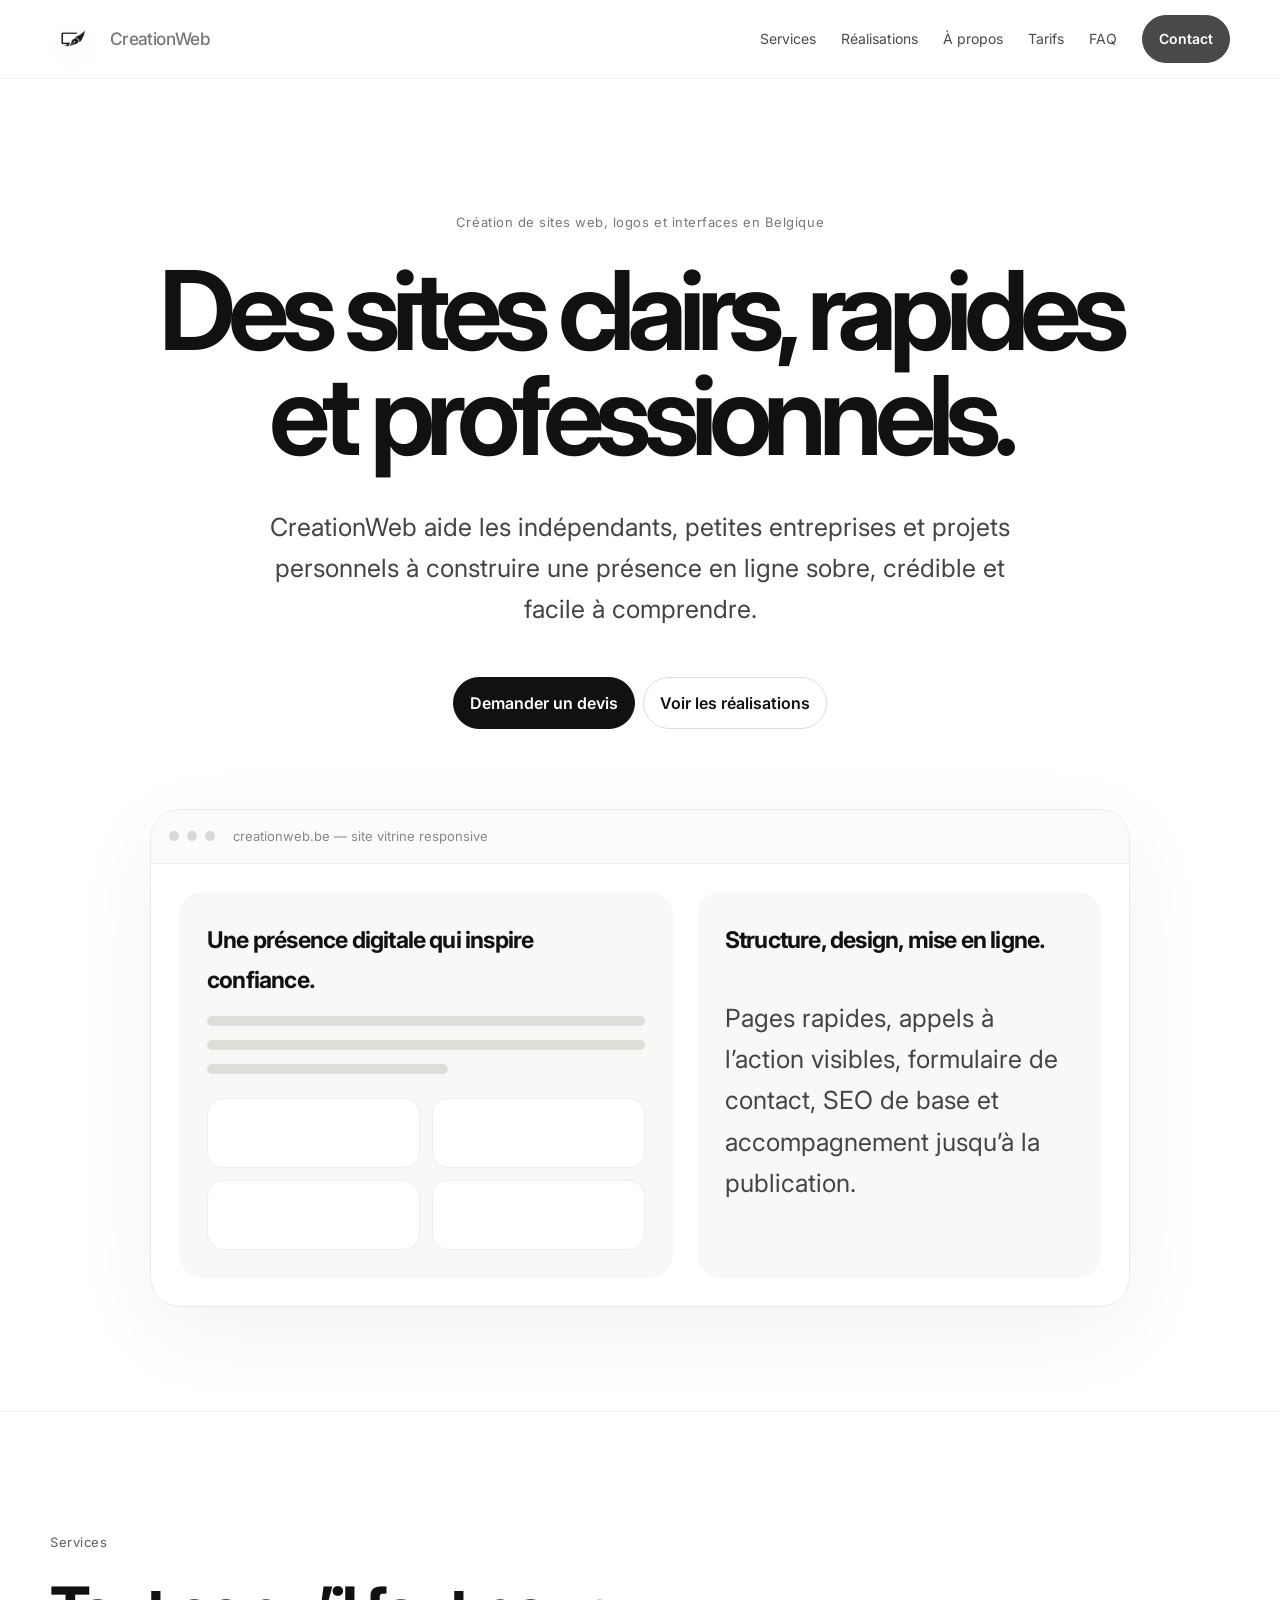
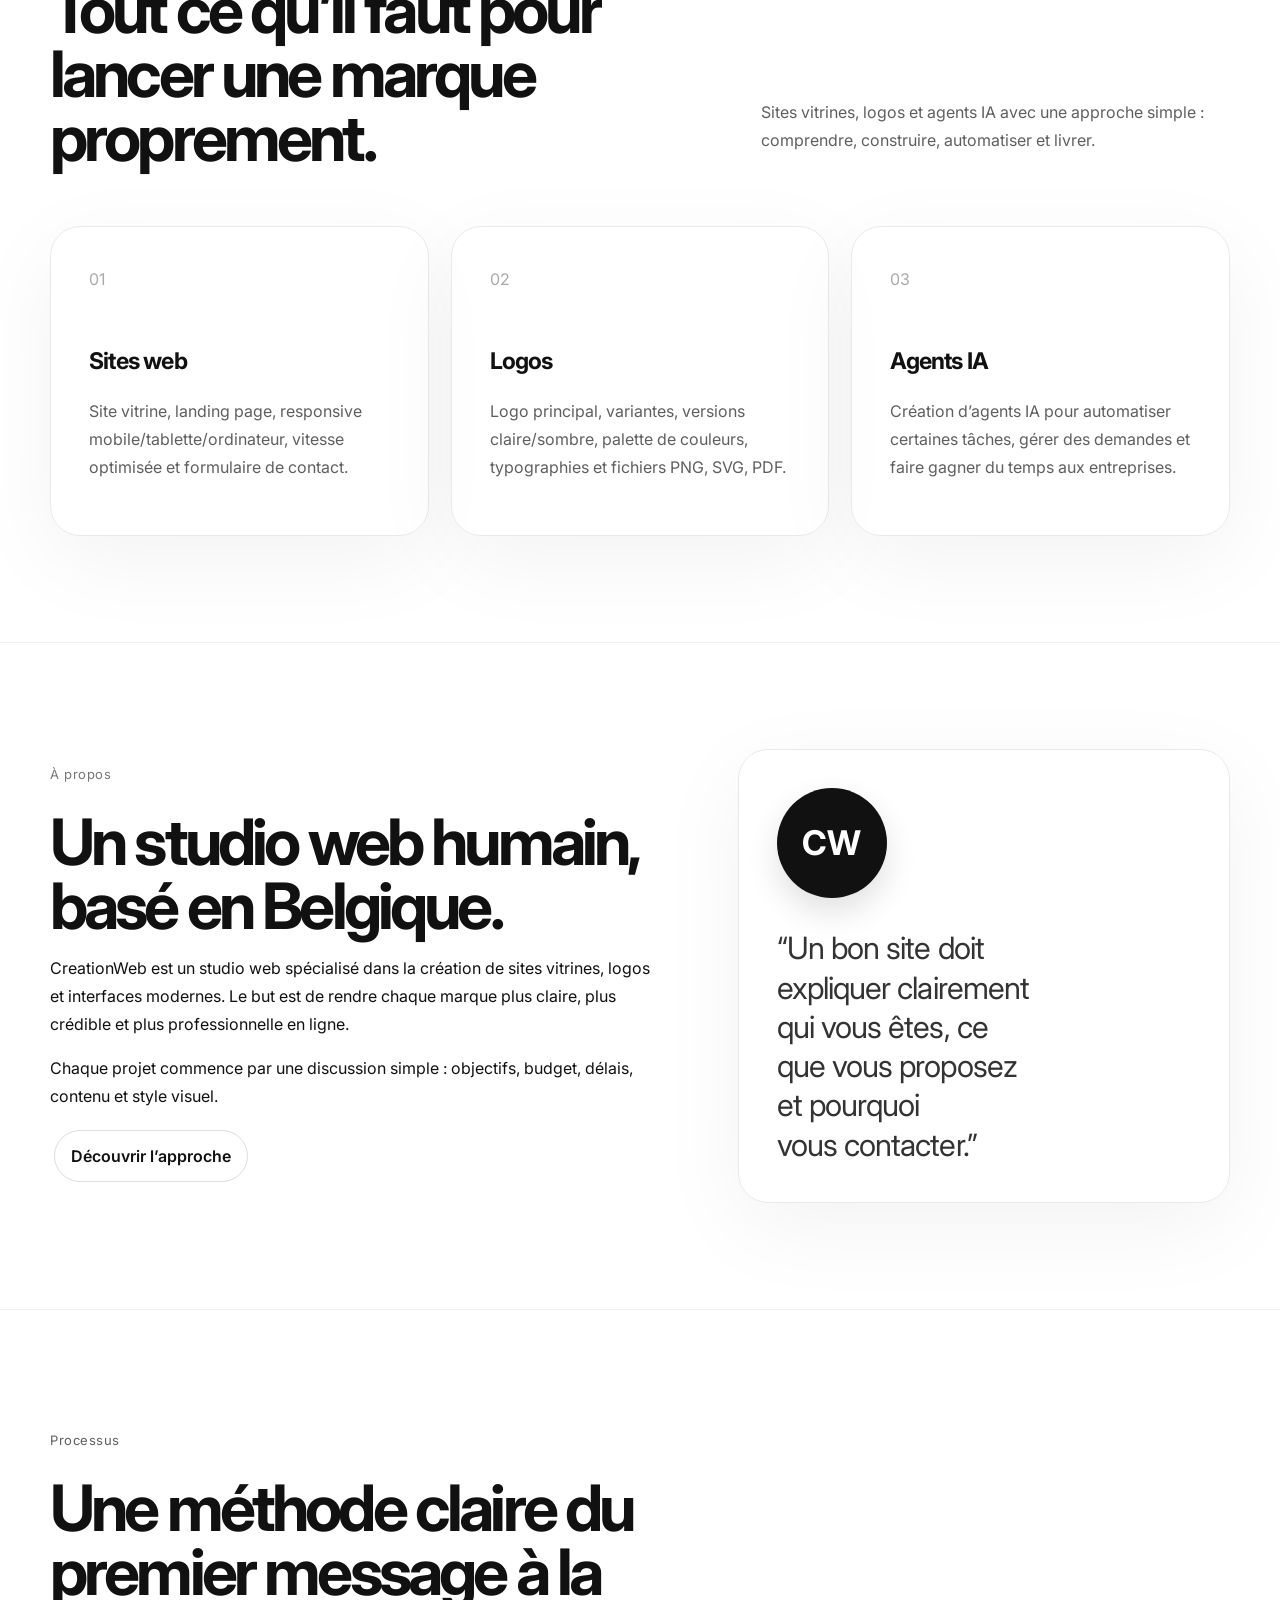
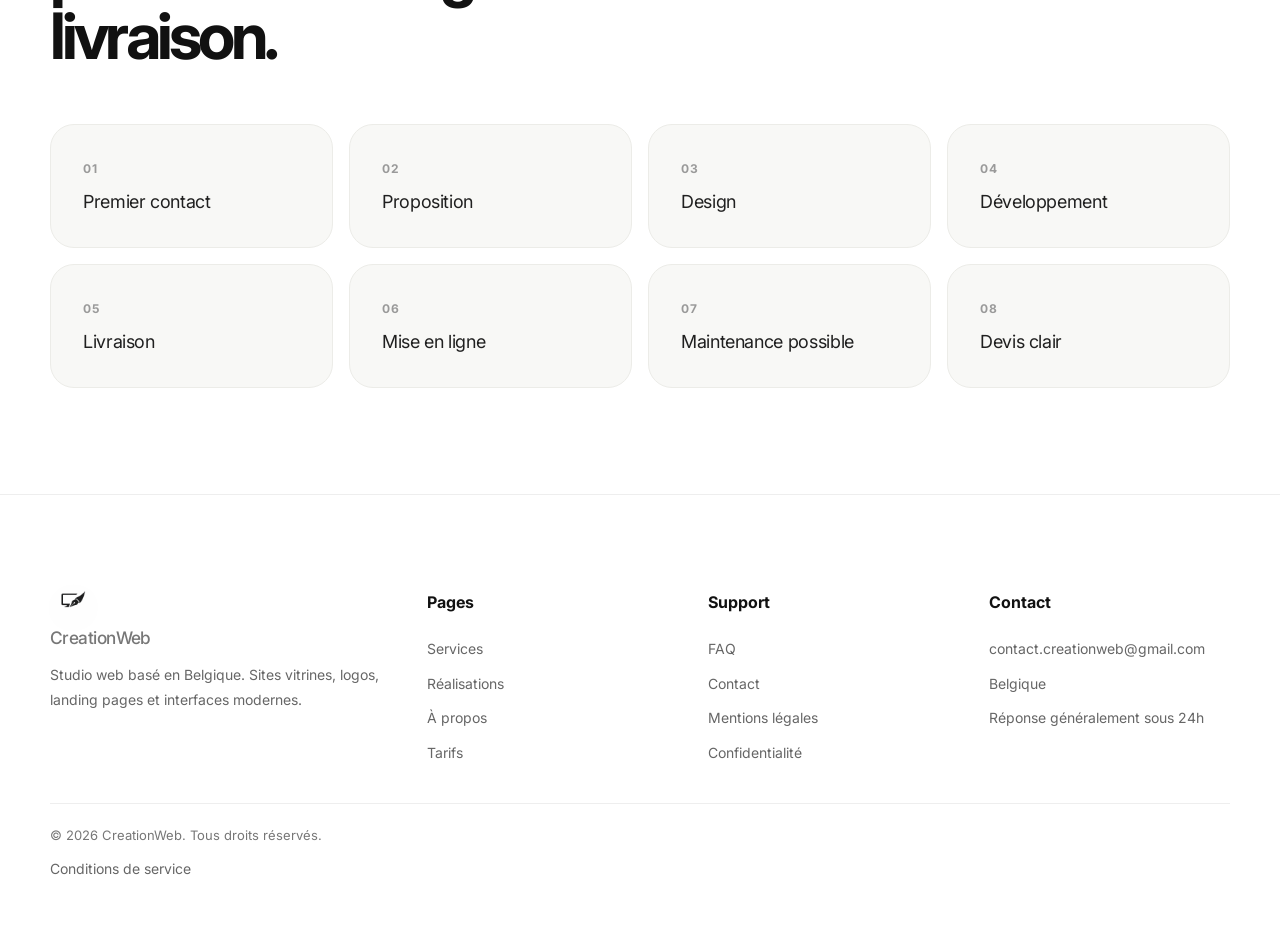
==== index.html @ 7b0f7e70 "Point homepage logo and favicon to logo(1).png" ====
<!doctype html><html lang="fr"><head><meta charset="utf-8"><meta name="viewport" content="width=device-width,initial-scale=1"><title>CreationWeb — Accueil</title><meta name="description" content="CreationWeb crée des sites vitrines, logos et interfaces modernes en Belgique."><link rel="preconnect" href="https://fonts.googleapis.com"><link rel="preconnect" href="https://fonts.gstatic.com" crossorigin><link href="https://fonts.googleapis.com/css2?family=Inter:wght@400;500;600;650;700&display=swap" rel="stylesheet"><link rel="stylesheet" href="styles.css"><link rel="icon" type="image/png" href="logo(1).png"></head><body><nav class="nav"><div class="container nav-inner"><a class="logo" href="index.html"><img src="logo(1).png" alt="CreationWeb logo"><span class="logo-word">Creation<span>Web</span></span></a><div class="menu"><a href="services.html">Services</a><a href="realisations.html">Réalisations</a><a href="a-propos.html">À propos</a><a href="tarifs.html">Tarifs</a><a href="faq.html">FAQ</a><a class="cta" href="contact.html">Contact</a></div></div></nav><header class="hero"><div class="container"><div class="kicker">Création de sites web, logos et interfaces en Belgique</div><h1>Des sites clairs, rapides et professionnels.</h1><p>CreationWeb aide les indépendants, petites entreprises et projets personnels à construire une présence en ligne sobre, crédible et facile à comprendre.</p><div class="hero-actions"><a class="pill primary" href="contact.html">Demander un devis</a><a class="pill" href="realisations.html">Voir les réalisations</a></div></div><div class="browser-card"><div class="browser-top"><span class="dot"></span><span class="dot"></span><span class="dot"></span><div class="address">creationweb.be — site vitrine responsive</div></div><div class="browser-body"><div class="preview-panel"><h3>Une présence digitale qui inspire confiance.</h3><div class="line"></div><div class="line"></div><div class="line short"></div><div class="mock-grid"><div class="mock-tile"></div><div class="mock-tile"></div><div class="mock-tile"></div><div class="mock-tile"></div></div></div><div class="preview-panel"><h3>Structure, design, mise en ligne.</h3><p>Pages rapides, appels à l’action visibles, formulaire de contact, SEO de base et accompagnement jusqu’à la publication.</p></div></div></div></header><main><section><div class="container section-head"><div><p class="eyebrow">Services</p><h2>Tout ce qu’il faut pour lancer une marque proprement.</h2></div><p>Sites vitrines, logos et agents IA avec une approche simple : comprendre, construire, automatiser et livrer.</p></div><div class="container grid"><article class="card"><div class="number">01</div><h3>Sites web</h3><p>Site vitrine, landing page, responsive mobile/tablette/ordinateur, vitesse optimisée et formulaire de contact.</p></article><article class="card"><div class="number">02</div><h3>Logos</h3><p>Logo principal, variantes, versions claire/sombre, palette de couleurs, typographies et fichiers PNG, SVG, PDF.</p></article><article class="card"><div class="number">03</div><h3>Agents IA</h3><p>Création d’agents IA pour automatiser certaines tâches, gérer des demandes et faire gagner du temps aux entreprises.</p></article></div></section><section><div class="container split"><div><p class="eyebrow">À propos</p><h2>Un studio web humain, basé en Belgique.</h2><p>CreationWeb est un studio web spécialisé dans la création de sites vitrines, logos et interfaces modernes. Le but est de rendre chaque marque plus claire, plus crédible et plus professionnelle en ligne.</p><p>Chaque projet commence par une discussion simple : objectifs, budget, délais, contenu et style visuel.</p><p><a class="pill" href="a-propos.html">Découvrir l’approche</a></p></div><div class="visual"><div class="human">CW</div><p class="quote">“Un bon site doit expliquer clairement qui vous êtes, ce que vous proposez et pourquoi vous contacter.”</p></div></div></section><section><div class="container section-head"><div><p class="eyebrow">Processus</p><h2>Une méthode claire du premier message à la livraison.</h2></div></div><div class="container features"><div class="feature"><span class="step-index">01</span><span class="step-text">Premier contact</span></div><div class="feature"><span class="step-index">02</span><span class="step-text">Proposition</span></div><div class="feature"><span class="step-index">03</span><span class="step-text">Design</span></div><div class="feature"><span class="step-index">04</span><span class="step-text">Développement</span></div><div class="feature"><span class="step-index">05</span><span class="step-text">Livraison</span></div><div class="feature"><span class="step-index">06</span><span class="step-text">Mise en ligne</span></div><div class="feature"><span class="step-index">07</span><span class="step-text">Maintenance possible</span></div><div class="feature"><span class="step-index">08</span><span class="step-text">Devis clair</span></div></div></section></main><footer class="footer"><div class="container"><div class="footer-grid"><div><a class="logo" href="index.html"><img src="logo(1).png" alt="CreationWeb logo"><span class="logo-word">Creation<span>Web</span></span></a><p>Studio web basé en Belgique. Sites vitrines, logos, landing pages et interfaces modernes.</p></div><div><h4>Pages</h4><a href="services.html">Services</a><a href="realisations.html">Réalisations</a><a href="a-propos.html">À propos</a><a href="tarifs.html">Tarifs</a></div><div><h4>Support</h4><a href="faq.html">FAQ</a><a href="contact.html">Contact</a><a href="mentions-legales.html">Mentions légales</a><a href="confidentialite.html">Confidentialité</a></div><div><h4>Contact</h4><a href="mailto:contact.creationweb@gmail.com">contact.creationweb@gmail.com</a><p>Belgique</p><p>Réponse généralement sous 24h</p></div></div><div class="copyright">© 2026 CreationWeb. Tous droits réservés. <a href="conditions.html">Conditions de service</a></div></div></footer><script src="script.js"></script></body></html>
---- styles.css ----
:root{--bg:#fff;--text:#111;--muted:#666;--line:#e9e9e6;--soft:#f7f7f4;--max:1180px}*{box-sizing:border-box}html{scroll-behavior:smooth}body{margin:0;background:#fff;color:var(--text);font-family:Inter,system-ui,-apple-system,BlinkMacSystemFont,'Segoe UI',sans-serif;line-height:1.75;-webkit-font-smoothing:antialiased}a{text-decoration:none;color:inherit}.container{width:min(var(--max),calc(100% - 48px));margin:auto}.nav{position:sticky;top:0;z-index:20;background:rgba(255,255,255,.78);backdrop-filter:blur(18px);border-bottom:1px solid rgba(0,0,0,.06)}.nav-inner{height:78px;display:flex;align-items:center;justify-content:space-between}.logo{display:inline-flex;align-items:center;gap:14px;font-weight:700;letter-spacing:-.04em}.logo img{width:46px;height:46px;display:block;object-fit:contain;flex:none;filter:drop-shadow(0 8px 16px rgba(0,0,0,.08))}.logo-word{display:inline-flex;align-items:baseline;font-size:1.08rem}.logo span{color:#777;font-weight:500}.menu{display:flex;gap:25px;align-items:center;font-size:14px}.menu a{opacity:.76}.menu a:hover{opacity:1}.cta,.pill{border:1px solid #ddd;border-radius:999px;padding:11px 16px;background:#fff;font-weight:600}.pill{display:inline-flex;margin:4px}.primary,.cta{background:#111;color:#fff;border-color:#111}.hero{padding:132px 0 104px;text-align:center}.kicker,.eyebrow{font-size:13px;letter-spacing:.04em;color:#777;margin-bottom:24px}h1{font-size:clamp(48px,9vw,110px);line-height:.96;letter-spacing:-.075em;font-weight:650;margin:0 auto;max-width:1050px}h2{font-size:clamp(36px,5vw,70px);line-height:1;letter-spacing:-.06em;margin:0}h3{font-size:23px;letter-spacing:-.035em;margin:0 0 16px}.hero p,.page-head p{font-size:clamp(18px,2.1vw,25px);line-height:1.65;color:#444;max-width:760px;margin:38px auto 0}.hero-actions{margin-top:42px}.browser-card,.card,.project,.price-table,.contact-panel,.visual,.faq-item{border:1px solid var(--line);background:rgba(255,255,255,.78);border-radius:30px;box-shadow:0 24px 90px rgba(0,0,0,.05)}.browser-card{width:min(980px,calc(100% - 48px));margin:76px auto 0;text-align:left;overflow:hidden}.browser-top{height:54px;border-bottom:1px solid #eee;background:#fbfbfa;display:flex;align-items:center;gap:8px;padding:0 18px}.dot{width:10px;height:10px;border-radius:50%;background:#d8d8d4}.address{margin-left:10px;color:#888;font-size:13px}.browser-body{display:grid;grid-template-columns:1.1fr .9fr;gap:24px;padding:28px}.preview-panel,.feature,.project-image{background:rgba(247,247,244,.78);border-radius:24px;padding:28px}.line{height:10px;background:#deded9;border-radius:20px;margin:14px 0}.line.short{width:55%}.mock-grid{display:grid;grid-template-columns:repeat(2,1fr);gap:12px;margin-top:24px}.mock-tile{height:70px;background:#fff;border:1px solid #eee;border-radius:16px}section{padding:106px 0;border-top:1px solid rgba(0,0,0,.06);scroll-margin-top:110px}.section-head{display:grid;grid-template-columns:1fr .7fr;gap:40px;align-items:end;margin-bottom:56px}.section-head p,.card p,.project p,.contact-panel p,.visual p,.faq-item p,.legal p,.footer p{color:#5f5f5f}.grid{display:grid;grid-template-columns:repeat(3,1fr);gap:22px}.card{padding:38px;min-height:260px}.number{color:#aaa;margin-bottom:48px}.split{display:grid;grid-template-columns:1fr .8fr;gap:72px;align-items:center}.visual{display:flex;flex-direction:column;justify-content:space-between;align-items:flex-start;min-height:390px;padding:38px;gap:30px;overflow:hidden}.human{width:110px;height:110px;border-radius:50%;background:#111;color:#fff;display:grid;place-items:center;font-size:34px;font-weight:700;margin-bottom:0;box-shadow:0 14px 32px rgba(0,0,0,.12)}.quote{font-size:clamp(24px,2.4vw,38px)!important;line-height:1.28!important;letter-spacing:-.03em;max-width:14ch;margin:0!important;color:#333!important;text-wrap:balance}.features{display:grid;grid-template-columns:repeat(4,minmax(0,1fr));gap:16px;align-items:stretch}.feature{border:1px solid #ecece8;min-height:124px;display:flex;flex-direction:column;justify-content:center;align-items:flex-start;padding:28px 32px}.step-index{display:block;margin-bottom:10px;color:#9a9a9a;font-size:12px;font-weight:700;letter-spacing:.12em}.step-text{display:block;color:#202020;font-size:18px;line-height:1.4;letter-spacing:-.02em}.price-table{overflow:hidden}.price-row{display:grid;grid-template-columns:1fr 1.2fr 1.7fr 1fr;border-top:1px solid #eee}.price-row:first-child{border-top:0}.price-row div{padding:24px}.header{background:#fbfbfa;color:#777;font-size:13px}.price{font-weight:700}.portfolio{display:grid;grid-template-columns:repeat(2,1fr);gap:24px}.project{padding:18px}.project-image{height:220px;display:grid;place-items:center;margin-bottom:24px}.project-browser{width:76%;height:120px;background:#fff;border:1px solid #ddd;border-radius:18px}.project h3,.project p{padding:0 12px}.page-head{padding:132px 0 72px;scroll-margin-top:110px}.page-head h1{font-size:clamp(44px,7vw,88px);margin:0;max-width:900px}.page-head p{margin-left:0}.faq-list{display:grid;gap:16px}.faq-item{padding:30px}.contact-grid{display:grid;grid-template-columns:.8fr 1.2fr;gap:24px}.form{display:grid;gap:16px}.form input,.form select,.form textarea{width:100%;border:1px solid #ddd;border-radius:18px;padding:16px;font:inherit;background:#fbfbfa}.form textarea{min-height:130px}.form button{border:0;border-radius:999px;background:#111;color:#fff;padding:15px;font:inherit;font-weight:700}.legal{max-width:820px}.legal h2{font-size:28px;margin-top:54px}.footer{padding:72px 0 50px;background:rgba(255,255,255,.84);border-top:1px solid #eee}.footer-grid{display:grid;grid-template-columns:1.4fr repeat(3,1fr);gap:40px}.footer a,.footer p{display:block;color:#666;margin:10px 0;font-size:14px}.copyright{border-top:1px solid #eee;margin-top:28px;padding-top:20px;color:#777;font-size:13px}.reveal{opacity:0;transform:translateY(22px);filter:blur(4px);transition:.8s cubic-bezier(.22,1,.36,1)}.reveal.is-visible{opacity:1;transform:none;filter:none}@media(prefers-reduced-motion:no-preference){.nav{animation:drop .55s ease both}.hero h1,.hero p,.hero-actions,.browser-card,.page-head h1,.page-head p{animation:show .75s ease both}.card,.project,.contact-panel,.visual,.pill,.cta,.form button{transition:.25s ease}.card:hover,.project:hover,.contact-panel:hover,.visual:hover{transform:translateY(-5px);box-shadow:0 22px 60px rgba(0,0,0,.07)}.pill:hover,.cta:hover,.form button:hover{transform:translateY(-2px)}}@keyframes show{from{opacity:0;transform:translateY(18px);filter:blur(6px)}to{opacity:1;transform:none;filter:none}}@keyframes drop{from{opacity:0;transform:translateY(-10px)}to{opacity:1;transform:none}}@media(max-width:900px){.menu{display:none}.grid,.split,.features,.portfolio,.contact-grid,.footer-grid,.browser-body,.section-head{grid-template-columns:1fr}.hero{padding:92px 0 76px}section{padding:78px 0}.price-row{grid-template-columns:1fr}.price-row.header{display:none}.browser-card{width:calc(100% - 24px)}.visual{min-height:auto}.quote{max-width:none}.feature{min-height:112px}.logo{gap:10px}.logo img{width:38px;height:38px}.logo-word{font-size:1rem}}
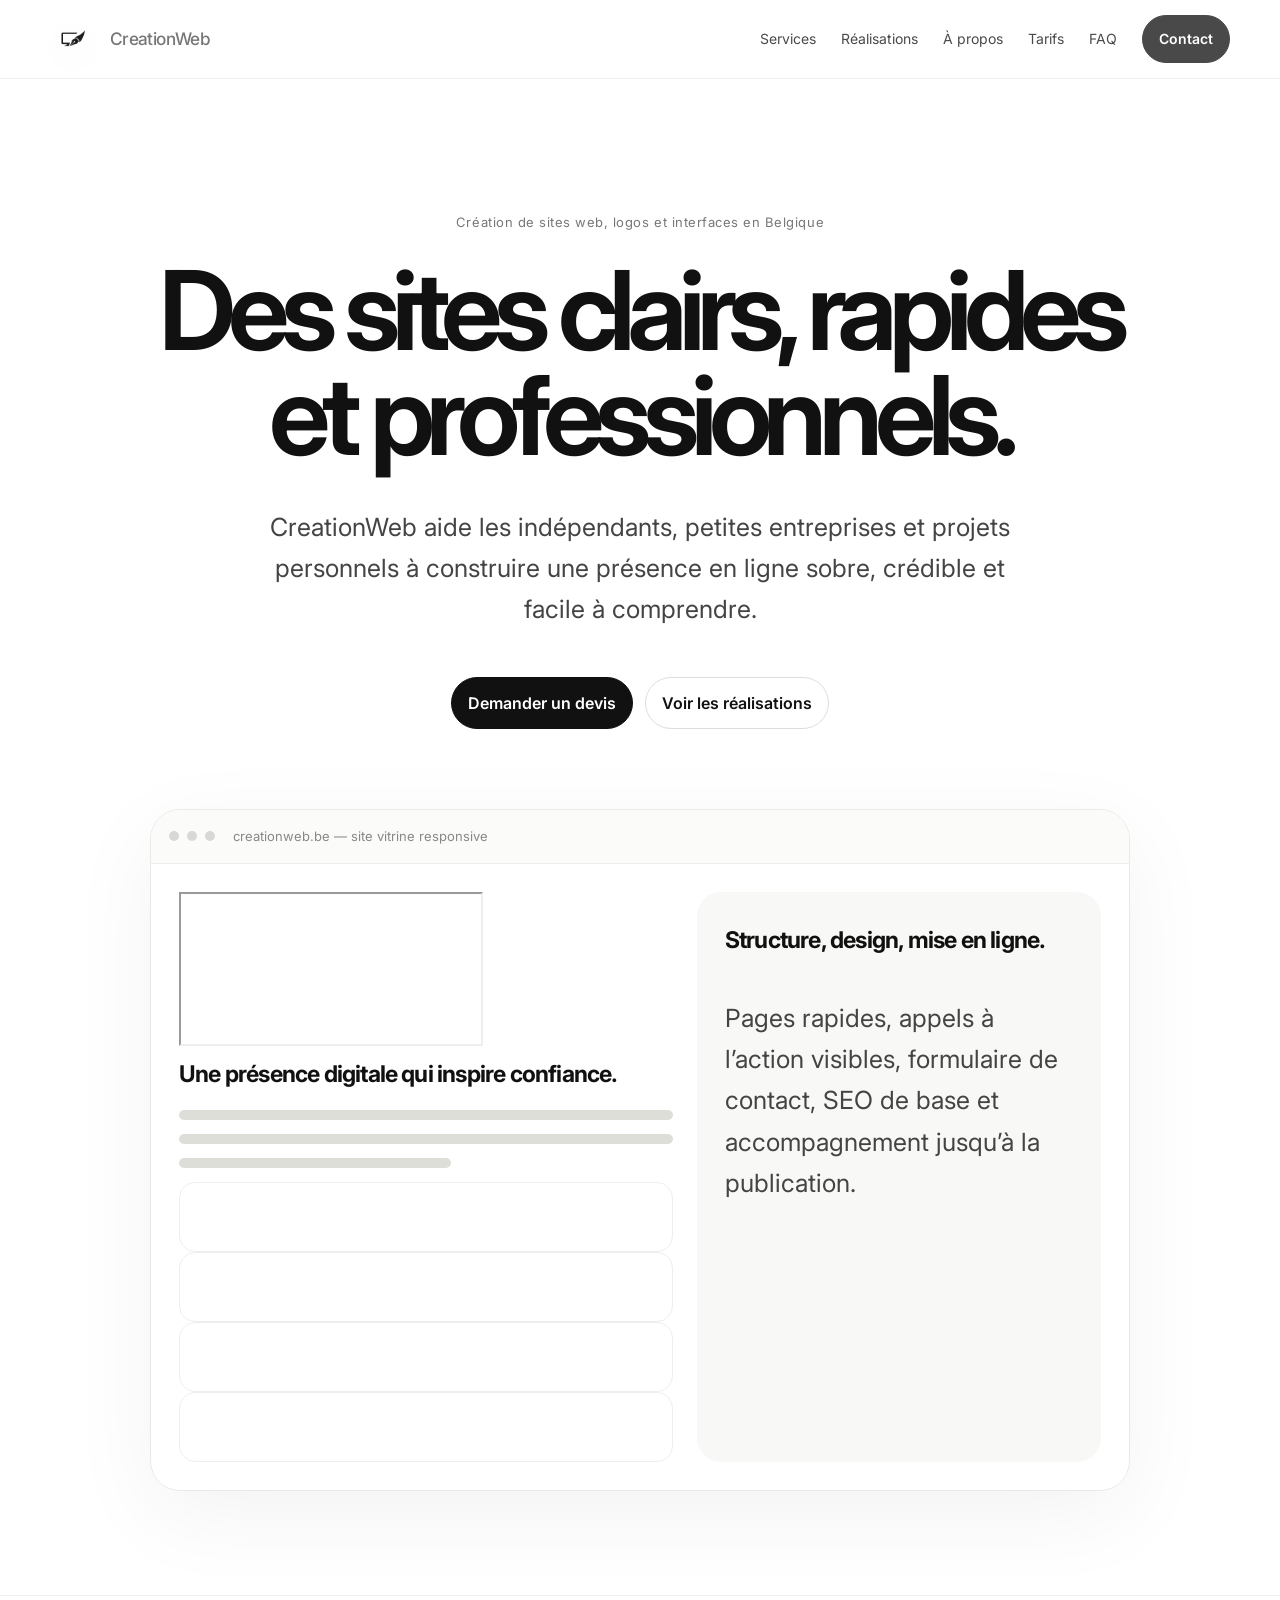
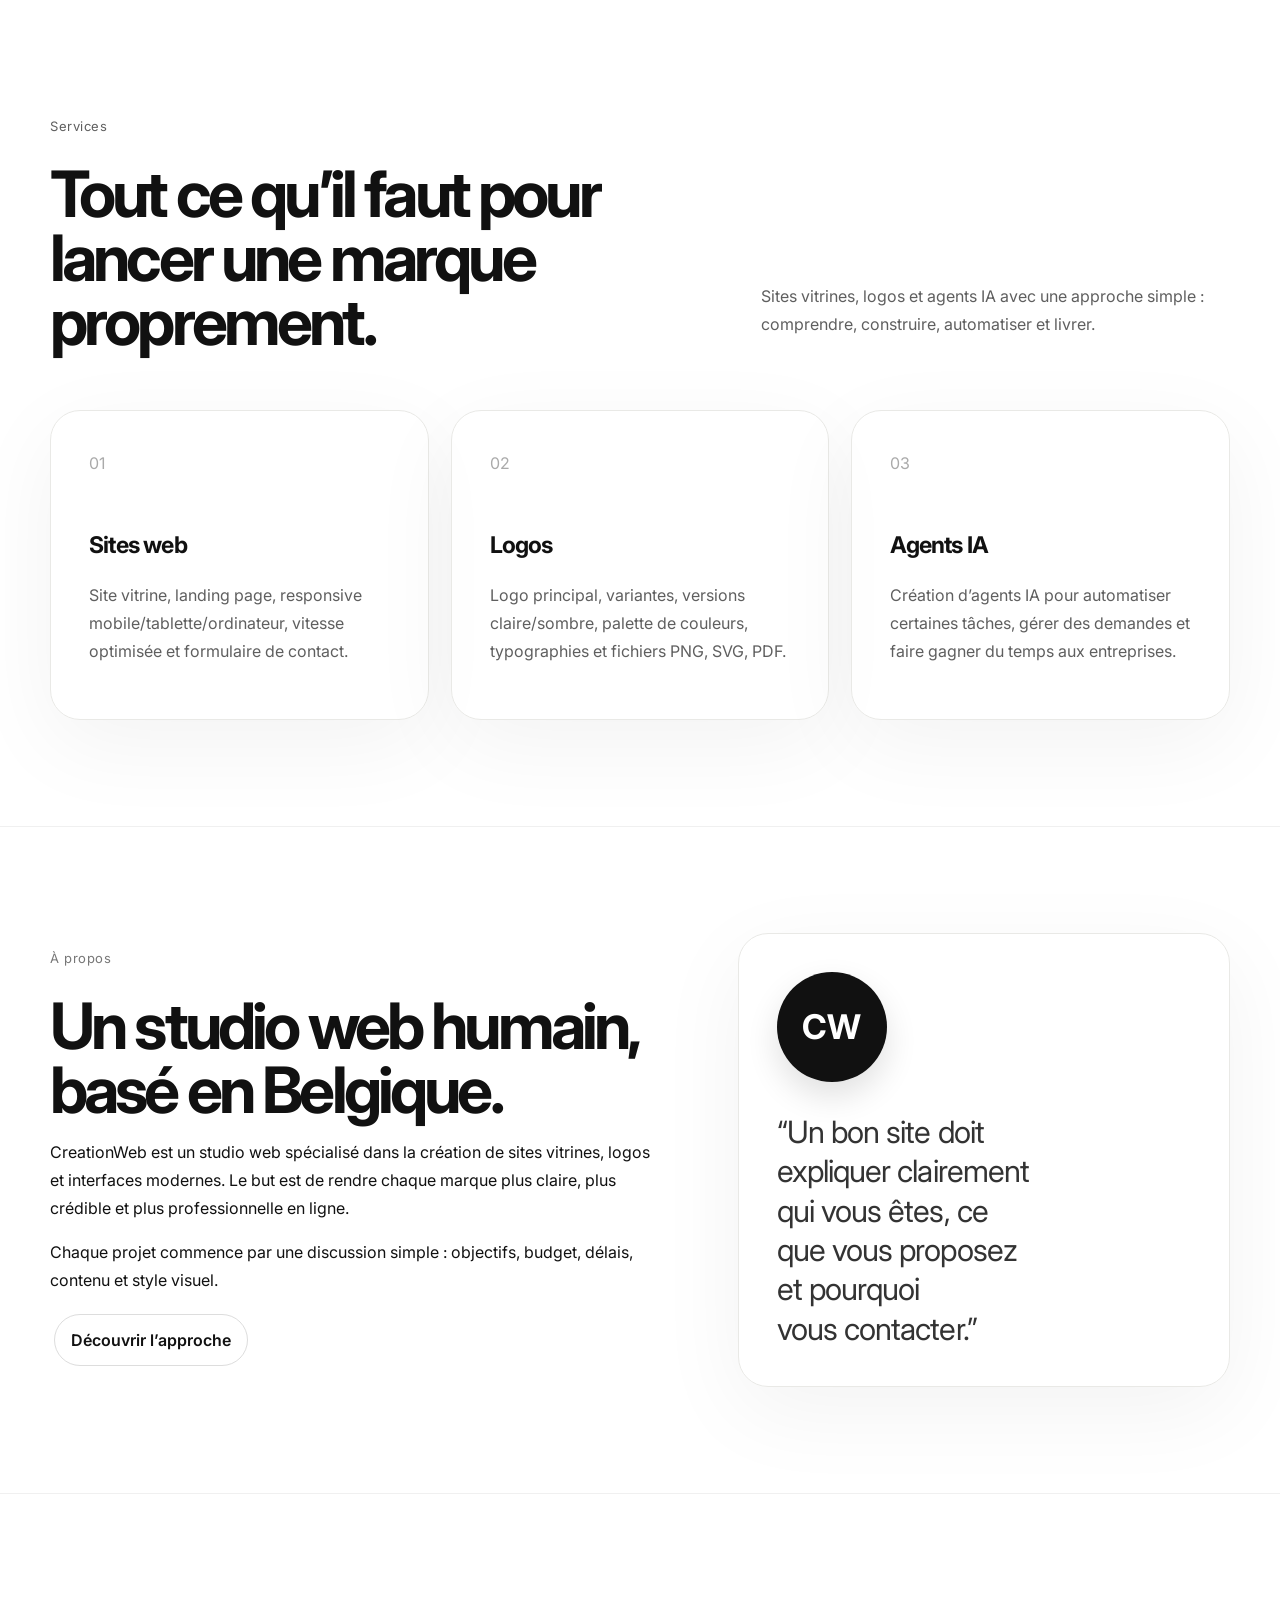
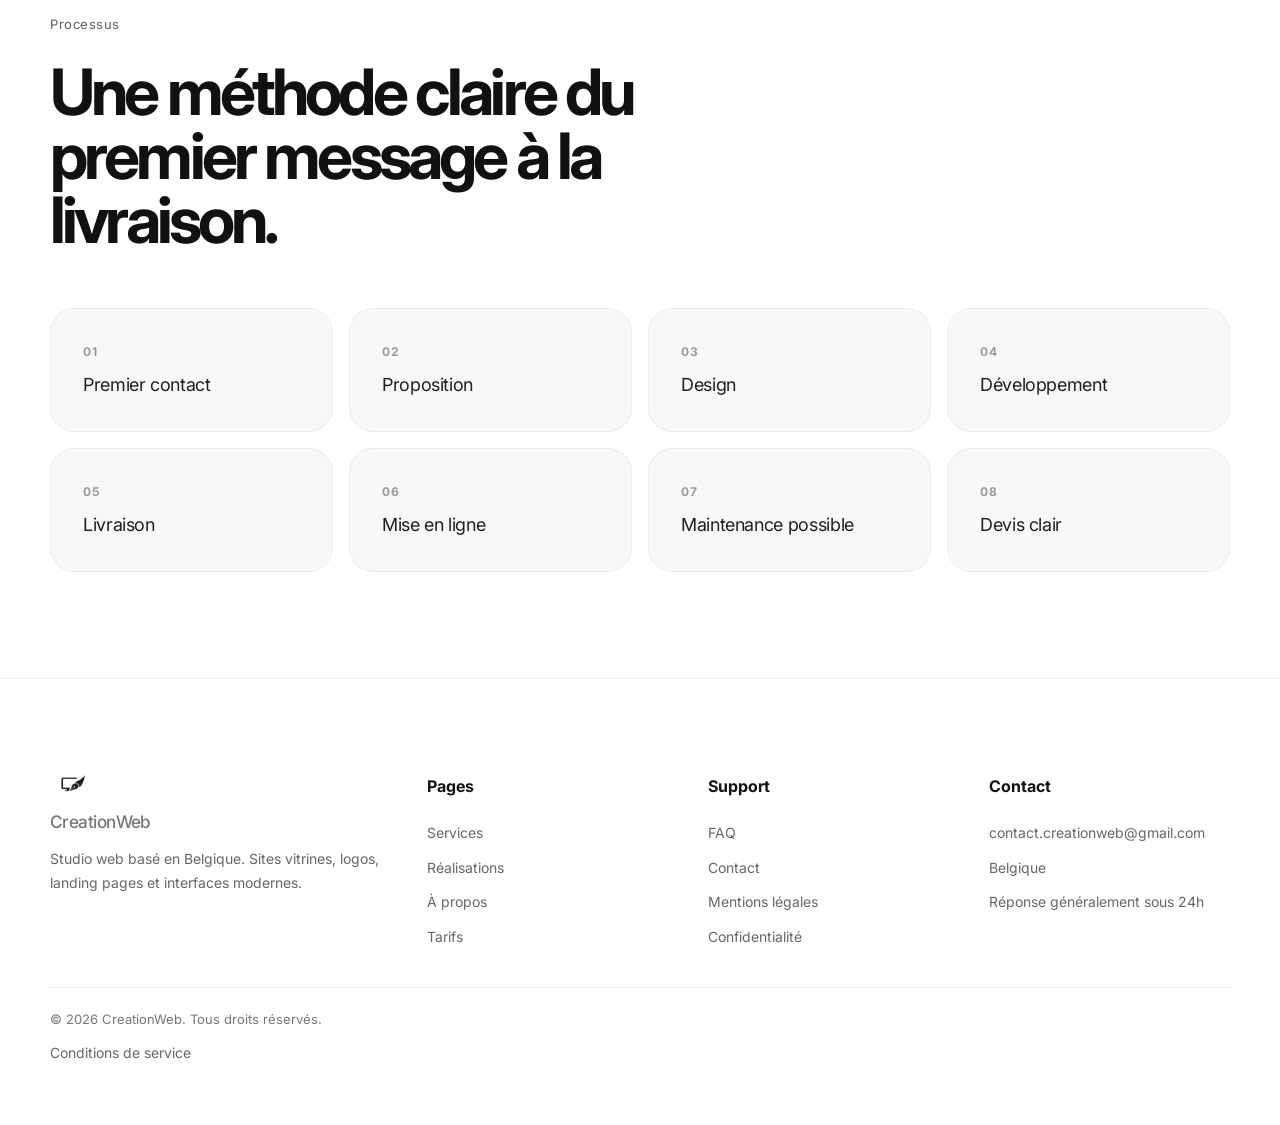
==== commit a2014e5d: "Update homepage hero with embedded video showcase" ====
--- a/index.html
+++ b/index.html
@@ -1 +1,213 @@
-<!doctype html><html lang="fr"><head><meta charset="utf-8"><meta name="viewport" content="width=device-width,initial-scale=1"><title>CreationWeb — Accueil</title><meta name="description" content="CreationWeb crée des sites vitrines, logos et interfaces modernes en Belgique."><link rel="preconnect" href="https://fonts.googleapis.com"><link rel="preconnect" href="https://fonts.gstatic.com" crossorigin><link href="https://fonts.googleapis.com/css2?family=Inter:wght@400;500;600;650;700&display=swap" rel="stylesheet"><link rel="stylesheet" href="styles.css"><link rel="icon" type="image/png" href="logo(1).png"></head><body><nav class="nav"><div class="container nav-inner"><a class="logo" href="index.html"><img src="logo(1).png" alt="CreationWeb logo"><span class="logo-word">Creation<span>Web</span></span></a><div class="menu"><a href="services.html">Services</a><a href="realisations.html">Réalisations</a><a href="a-propos.html">À propos</a><a href="tarifs.html">Tarifs</a><a href="faq.html">FAQ</a><a class="cta" href="contact.html">Contact</a></div></div></nav><header class="hero"><div class="container"><div class="kicker">Création de sites web, logos et interfaces en Belgique</div><h1>Des sites clairs, rapides et professionnels.</h1><p>CreationWeb aide les indépendants, petites entreprises et projets personnels à construire une présence en ligne sobre, crédible et facile à comprendre.</p><div class="hero-actions"><a class="pill primary" href="contact.html">Demander un devis</a><a class="pill" href="realisations.html">Voir les réalisations</a></div></div><div class="browser-card"><div class="browser-top"><span class="dot"></span><span class="dot"></span><span class="dot"></span><div class="address">creationweb.be — site vitrine responsive</div></div><div class="browser-body"><div class="preview-panel"><h3>Une présence digitale qui inspire confiance.</h3><div class="line"></div><div class="line"></div><div class="line short"></div><div class="mock-grid"><div class="mock-tile"></div><div class="mock-tile"></div><div class="mock-tile"></div><div class="mock-tile"></div></div></div><div class="preview-panel"><h3>Structure, design, mise en ligne.</h3><p>Pages rapides, appels à l’action visibles, formulaire de contact, SEO de base et accompagnement jusqu’à la publication.</p></div></div></div></header><main><section><div class="container section-head"><div><p class="eyebrow">Services</p><h2>Tout ce qu’il faut pour lancer une marque proprement.</h2></div><p>Sites vitrines, logos et agents IA avec une approche simple : comprendre, construire, automatiser et livrer.</p></div><div class="container grid"><article class="card"><div class="number">01</div><h3>Sites web</h3><p>Site vitrine, landing page, responsive mobile/tablette/ordinateur, vitesse optimisée et formulaire de contact.</p></article><article class="card"><div class="number">02</div><h3>Logos</h3><p>Logo principal, variantes, versions claire/sombre, palette de couleurs, typographies et fichiers PNG, SVG, PDF.</p></article><article class="card"><div class="number">03</div><h3>Agents IA</h3><p>Création d’agents IA pour automatiser certaines tâches, gérer des demandes et faire gagner du temps aux entreprises.</p></article></div></section><section><div class="container split"><div><p class="eyebrow">À propos</p><h2>Un studio web humain, basé en Belgique.</h2><p>CreationWeb est un studio web spécialisé dans la création de sites vitrines, logos et interfaces modernes. Le but est de rendre chaque marque plus claire, plus crédible et plus professionnelle en ligne.</p><p>Chaque projet commence par une discussion simple : objectifs, budget, délais, contenu et style visuel.</p><p><a class="pill" href="a-propos.html">Découvrir l’approche</a></p></div><div class="visual"><div class="human">CW</div><p class="quote">“Un bon site doit expliquer clairement qui vous êtes, ce que vous proposez et pourquoi vous contacter.”</p></div></div></section><section><div class="container section-head"><div><p class="eyebrow">Processus</p><h2>Une méthode claire du premier message à la livraison.</h2></div></div><div class="container features"><div class="feature"><span class="step-index">01</span><span class="step-text">Premier contact</span></div><div class="feature"><span class="step-index">02</span><span class="step-text">Proposition</span></div><div class="feature"><span class="step-index">03</span><span class="step-text">Design</span></div><div class="feature"><span class="step-index">04</span><span class="step-text">Développement</span></div><div class="feature"><span class="step-index">05</span><span class="step-text">Livraison</span></div><div class="feature"><span class="step-index">06</span><span class="step-text">Mise en ligne</span></div><div class="feature"><span class="step-index">07</span><span class="step-text">Maintenance possible</span></div><div class="feature"><span class="step-index">08</span><span class="step-text">Devis clair</span></div></div></section></main><footer class="footer"><div class="container"><div class="footer-grid"><div><a class="logo" href="index.html"><img src="logo(1).png" alt="CreationWeb logo"><span class="logo-word">Creation<span>Web</span></span></a><p>Studio web basé en Belgique. Sites vitrines, logos, landing pages et interfaces modernes.</p></div><div><h4>Pages</h4><a href="services.html">Services</a><a href="realisations.html">Réalisations</a><a href="a-propos.html">À propos</a><a href="tarifs.html">Tarifs</a></div><div><h4>Support</h4><a href="faq.html">FAQ</a><a href="contact.html">Contact</a><a href="mentions-legales.html">Mentions légales</a><a href="confidentialite.html">Confidentialité</a></div><div><h4>Contact</h4><a href="mailto:contact.creationweb@gmail.com">contact.creationweb@gmail.com</a><p>Belgique</p><p>Réponse généralement sous 24h</p></div></div><div class="copyright">© 2026 CreationWeb. Tous droits réservés. <a href="conditions.html">Conditions de service</a></div></div></footer><script src="script.js"></script></body></html>+<!doctype html>
+<html lang="fr">
+  <head>
+    <meta charset="utf-8" />
+    <meta name="viewport" content="width=device-width,initial-scale=1" />
+    <title>CreationWeb — Accueil</title>
+    <meta
+      name="description"
+      content="CreationWeb crée des sites vitrines, logos et interfaces modernes en Belgique."
+    />
+    <link rel="preconnect" href="https://fonts.googleapis.com" />
+    <link rel="preconnect" href="https://fonts.gstatic.com" crossorigin />
+    <link
+      href="https://fonts.googleapis.com/css2?family=Inter:wght@400;500;600;650;700&display=swap"
+      rel="stylesheet"
+    />
+    <link rel="stylesheet" href="styles.css" />
+    <link rel="icon" type="image/png" href="logo(1).png" />
+  </head>
+  <body>
+    <nav class="nav">
+      <div class="container nav-inner">
+        <a class="logo" href="index.html">
+          <img src="logo(1).png" alt="CreationWeb logo" />
+          <span class="logo-word">Creation<span>Web</span></span>
+        </a>
+        <div class="menu">
+          <a href="services.html">Services</a>
+          <a href="realisations.html">Réalisations</a>
+          <a href="a-propos.html">À propos</a>
+          <a href="tarifs.html">Tarifs</a>
+          <a href="faq.html">FAQ</a>
+          <a class="cta" href="contact.html">Contact</a>
+        </div>
+      </div>
+    </nav>
+
+    <header class="hero">
+      <div class="container">
+        <div class="kicker">Création de sites web, logos et interfaces en Belgique</div>
+        <h1>Des sites clairs, rapides et professionnels.</h1>
+        <p>
+          CreationWeb aide les indépendants, petites entreprises et projets personnels à construire une présence en ligne sobre, crédible et facile à comprendre.
+        </p>
+        <div class="hero-actions">
+          <a class="pill primary" href="contact.html">Demander un devis</a>
+          <a class="pill" href="realisations.html">Voir les réalisations</a>
+        </div>
+      </div>
+
+      <div class="browser-card">
+        <div class="browser-top">
+          <span class="dot"></span>
+          <span class="dot"></span>
+          <span class="dot"></span>
+          <div class="address">creationweb.be — site vitrine responsive</div>
+        </div>
+        <div class="browser-body browser-showcase">
+          <div class="video-panel">
+            <div class="video-frame">
+              <iframe
+                src="https://www.youtube-nocookie.com/embed/4bHUsy74Fss?start=14&autoplay=1&mute=1&controls=0&loop=1&playlist=4bHUsy74Fss&modestbranding=1&rel=0&playsinline=1"
+                title="Video d'ambiance CreationWeb"
+                loading="eager"
+                allow="autoplay; encrypted-media; picture-in-picture"
+                referrerpolicy="strict-origin-when-cross-origin"
+              ></iframe>
+            </div>
+            <div class="video-overlay"></div>
+            <div class="video-content">
+              <h3>Une présence digitale qui inspire confiance.</h3>
+              <div class="video-lines" aria-hidden="true">
+                <div class="line"></div>
+                <div class="line"></div>
+                <div class="line short"></div>
+              </div>
+              <div class="video-mini-grid" aria-hidden="true">
+                <div class="mock-tile"></div>
+                <div class="mock-tile"></div>
+                <div class="mock-tile"></div>
+                <div class="mock-tile"></div>
+              </div>
+            </div>
+          </div>
+          <div class="preview-panel message-panel">
+            <h3>Structure, design, mise en ligne.</h3>
+            <p>
+              Pages rapides, appels à l’action visibles, formulaire de contact, SEO de base et accompagnement jusqu’à la publication.
+            </p>
+          </div>
+        </div>
+      </div>
+    </header>
+
+    <main>
+      <section>
+        <div class="container section-head">
+          <div>
+            <p class="eyebrow">Services</p>
+            <h2>Tout ce qu’il faut pour lancer une marque proprement.</h2>
+          </div>
+          <p>
+            Sites vitrines, logos et agents IA avec une approche simple : comprendre, construire, automatiser et livrer.
+          </p>
+        </div>
+        <div class="container grid">
+          <article class="card">
+            <div class="number">01</div>
+            <h3>Sites web</h3>
+            <p>
+              Site vitrine, landing page, responsive mobile/tablette/ordinateur, vitesse optimisée et formulaire de contact.
+            </p>
+          </article>
+          <article class="card">
+            <div class="number">02</div>
+            <h3>Logos</h3>
+            <p>
+              Logo principal, variantes, versions claire/sombre, palette de couleurs, typographies et fichiers PNG, SVG, PDF.
+            </p>
+          </article>
+          <article class="card">
+            <div class="number">03</div>
+            <h3>Agents IA</h3>
+            <p>
+              Création d’agents IA pour automatiser certaines tâches, gérer des demandes et faire gagner du temps aux entreprises.
+            </p>
+          </article>
+        </div>
+      </section>
+
+      <section>
+        <div class="container split">
+          <div>
+            <p class="eyebrow">À propos</p>
+            <h2>Un studio web humain, basé en Belgique.</h2>
+            <p>
+              CreationWeb est un studio web spécialisé dans la création de sites vitrines, logos et interfaces modernes. Le but est de rendre chaque marque plus claire, plus crédible et plus professionnelle en ligne.
+            </p>
+            <p>
+              Chaque projet commence par une discussion simple : objectifs, budget, délais, contenu et style visuel.
+            </p>
+            <p><a class="pill" href="a-propos.html">Découvrir l’approche</a></p>
+          </div>
+          <div class="visual">
+            <div class="human">CW</div>
+            <p class="quote">
+              “Un bon site doit expliquer clairement qui vous êtes, ce que vous proposez et pourquoi vous contacter.”
+            </p>
+          </div>
+        </div>
+      </section>
+
+      <section>
+        <div class="container section-head">
+          <div>
+            <p class="eyebrow">Processus</p>
+            <h2>Une méthode claire du premier message à la livraison.</h2>
+          </div>
+        </div>
+        <div class="container features">
+          <div class="feature"><span class="step-index">01</span><span class="step-text">Premier contact</span></div>
+          <div class="feature"><span class="step-index">02</span><span class="step-text">Proposition</span></div>
+          <div class="feature"><span class="step-index">03</span><span class="step-text">Design</span></div>
+          <div class="feature"><span class="step-index">04</span><span class="step-text">Développement</span></div>
+          <div class="feature"><span class="step-index">05</span><span class="step-text">Livraison</span></div>
+          <div class="feature"><span class="step-index">06</span><span class="step-text">Mise en ligne</span></div>
+          <div class="feature"><span class="step-index">07</span><span class="step-text">Maintenance possible</span></div>
+          <div class="feature"><span class="step-index">08</span><span class="step-text">Devis clair</span></div>
+        </div>
+      </section>
+    </main>
+
+    <footer class="footer">
+      <div class="container">
+        <div class="footer-grid">
+          <div>
+            <a class="logo" href="index.html">
+              <img src="logo(1).png" alt="CreationWeb logo" />
+              <span class="logo-word">Creation<span>Web</span></span>
+            </a>
+            <p>Studio web basé en Belgique. Sites vitrines, logos, landing pages et interfaces modernes.</p>
+          </div>
+          <div>
+            <h4>Pages</h4>
+            <a href="services.html">Services</a>
+            <a href="realisations.html">Réalisations</a>
+            <a href="a-propos.html">À propos</a>
+            <a href="tarifs.html">Tarifs</a>
+          </div>
+          <div>
+            <h4>Support</h4>
+            <a href="faq.html">FAQ</a>
+            <a href="contact.html">Contact</a>
+            <a href="mentions-legales.html">Mentions légales</a>
+            <a href="confidentialite.html">Confidentialité</a>
+          </div>
+          <div>
+            <h4>Contact</h4>
+            <a href="mailto:contact.creationweb@gmail.com">contact.creationweb@gmail.com</a>
+            <p>Belgique</p>
+            <p>Réponse généralement sous 24h</p>
+          </div>
+        </div>
+        <div class="copyright">
+          © 2026 CreationWeb. Tous droits réservés.
+          <a href="conditions.html">Conditions de service</a>
+        </div>
+      </div>
+    </footer>
+
+    <script src="script.js"></script>
+  </body>
+</html>
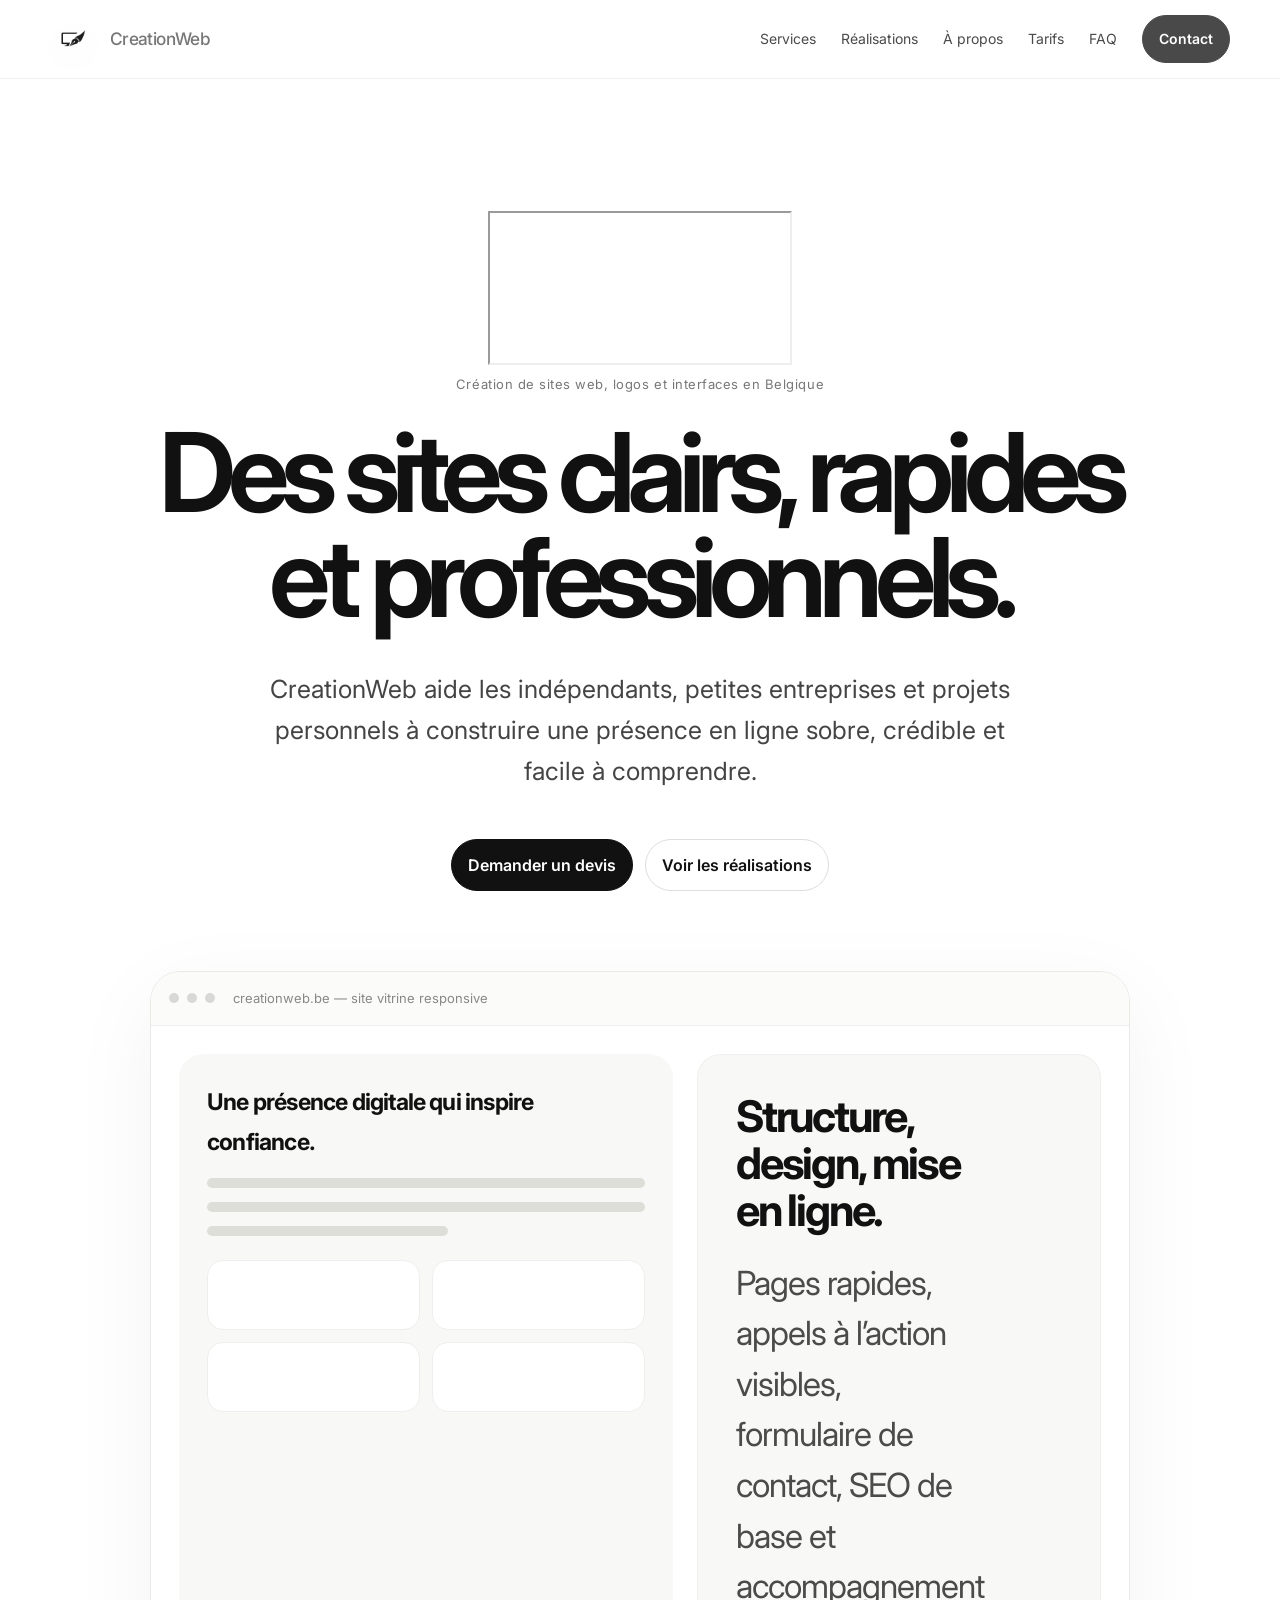
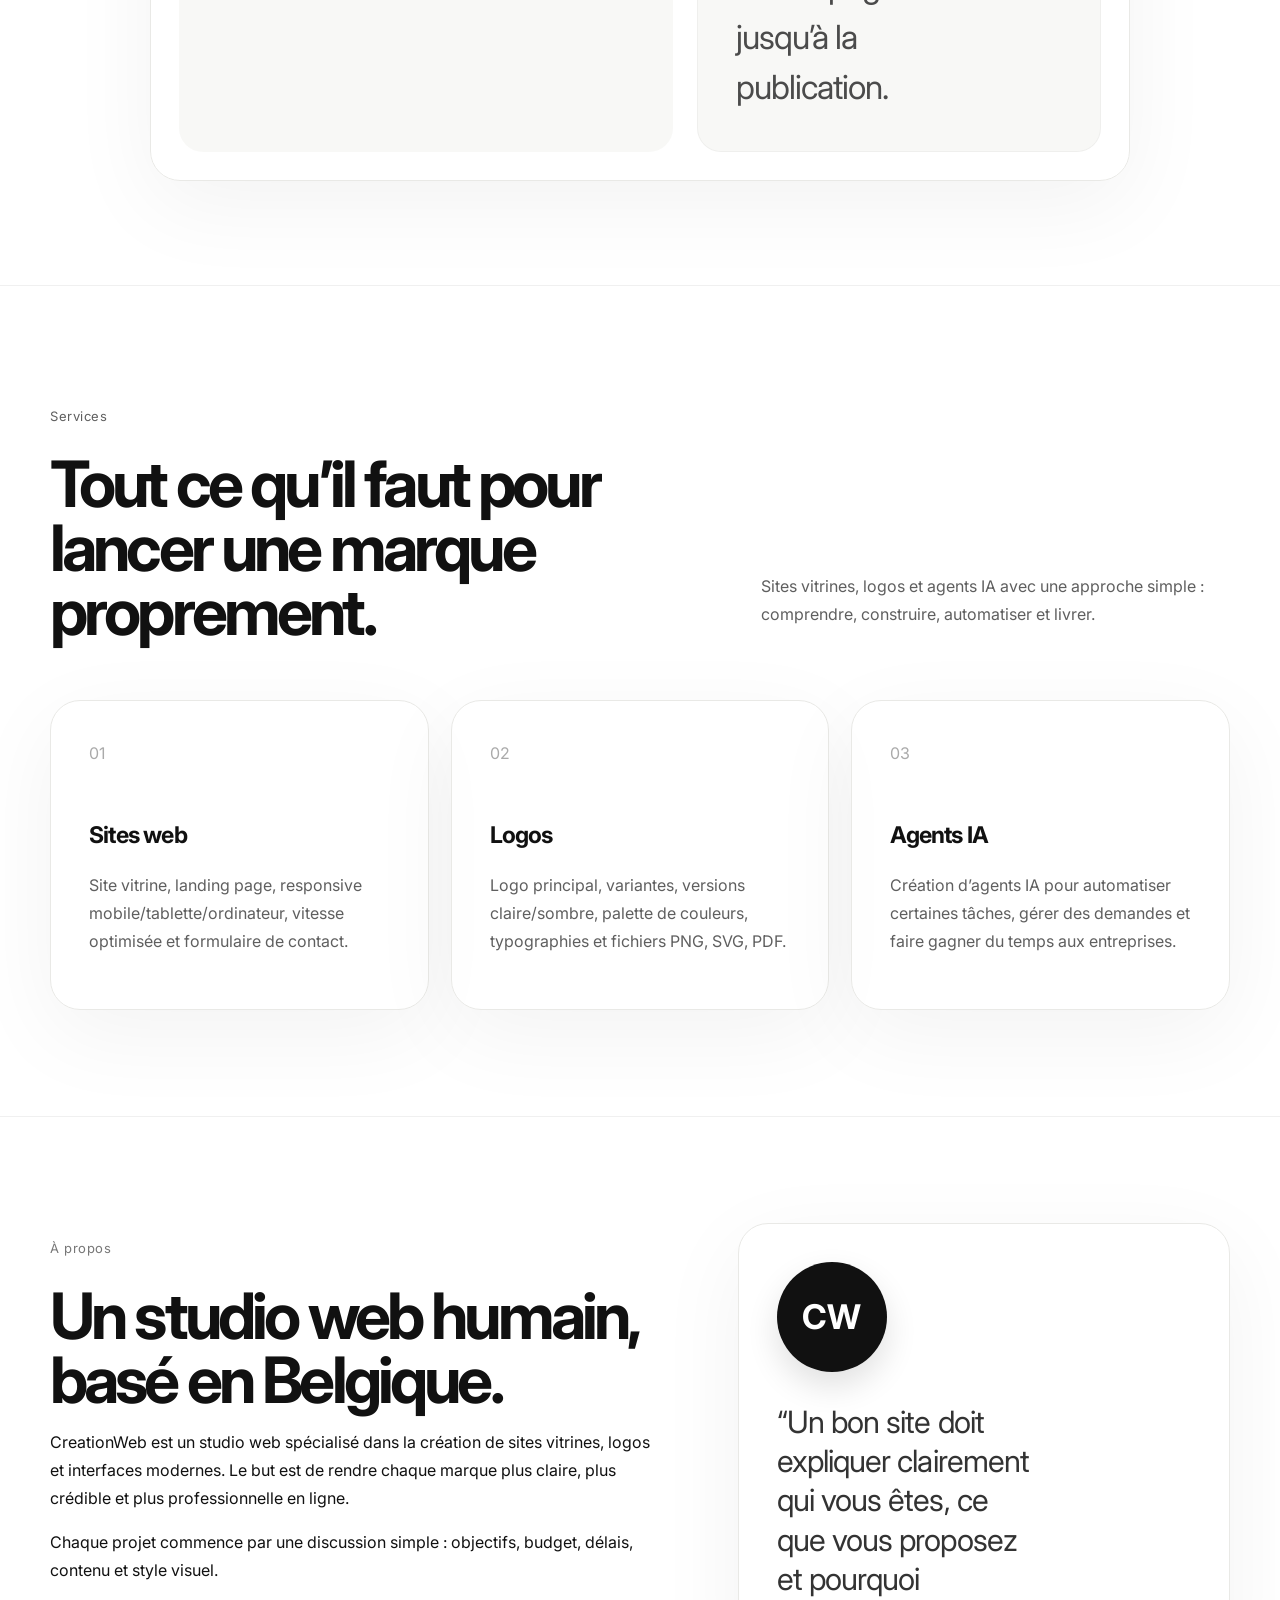
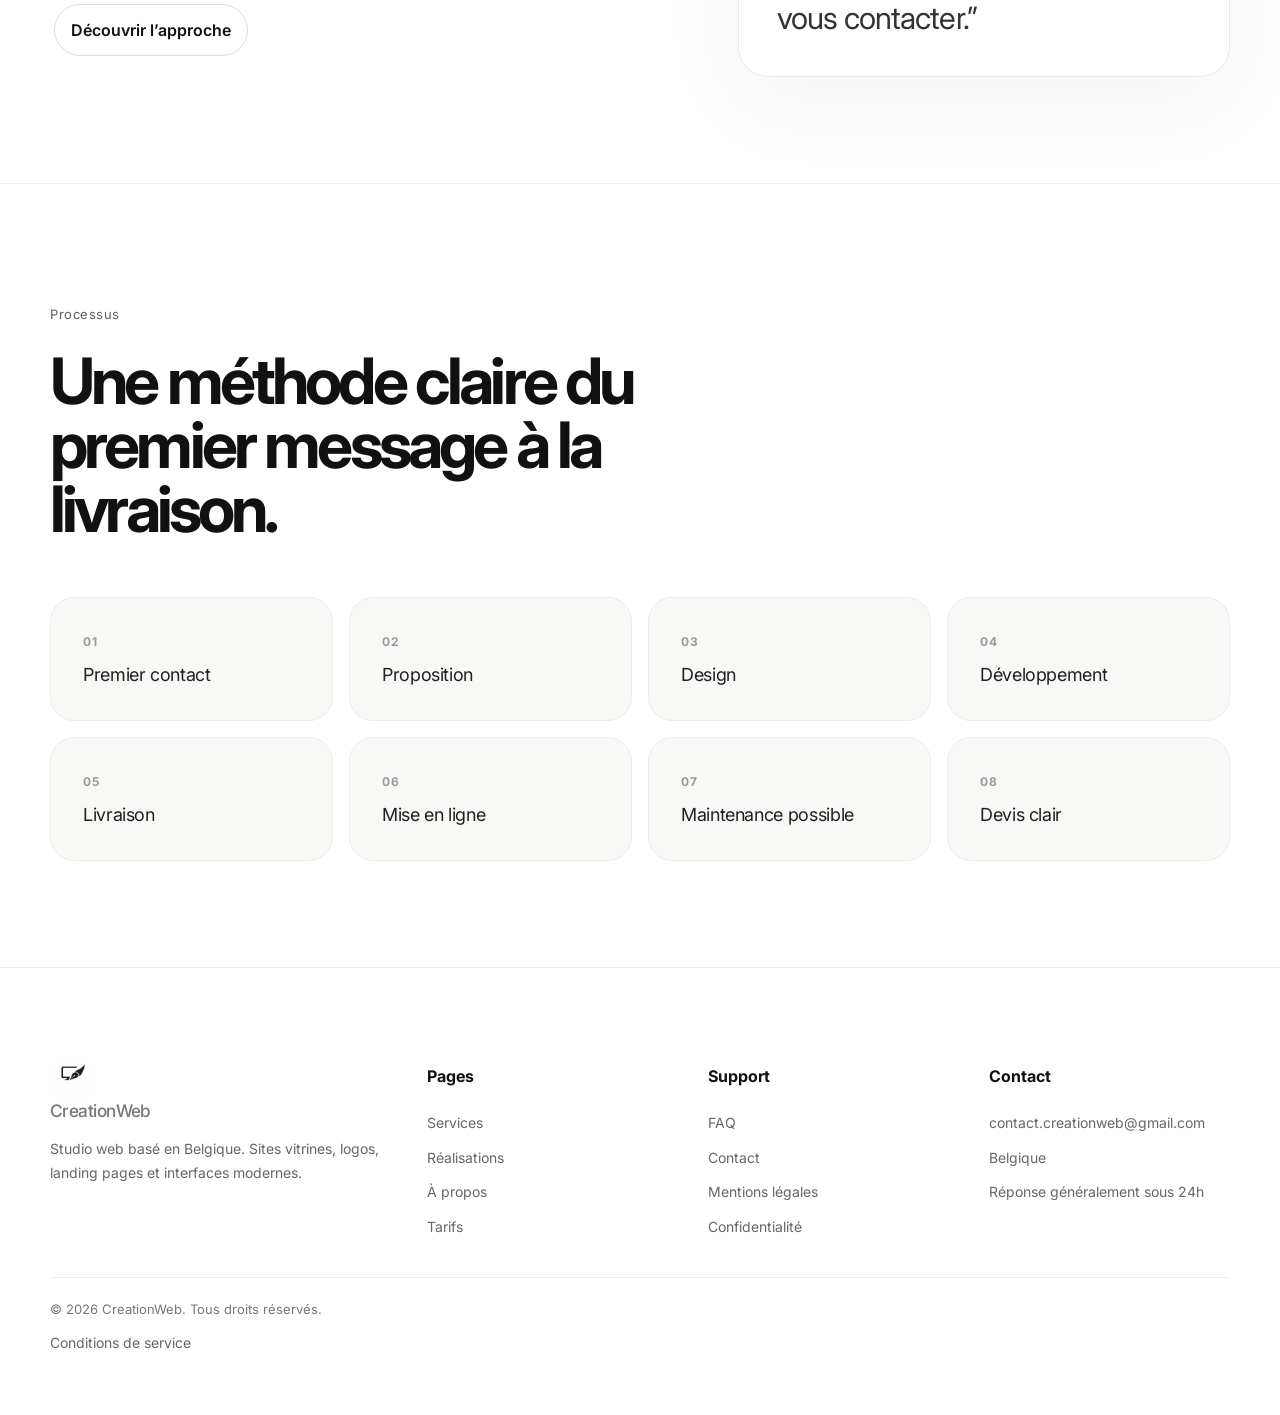
==== commit a019f462: "Move homepage video to hero background" ====
--- a/index.html
+++ b/index.html
@@ -36,7 +36,20 @@
     </nav>
 
     <header class="hero">
-      <div class="container">
+      <div class="hero-media" aria-hidden="true">
+        <iframe
+          src="https://www.youtube-nocookie.com/embed/4bHUsy74Fss?start=14&autoplay=1&mute=1&controls=0&loop=1&playlist=4bHUsy74Fss&modestbranding=1&rel=0&playsinline=1"
+          title="Video d'ambiance CreationWeb"
+          loading="eager"
+          allow="autoplay; encrypted-media; picture-in-picture"
+          referrerpolicy="strict-origin-when-cross-origin"
+          tabindex="-1"
+        ></iframe>
+        <div class="hero-media-overlay"></div>
+        <div class="hero-media-fade"></div>
+      </div>
+
+      <div class="container hero-copy-wrap">
         <div class="kicker">Création de sites web, logos et interfaces en Belgique</div>
         <h1>Des sites clairs, rapides et professionnels.</h1>
         <p>
@@ -55,31 +68,17 @@
           <span class="dot"></span>
           <div class="address">creationweb.be — site vitrine responsive</div>
         </div>
-        <div class="browser-body browser-showcase">
-          <div class="video-panel">
-            <div class="video-frame">
-              <iframe
-                src="https://www.youtube-nocookie.com/embed/4bHUsy74Fss?start=14&autoplay=1&mute=1&controls=0&loop=1&playlist=4bHUsy74Fss&modestbranding=1&rel=0&playsinline=1"
-                title="Video d'ambiance CreationWeb"
-                loading="eager"
-                allow="autoplay; encrypted-media; picture-in-picture"
-                referrerpolicy="strict-origin-when-cross-origin"
-              ></iframe>
-            </div>
-            <div class="video-overlay"></div>
-            <div class="video-content">
-              <h3>Une présence digitale qui inspire confiance.</h3>
-              <div class="video-lines" aria-hidden="true">
-                <div class="line"></div>
-                <div class="line"></div>
-                <div class="line short"></div>
-              </div>
-              <div class="video-mini-grid" aria-hidden="true">
-                <div class="mock-tile"></div>
-                <div class="mock-tile"></div>
-                <div class="mock-tile"></div>
-                <div class="mock-tile"></div>
-              </div>
+        <div class="browser-body">
+          <div class="preview-panel trust-panel">
+            <h3>Une présence digitale qui inspire confiance.</h3>
+            <div class="line"></div>
+            <div class="line"></div>
+            <div class="line short"></div>
+            <div class="mock-grid">
+              <div class="mock-tile"></div>
+              <div class="mock-tile"></div>
+              <div class="mock-tile"></div>
+              <div class="mock-tile"></div>
             </div>
           </div>
           <div class="preview-panel message-panel">
--- a/styles.css
+++ b/styles.css
@@ -1 +1 @@
-:root{--bg:#fff;--text:#111;--muted:#666;--line:#e9e9e6;--soft:#f7f7f4;--max:1180px}*{box-sizing:border-box}html{scroll-behavior:smooth}body{margin:0;background:#fff;color:var(--text);font-family:Inter,system-ui,-apple-system,BlinkMacSystemFont,'Segoe UI',sans-serif;line-height:1.75;-webkit-font-smoothing:antialiased}a{text-decoration:none;color:inherit}.container{width:min(var(--max),calc(100% - 48px));margin:auto}.nav{position:sticky;top:0;z-index:20;background:rgba(255,255,255,.78);backdrop-filter:blur(18px);border-bottom:1px solid rgba(0,0,0,.06)}.nav-inner{height:78px;display:flex;align-items:center;justify-content:space-between}.logo{display:inline-flex;align-items:center;gap:14px;font-weight:700;letter-spacing:-.04em}.logo img{width:46px;height:46px;display:block;object-fit:contain;flex:none;filter:drop-shadow(0 8px 16px rgba(0,0,0,.08))}.logo-word{display:inline-flex;align-items:baseline;font-size:1.08rem}.logo span{color:#777;font-weight:500}.menu{display:flex;gap:25px;align-items:center;font-size:14px}.menu a{opacity:.76}.menu a:hover{opacity:1}.cta,.pill{border:1px solid #ddd;border-radius:999px;padding:11px 16px;background:#fff;font-weight:600}.pill{display:inline-flex;margin:4px}.primary,.cta{background:#111;color:#fff;border-color:#111}.hero{padding:132px 0 104px;text-align:center}.kicker,.eyebrow{font-size:13px;letter-spacing:.04em;color:#777;margin-bottom:24px}h1{font-size:clamp(48px,9vw,110px);line-height:.96;letter-spacing:-.075em;font-weight:650;margin:0 auto;max-width:1050px}h2{font-size:clamp(36px,5vw,70px);line-height:1;letter-spacing:-.06em;margin:0}h3{font-size:23px;letter-spacing:-.035em;margin:0 0 16px}.hero p,.page-head p{font-size:clamp(18px,2.1vw,25px);line-height:1.65;color:#444;max-width:760px;margin:38px auto 0}.hero-actions{margin-top:42px}.browser-card,.card,.project,.price-table,.contact-panel,.visual,.faq-item{border:1px solid var(--line);background:rgba(255,255,255,.78);border-radius:30px;box-shadow:0 24px 90px rgba(0,0,0,.05)}.browser-card{width:min(980px,calc(100% - 48px));margin:76px auto 0;text-align:left;overflow:hidden}.browser-top{height:54px;border-bottom:1px solid #eee;background:#fbfbfa;display:flex;align-items:center;gap:8px;padding:0 18px}.dot{width:10px;height:10px;border-radius:50%;background:#d8d8d4}.address{margin-left:10px;color:#888;font-size:13px}.browser-body{display:grid;grid-template-columns:1.1fr .9fr;gap:24px;padding:28px}.preview-panel,.feature,.project-image{background:rgba(247,247,244,.78);border-radius:24px;padding:28px}.line{height:10px;background:#deded9;border-radius:20px;margin:14px 0}.line.short{width:55%}.mock-grid{display:grid;grid-template-columns:repeat(2,1fr);gap:12px;margin-top:24px}.mock-tile{height:70px;background:#fff;border:1px solid #eee;border-radius:16px}section{padding:106px 0;border-top:1px solid rgba(0,0,0,.06);scroll-margin-top:110px}.section-head{display:grid;grid-template-columns:1fr .7fr;gap:40px;align-items:end;margin-bottom:56px}.section-head p,.card p,.project p,.contact-panel p,.visual p,.faq-item p,.legal p,.footer p{color:#5f5f5f}.grid{display:grid;grid-template-columns:repeat(3,1fr);gap:22px}.card{padding:38px;min-height:260px}.number{color:#aaa;margin-bottom:48px}.split{display:grid;grid-template-columns:1fr .8fr;gap:72px;align-items:center}.visual{display:flex;flex-direction:column;justify-content:space-between;align-items:flex-start;min-height:390px;padding:38px;gap:30px;overflow:hidden}.human{width:110px;height:110px;border-radius:50%;background:#111;color:#fff;display:grid;place-items:center;font-size:34px;font-weight:700;margin-bottom:0;box-shadow:0 14px 32px rgba(0,0,0,.12)}.quote{font-size:clamp(24px,2.4vw,38px)!important;line-height:1.28!important;letter-spacing:-.03em;max-width:14ch;margin:0!important;color:#333!important;text-wrap:balance}.features{display:grid;grid-template-columns:repeat(4,minmax(0,1fr));gap:16px;align-items:stretch}.feature{border:1px solid #ecece8;min-height:124px;display:flex;flex-direction:column;justify-content:center;align-items:flex-start;padding:28px 32px}.step-index{display:block;margin-bottom:10px;color:#9a9a9a;font-size:12px;font-weight:700;letter-spacing:.12em}.step-text{display:block;color:#202020;font-size:18px;line-height:1.4;letter-spacing:-.02em}.price-table{overflow:hidden}.price-row{display:grid;grid-template-columns:1fr 1.2fr 1.7fr 1fr;border-top:1px solid #eee}.price-row:first-child{border-top:0}.price-row div{padding:24px}.header{background:#fbfbfa;color:#777;font-size:13px}.price{font-weight:700}.portfolio{display:grid;grid-template-columns:repeat(2,1fr);gap:24px}.project{padding:18px}.project-image{height:220px;display:grid;place-items:center;margin-bottom:24px}.project-browser{width:76%;height:120px;background:#fff;border:1px solid #ddd;border-radius:18px}.project h3,.project p{padding:0 12px}.page-head{padding:132px 0 72px;scroll-margin-top:110px}.page-head h1{font-size:clamp(44px,7vw,88px);margin:0;max-width:900px}.page-head p{margin-left:0}.faq-list{display:grid;gap:16px}.faq-item{padding:30px}.contact-grid{display:grid;grid-template-columns:.8fr 1.2fr;gap:24px}.form{display:grid;gap:16px}.form input,.form select,.form textarea{width:100%;border:1px solid #ddd;border-radius:18px;padding:16px;font:inherit;background:#fbfbfa}.form textarea{min-height:130px}.form button{border:0;border-radius:999px;background:#111;color:#fff;padding:15px;font:inherit;font-weight:700}.legal{max-width:820px}.legal h2{font-size:28px;margin-top:54px}.footer{padding:72px 0 50px;background:rgba(255,255,255,.84);border-top:1px solid #eee}.footer-grid{display:grid;grid-template-columns:1.4fr repeat(3,1fr);gap:40px}.footer a,.footer p{display:block;color:#666;margin:10px 0;font-size:14px}.copyright{border-top:1px solid #eee;margin-top:28px;padding-top:20px;color:#777;font-size:13px}.reveal{opacity:0;transform:translateY(22px);filter:blur(4px);transition:.8s cubic-bezier(.22,1,.36,1)}.reveal.is-visible{opacity:1;transform:none;filter:none}@media(prefers-reduced-motion:no-preference){.nav{animation:drop .55s ease both}.hero h1,.hero p,.hero-actions,.browser-card,.page-head h1,.page-head p{animation:show .75s ease both}.card,.project,.contact-panel,.visual,.pill,.cta,.form button{transition:.25s ease}.card:hover,.project:hover,.contact-panel:hover,.visual:hover{transform:translateY(-5px);box-shadow:0 22px 60px rgba(0,0,0,.07)}.pill:hover,.cta:hover,.form button:hover{transform:translateY(-2px)}}@keyframes show{from{opacity:0;transform:translateY(18px);filter:blur(6px)}to{opacity:1;transform:none;filter:none}}@keyframes drop{from{opacity:0;transform:translateY(-10px)}to{opacity:1;transform:none}}@media(max-width:900px){.menu{display:none}.grid,.split,.features,.portfolio,.contact-grid,.footer-grid,.browser-body,.section-head{grid-template-columns:1fr}.hero{padding:92px 0 76px}section{padding:78px 0}.price-row{grid-template-columns:1fr}.price-row.header{display:none}.browser-card{width:calc(100% - 24px)}.visual{min-height:auto}.quote{max-width:none}.feature{min-height:112px}.logo{gap:10px}.logo img{width:38px;height:38px}.logo-word{font-size:1rem}}+:root{--bg:#fff;--text:#111;--muted:#666;--line:#e9e9e6;--soft:#f7f7f4;--max:1180px}*{box-sizing:border-box}html{scroll-behavior:smooth}body{margin:0;background:#fff;color:var(--text);font-family:Inter,system-ui,-apple-system,BlinkMacSystemFont,'Segoe UI',sans-serif;line-height:1.75;-webkit-font-smoothing:antialiased}a{text-decoration:none;color:inherit}.container{width:min(var(--max),calc(100% - 48px));margin:auto}.nav{position:sticky;top:0;z-index:20;background:rgba(255,255,255,.78);backdrop-filter:blur(18px);border-bottom:1px solid rgba(0,0,0,.06)}.nav-inner{height:78px;display:flex;align-items:center;justify-content:space-between}.logo{display:inline-flex;align-items:center;gap:14px;font-weight:700;letter-spacing:-.04em}.logo img{width:46px;height:46px;display:block;object-fit:contain;flex:none;filter:drop-shadow(0 8px 16px rgba(0,0,0,.08))}.logo-word{display:inline-flex;align-items:baseline;font-size:1.08rem}.logo span{color:#777;font-weight:500}.menu{display:flex;gap:25px;align-items:center;font-size:14px}.menu a{opacity:.76}.menu a:hover{opacity:1}.cta,.pill{border:1px solid #ddd;border-radius:999px;padding:11px 16px;background:#fff;font-weight:600}.pill{display:inline-flex;margin:4px}.primary,.cta{background:#111;color:#fff;border-color:#111}.hero{padding:132px 0 104px;text-align:center}.kicker,.eyebrow{font-size:13px;letter-spacing:.04em;color:#777;margin-bottom:24px}h1{font-size:clamp(48px,9vw,110px);line-height:.96;letter-spacing:-.075em;font-weight:650;margin:0 auto;max-width:1050px}h2{font-size:clamp(36px,5vw,70px);line-height:1;letter-spacing:-.06em;margin:0}h3{font-size:23px;letter-spacing:-.035em;margin:0 0 16px}.hero p,.page-head p{font-size:clamp(18px,2.1vw,25px);line-height:1.65;color:#444;max-width:760px;margin:38px auto 0}.hero-actions{margin-top:42px}.browser-card,.card,.project,.price-table,.contact-panel,.visual,.faq-item{border:1px solid var(--line);background:rgba(255,255,255,.78);border-radius:30px;box-shadow:0 24px 90px rgba(0,0,0,.05)}.browser-card{width:min(980px,calc(100% - 48px));margin:76px auto 0;text-align:left;overflow:hidden}.browser-top{height:54px;border-bottom:1px solid #eee;background:#fbfbfa;display:flex;align-items:center;gap:8px;padding:0 18px}.dot{width:10px;height:10px;border-radius:50%;background:#d8d8d4}.address{margin-left:10px;color:#888;font-size:13px}.browser-body{display:grid;grid-template-columns:1.1fr .9fr;gap:24px;padding:28px}.browser-showcase{background:linear-gradient(180deg,rgba(255,255,255,.98),rgba(247,247,244,.88))}.preview-panel,.feature,.project-image{background:rgba(247,247,244,.78);border-radius:24px;padding:28px}.line{height:10px;background:#deded9;border-radius:20px;margin:14px 0}.line.short{width:55%}.mock-grid{display:grid;grid-template-columns:repeat(2,1fr);gap:12px;margin-top:24px}.mock-tile{height:70px;background:#fff;border:1px solid #eee;border-radius:16px}.video-panel,.message-panel{position:relative;overflow:hidden;min-height:560px;border-radius:24px;border:1px solid rgba(0,0,0,.04)}.video-panel{padding:28px;display:flex;align-items:stretch;background:#f7f7f4}.video-frame{position:absolute;inset:0}.video-frame iframe{position:absolute;inset:-8% -10% auto -10%;width:120%;height:72%;border:0;pointer-events:none;filter:saturate(.88) contrast(.96) brightness(.82);transform:scale(1.08)}.video-overlay{position:absolute;inset:0;background:linear-gradient(180deg,rgba(17,17,17,.18) 0%,rgba(17,17,17,.08) 34%,rgba(247,247,244,.22) 53%,rgba(247,247,244,.92) 72%,rgba(247,247,244,1) 100%)}.video-overlay:after{content:"";position:absolute;left:0;right:0;bottom:34%;height:130px;background:rgba(247,247,244,.3);filter:blur(40px)}.video-content{position:relative;z-index:1;display:flex;flex-direction:column;justify-content:space-between;width:100%}.video-content h3{font-size:clamp(42px,4vw,58px);line-height:1.06;letter-spacing:-.055em;max-width:9ch;margin:0}.video-lines{display:grid;gap:0;margin-top:auto;padding-top:34px}.video-lines .line{background:rgba(255,255,255,.5);backdrop-filter:blur(20px)}.video-mini-grid{display:grid;grid-template-columns:repeat(2,1fr);gap:12px;margin-top:24px}.video-mini-grid .mock-tile{height:84px;background:rgba(255,255,255,.5);backdrop-filter:blur(20px);border:1px solid rgba(255,255,255,.4)}.message-panel{display:flex;flex-direction:column;justify-content:center;padding:38px}.message-panel h3{font-size:clamp(34px,3.4vw,54px);line-height:1.08;letter-spacing:-.05em;max-width:9ch;margin:0 0 24px}.message-panel p{font-size:clamp(24px,2.6vw,34px);line-height:1.52;letter-spacing:-.03em;color:#4b4b4b;max-width:12ch;margin:0}section{padding:106px 0;border-top:1px solid rgba(0,0,0,.06);scroll-margin-top:110px}.section-head{display:grid;grid-template-columns:1fr .7fr;gap:40px;align-items:end;margin-bottom:56px}.section-head p,.card p,.project p,.contact-panel p,.visual p,.faq-item p,.legal p,.footer p{color:#5f5f5f}.grid{display:grid;grid-template-columns:repeat(3,1fr);gap:22px}.card{padding:38px;min-height:260px}.number{color:#aaa;margin-bottom:48px}.split{display:grid;grid-template-columns:1fr .8fr;gap:72px;align-items:center}.visual{display:flex;flex-direction:column;justify-content:space-between;align-items:flex-start;min-height:390px;padding:38px;gap:30px;overflow:hidden}.human{width:110px;height:110px;border-radius:50%;background:#111;color:#fff;display:grid;place-items:center;font-size:34px;font-weight:700;margin-bottom:0;box-shadow:0 14px 32px rgba(0,0,0,.12)}.quote{font-size:clamp(24px,2.4vw,38px)!important;line-height:1.28!important;letter-spacing:-.03em;max-width:14ch;margin:0!important;color:#333!important;text-wrap:balance}.features{display:grid;grid-template-columns:repeat(4,minmax(0,1fr));gap:16px;align-items:stretch}.feature{border:1px solid #ecece8;min-height:124px;display:flex;flex-direction:column;justify-content:center;align-items:flex-start;padding:28px 32px}.step-index{display:block;margin-bottom:10px;color:#9a9a9a;font-size:12px;font-weight:700;letter-spacing:.12em}.step-text{display:block;color:#202020;font-size:18px;line-height:1.4;letter-spacing:-.02em}.price-table{overflow:hidden}.price-row{display:grid;grid-template-columns:1fr 1.2fr 1.7fr 1fr;border-top:1px solid #eee}.price-row:first-child{border-top:0}.price-row div{padding:24px}.header{background:#fbfbfa;color:#777;font-size:13px}.price{font-weight:700}.portfolio{display:grid;grid-template-columns:repeat(2,1fr);gap:24px}.project{padding:18px}.project-image{height:220px;display:grid;place-items:center;margin-bottom:24px}.project-browser{width:76%;height:120px;background:#fff;border:1px solid #ddd;border-radius:18px}.project h3,.project p{padding:0 12px}.page-head{padding:132px 0 72px;scroll-margin-top:110px}.page-head h1{font-size:clamp(44px,7vw,88px);margin:0;max-width:900px}.page-head p{margin-left:0}.faq-list{display:grid;gap:16px}.faq-item{padding:30px}.contact-grid{display:grid;grid-template-columns:.8fr 1.2fr;gap:24px}.form{display:grid;gap:16px}.form input,.form select,.form textarea{width:100%;border:1px solid #ddd;border-radius:18px;padding:16px;font:inherit;background:#fbfbfa}.form textarea{min-height:130px}.form button{border:0;border-radius:999px;background:#111;color:#fff;padding:15px;font:inherit;font-weight:700}.legal{max-width:820px}.legal h2{font-size:28px;margin-top:54px}.footer{padding:72px 0 50px;background:rgba(255,255,255,.84);border-top:1px solid #eee}.footer-grid{display:grid;grid-template-columns:1.4fr repeat(3,1fr);gap:40px}.footer a,.footer p{display:block;color:#666;margin:10px 0;font-size:14px}.copyright{border-top:1px solid #eee;margin-top:28px;padding-top:20px;color:#777;font-size:13px}.reveal{opacity:0;transform:translateY(22px);filter:blur(4px);transition:.8s cubic-bezier(.22,1,.36,1)}.reveal.is-visible{opacity:1;transform:none;filter:none}@media(prefers-reduced-motion:no-preference){.nav{animation:drop .55s ease both}.hero h1,.hero p,.hero-actions,.browser-card,.page-head h1,.page-head p{animation:show .75s ease both}.card,.project,.contact-panel,.visual,.pill,.cta,.form button{transition:.25s ease}.card:hover,.project:hover,.contact-panel:hover,.visual:hover{transform:translateY(-5px);box-shadow:0 22px 60px rgba(0,0,0,.07)}.pill:hover,.cta:hover,.form button:hover{transform:translateY(-2px)}}@keyframes show{from{opacity:0;transform:translateY(18px);filter:blur(6px)}to{opacity:1;transform:none;filter:none}}@keyframes drop{from{opacity:0;transform:translateY(-10px)}to{opacity:1;transform:none}}@media(max-width:900px){.menu{display:none}.grid,.split,.features,.portfolio,.contact-grid,.footer-grid,.browser-body,.section-head{grid-template-columns:1fr}.hero{padding:92px 0 76px}section{padding:78px 0}.price-row{grid-template-columns:1fr}.price-row.header{display:none}.browser-card{width:calc(100% - 24px)}.video-panel,.message-panel{min-height:420px}.message-panel p{max-width:none}.visual{min-height:auto}.quote{max-width:none}.feature{min-height:112px}.logo{gap:10px}.logo img{width:38px;height:38px}.logo-word{font-size:1rem}}@media(max-width:640px){.browser-body{padding:16px}.video-panel,.message-panel{min-height:360px;padding:22px}.video-frame iframe{inset:-4% -16% auto -16%;width:132%;height:68%}.video-content h3{font-size:clamp(34px,9vw,46px)}.message-panel h3{font-size:clamp(30px,8vw,42px)}.message-panel p{font-size:clamp(21px,6.6vw,28px)}.video-mini-grid .mock-tile{height:72px}}
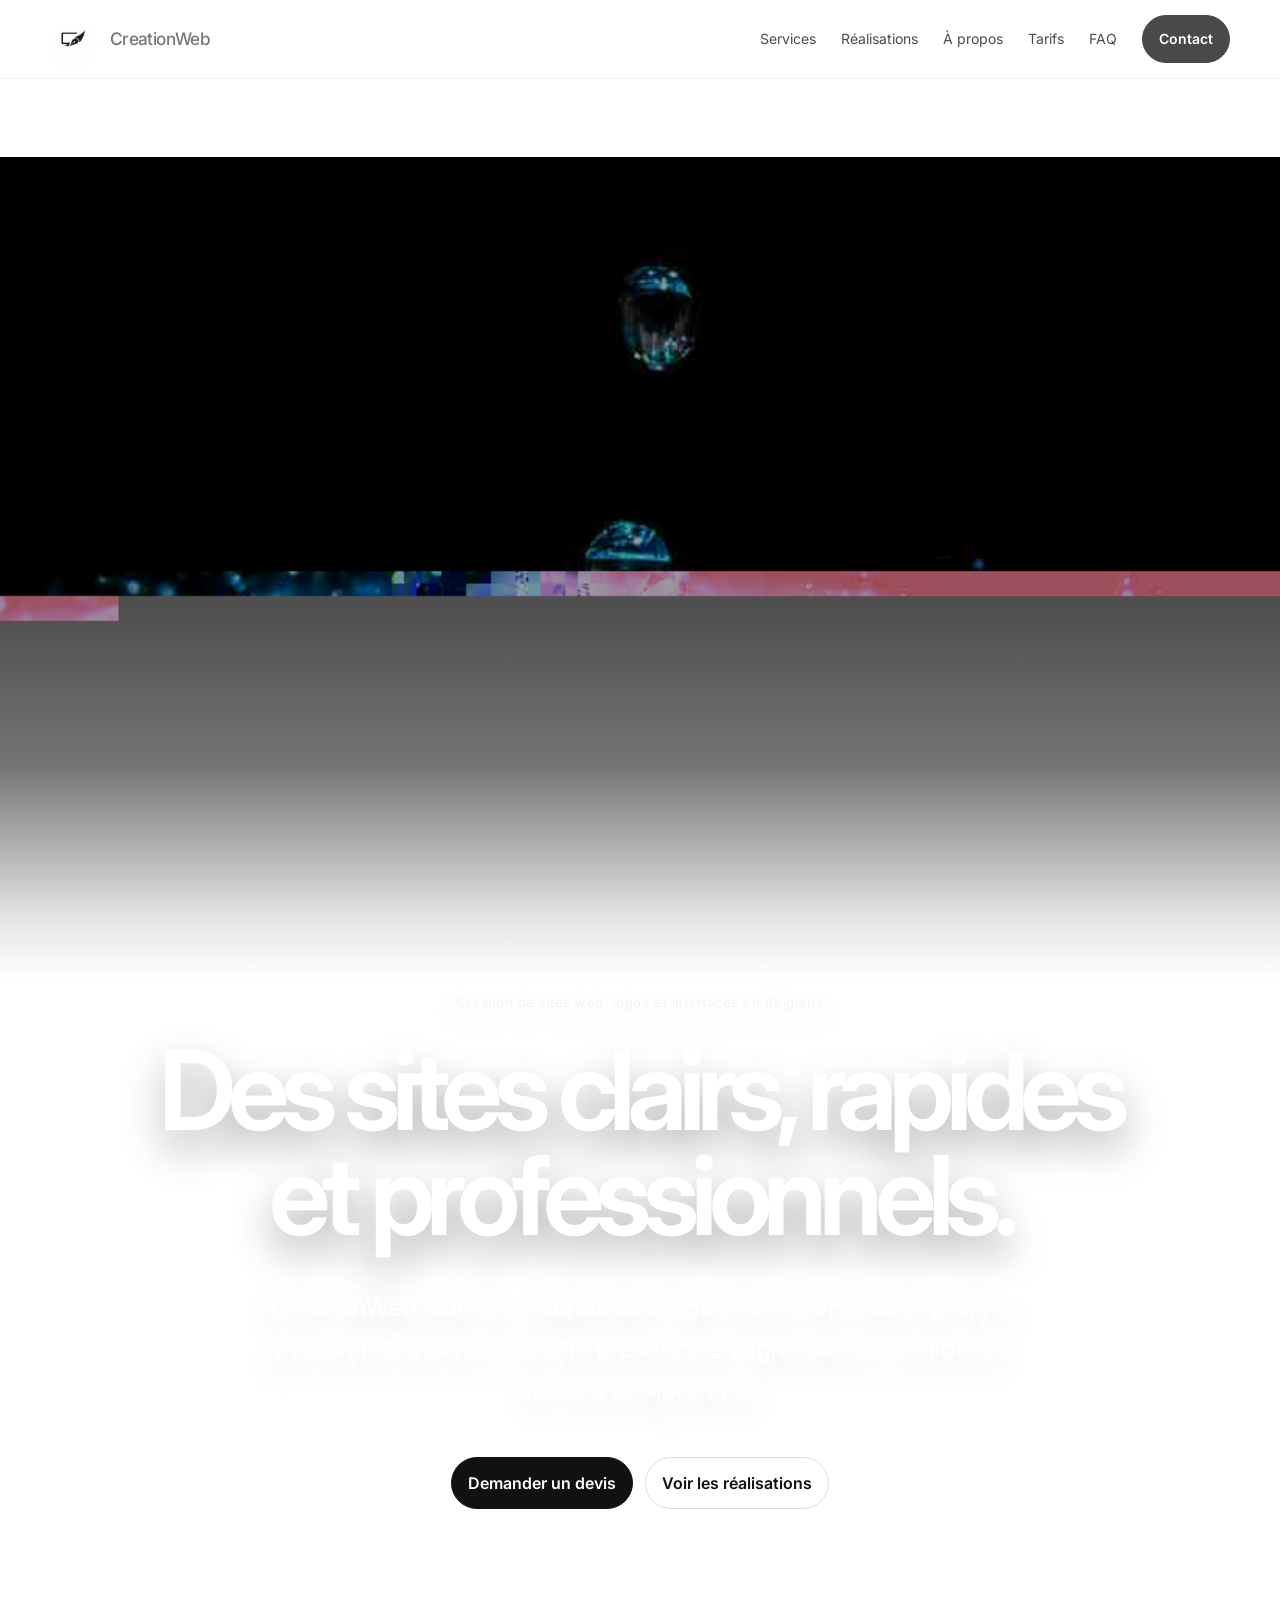
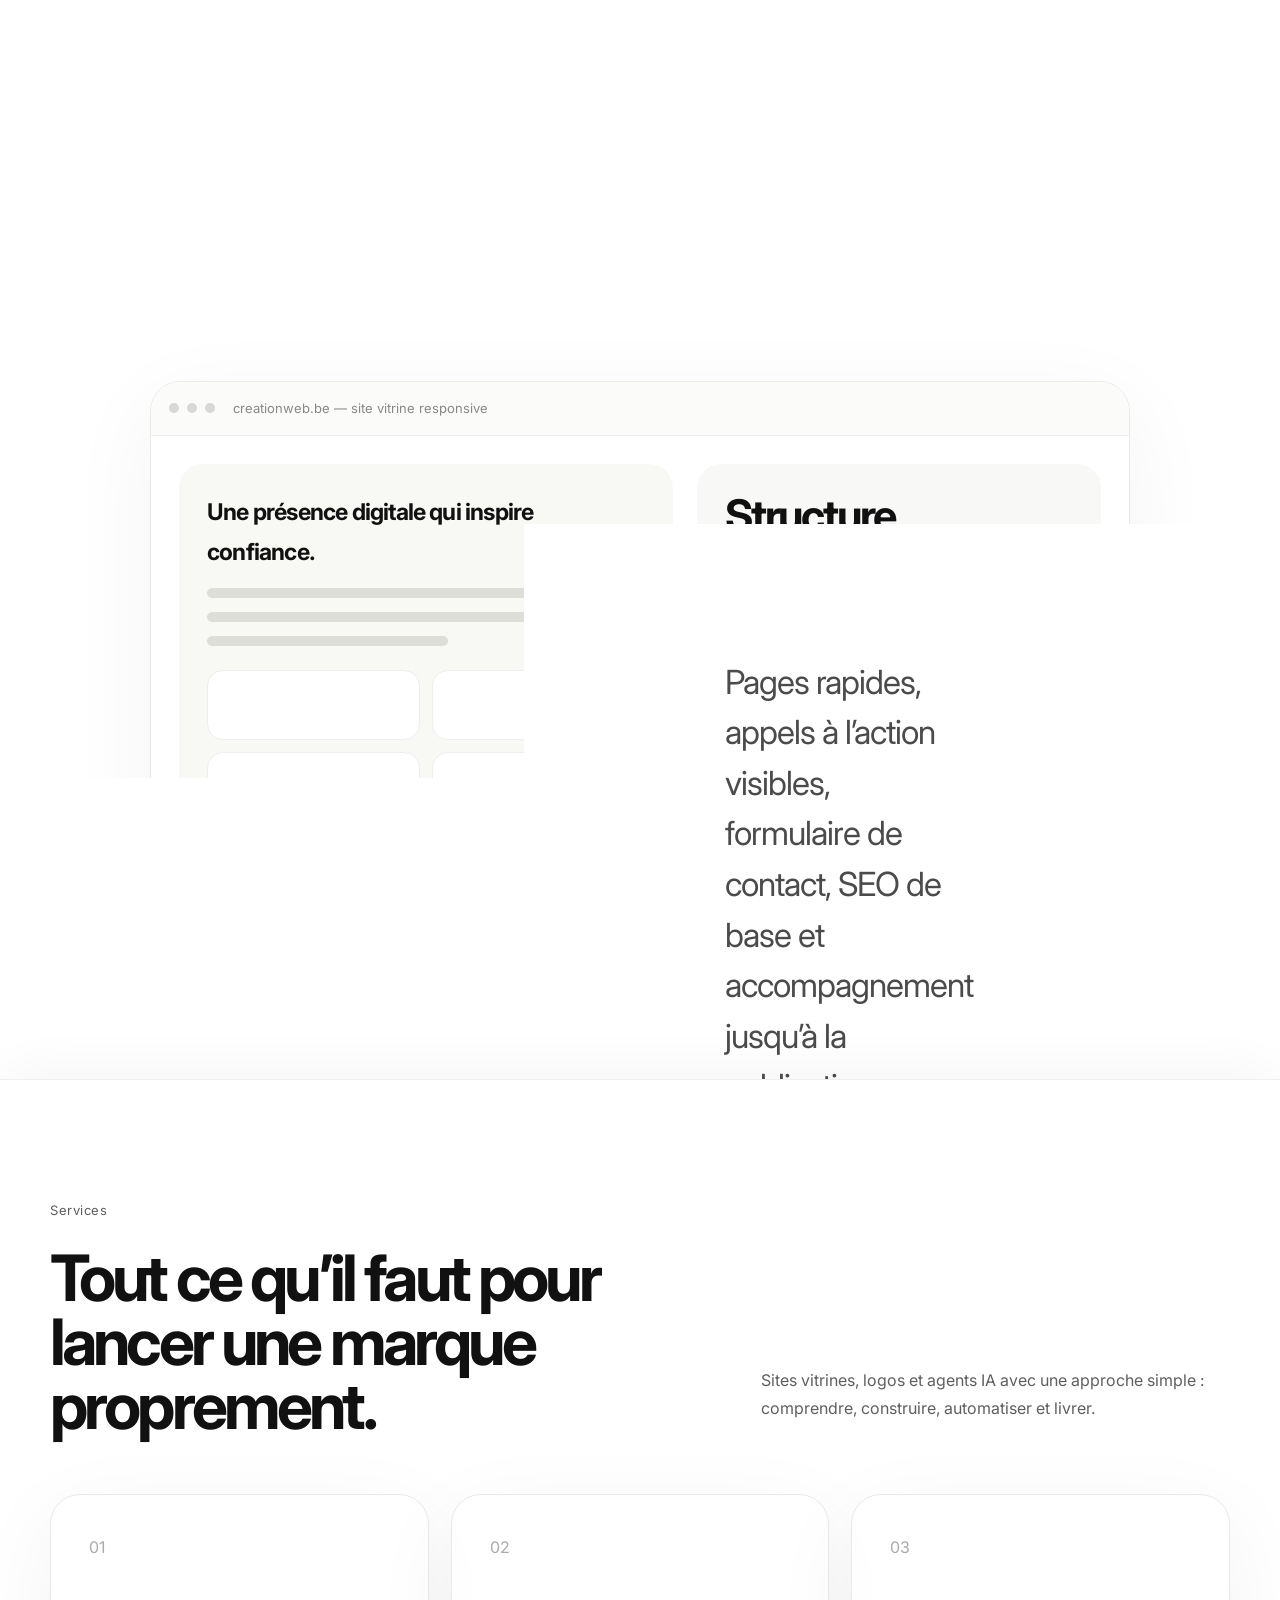
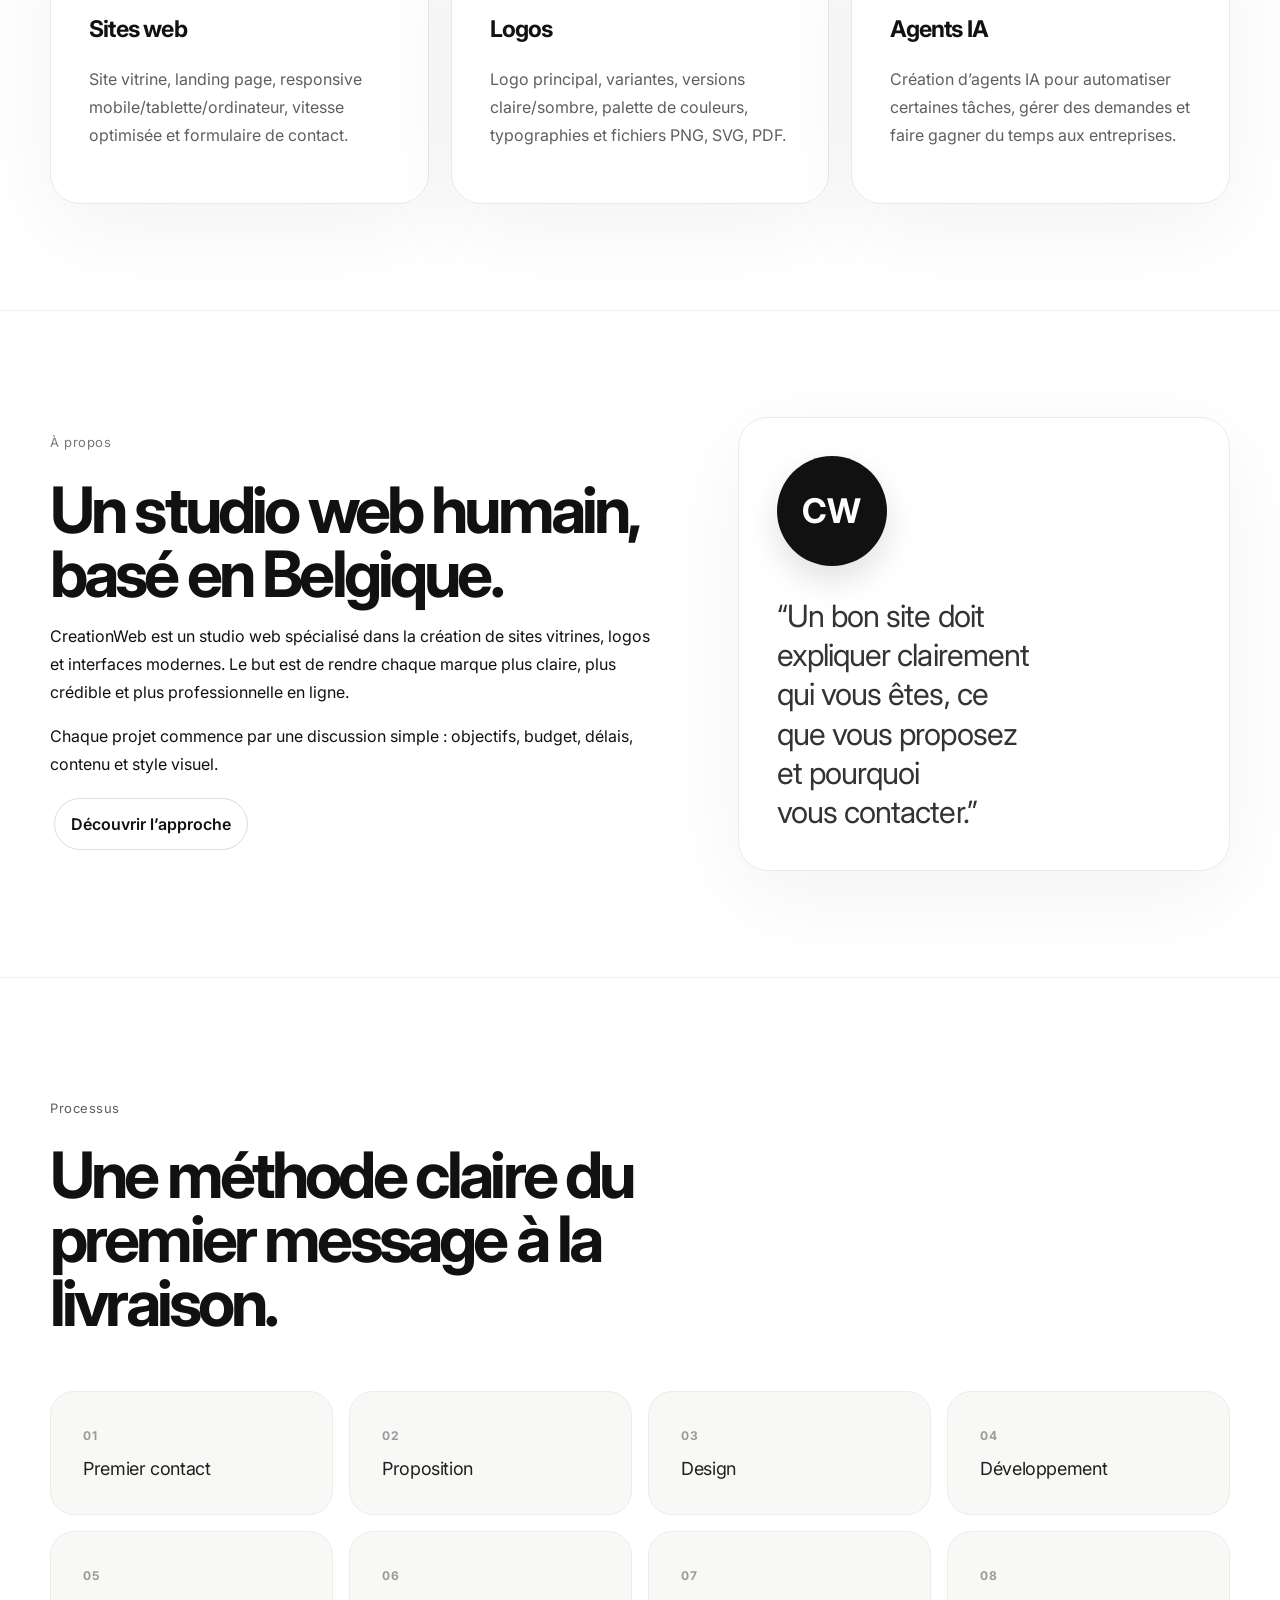
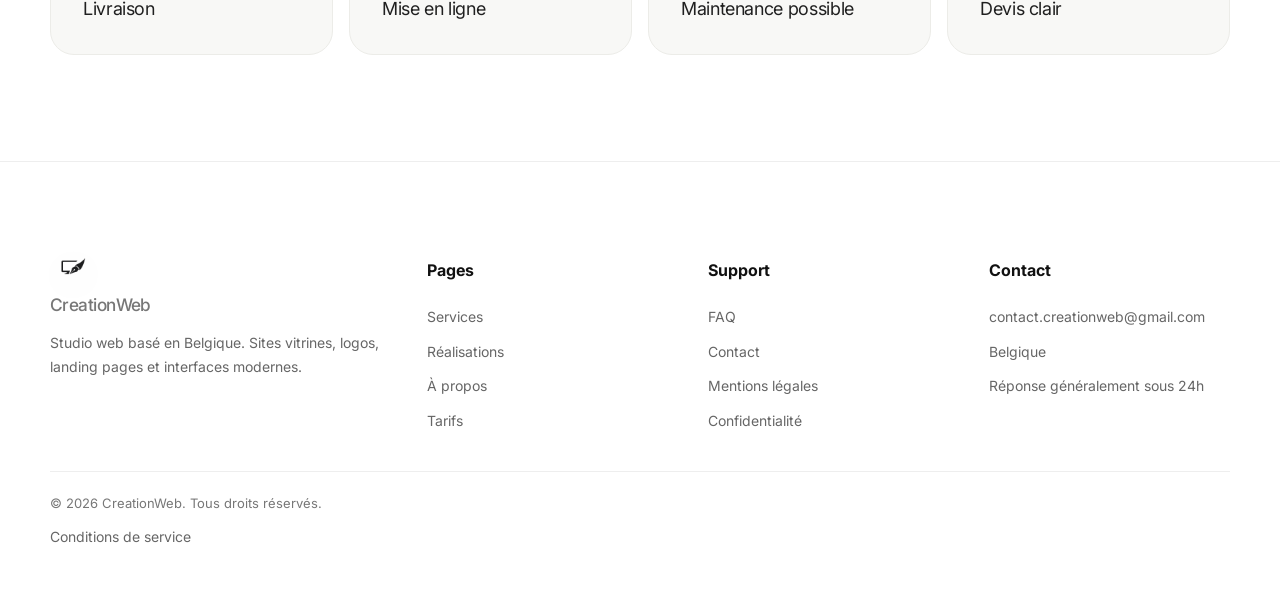
==== commit 57c2eb73: "Replace hero video with fixed background image" ====
--- a/index.html
+++ b/index.html
@@ -37,16 +37,8 @@
 
     <header class="hero">
       <div class="hero-media" aria-hidden="true">
-        <iframe
-          src="https://www.youtube-nocookie.com/embed/4bHUsy74Fss?start=14&autoplay=1&mute=1&controls=0&loop=1&playlist=4bHUsy74Fss&modestbranding=1&rel=0&playsinline=1"
-          title="Video d'ambiance CreationWeb"
-          loading="eager"
-          allow="autoplay; encrypted-media; picture-in-picture"
-          referrerpolicy="strict-origin-when-cross-origin"
-          tabindex="-1"
-        ></iframe>
+        <div class="hero-image" style="background-image:url('hero-bg.svg')"></div>
         <div class="hero-media-overlay"></div>
-        <div class="hero-media-fade"></div>
       </div>
 
       <div class="container hero-copy-wrap">
--- a/styles.css
+++ b/styles.css
@@ -1 +1 @@
-:root{--bg:#fff;--text:#111;--muted:#666;--line:#e9e9e6;--soft:#f7f7f4;--max:1180px}*{box-sizing:border-box}html{scroll-behavior:smooth}body{margin:0;background:#fff;color:var(--text);font-family:Inter,system-ui,-apple-system,BlinkMacSystemFont,'Segoe UI',sans-serif;line-height:1.75;-webkit-font-smoothing:antialiased}a{text-decoration:none;color:inherit}.container{width:min(var(--max),calc(100% - 48px));margin:auto}.nav{position:sticky;top:0;z-index:20;background:rgba(255,255,255,.78);backdrop-filter:blur(18px);border-bottom:1px solid rgba(0,0,0,.06)}.nav-inner{height:78px;display:flex;align-items:center;justify-content:space-between}.logo{display:inline-flex;align-items:center;gap:14px;font-weight:700;letter-spacing:-.04em}.logo img{width:46px;height:46px;display:block;object-fit:contain;flex:none;filter:drop-shadow(0 8px 16px rgba(0,0,0,.08))}.logo-word{display:inline-flex;align-items:baseline;font-size:1.08rem}.logo span{color:#777;font-weight:500}.menu{display:flex;gap:25px;align-items:center;font-size:14px}.menu a{opacity:.76}.menu a:hover{opacity:1}.cta,.pill{border:1px solid #ddd;border-radius:999px;padding:11px 16px;background:#fff;font-weight:600}.pill{display:inline-flex;margin:4px}.primary,.cta{background:#111;color:#fff;border-color:#111}.hero{padding:132px 0 104px;text-align:center}.kicker,.eyebrow{font-size:13px;letter-spacing:.04em;color:#777;margin-bottom:24px}h1{font-size:clamp(48px,9vw,110px);line-height:.96;letter-spacing:-.075em;font-weight:650;margin:0 auto;max-width:1050px}h2{font-size:clamp(36px,5vw,70px);line-height:1;letter-spacing:-.06em;margin:0}h3{font-size:23px;letter-spacing:-.035em;margin:0 0 16px}.hero p,.page-head p{font-size:clamp(18px,2.1vw,25px);line-height:1.65;color:#444;max-width:760px;margin:38px auto 0}.hero-actions{margin-top:42px}.browser-card,.card,.project,.price-table,.contact-panel,.visual,.faq-item{border:1px solid var(--line);background:rgba(255,255,255,.78);border-radius:30px;box-shadow:0 24px 90px rgba(0,0,0,.05)}.browser-card{width:min(980px,calc(100% - 48px));margin:76px auto 0;text-align:left;overflow:hidden}.browser-top{height:54px;border-bottom:1px solid #eee;background:#fbfbfa;display:flex;align-items:center;gap:8px;padding:0 18px}.dot{width:10px;height:10px;border-radius:50%;background:#d8d8d4}.address{margin-left:10px;color:#888;font-size:13px}.browser-body{display:grid;grid-template-columns:1.1fr .9fr;gap:24px;padding:28px}.browser-showcase{background:linear-gradient(180deg,rgba(255,255,255,.98),rgba(247,247,244,.88))}.preview-panel,.feature,.project-image{background:rgba(247,247,244,.78);border-radius:24px;padding:28px}.line{height:10px;background:#deded9;border-radius:20px;margin:14px 0}.line.short{width:55%}.mock-grid{display:grid;grid-template-columns:repeat(2,1fr);gap:12px;margin-top:24px}.mock-tile{height:70px;background:#fff;border:1px solid #eee;border-radius:16px}.video-panel,.message-panel{position:relative;overflow:hidden;min-height:560px;border-radius:24px;border:1px solid rgba(0,0,0,.04)}.video-panel{padding:28px;display:flex;align-items:stretch;background:#f7f7f4}.video-frame{position:absolute;inset:0}.video-frame iframe{position:absolute;inset:-8% -10% auto -10%;width:120%;height:72%;border:0;pointer-events:none;filter:saturate(.88) contrast(.96) brightness(.82);transform:scale(1.08)}.video-overlay{position:absolute;inset:0;background:linear-gradient(180deg,rgba(17,17,17,.18) 0%,rgba(17,17,17,.08) 34%,rgba(247,247,244,.22) 53%,rgba(247,247,244,.92) 72%,rgba(247,247,244,1) 100%)}.video-overlay:after{content:"";position:absolute;left:0;right:0;bottom:34%;height:130px;background:rgba(247,247,244,.3);filter:blur(40px)}.video-content{position:relative;z-index:1;display:flex;flex-direction:column;justify-content:space-between;width:100%}.video-content h3{font-size:clamp(42px,4vw,58px);line-height:1.06;letter-spacing:-.055em;max-width:9ch;margin:0}.video-lines{display:grid;gap:0;margin-top:auto;padding-top:34px}.video-lines .line{background:rgba(255,255,255,.5);backdrop-filter:blur(20px)}.video-mini-grid{display:grid;grid-template-columns:repeat(2,1fr);gap:12px;margin-top:24px}.video-mini-grid .mock-tile{height:84px;background:rgba(255,255,255,.5);backdrop-filter:blur(20px);border:1px solid rgba(255,255,255,.4)}.message-panel{display:flex;flex-direction:column;justify-content:center;padding:38px}.message-panel h3{font-size:clamp(34px,3.4vw,54px);line-height:1.08;letter-spacing:-.05em;max-width:9ch;margin:0 0 24px}.message-panel p{font-size:clamp(24px,2.6vw,34px);line-height:1.52;letter-spacing:-.03em;color:#4b4b4b;max-width:12ch;margin:0}section{padding:106px 0;border-top:1px solid rgba(0,0,0,.06);scroll-margin-top:110px}.section-head{display:grid;grid-template-columns:1fr .7fr;gap:40px;align-items:end;margin-bottom:56px}.section-head p,.card p,.project p,.contact-panel p,.visual p,.faq-item p,.legal p,.footer p{color:#5f5f5f}.grid{display:grid;grid-template-columns:repeat(3,1fr);gap:22px}.card{padding:38px;min-height:260px}.number{color:#aaa;margin-bottom:48px}.split{display:grid;grid-template-columns:1fr .8fr;gap:72px;align-items:center}.visual{display:flex;flex-direction:column;justify-content:space-between;align-items:flex-start;min-height:390px;padding:38px;gap:30px;overflow:hidden}.human{width:110px;height:110px;border-radius:50%;background:#111;color:#fff;display:grid;place-items:center;font-size:34px;font-weight:700;margin-bottom:0;box-shadow:0 14px 32px rgba(0,0,0,.12)}.quote{font-size:clamp(24px,2.4vw,38px)!important;line-height:1.28!important;letter-spacing:-.03em;max-width:14ch;margin:0!important;color:#333!important;text-wrap:balance}.features{display:grid;grid-template-columns:repeat(4,minmax(0,1fr));gap:16px;align-items:stretch}.feature{border:1px solid #ecece8;min-height:124px;display:flex;flex-direction:column;justify-content:center;align-items:flex-start;padding:28px 32px}.step-index{display:block;margin-bottom:10px;color:#9a9a9a;font-size:12px;font-weight:700;letter-spacing:.12em}.step-text{display:block;color:#202020;font-size:18px;line-height:1.4;letter-spacing:-.02em}.price-table{overflow:hidden}.price-row{display:grid;grid-template-columns:1fr 1.2fr 1.7fr 1fr;border-top:1px solid #eee}.price-row:first-child{border-top:0}.price-row div{padding:24px}.header{background:#fbfbfa;color:#777;font-size:13px}.price{font-weight:700}.portfolio{display:grid;grid-template-columns:repeat(2,1fr);gap:24px}.project{padding:18px}.project-image{height:220px;display:grid;place-items:center;margin-bottom:24px}.project-browser{width:76%;height:120px;background:#fff;border:1px solid #ddd;border-radius:18px}.project h3,.project p{padding:0 12px}.page-head{padding:132px 0 72px;scroll-margin-top:110px}.page-head h1{font-size:clamp(44px,7vw,88px);margin:0;max-width:900px}.page-head p{margin-left:0}.faq-list{display:grid;gap:16px}.faq-item{padding:30px}.contact-grid{display:grid;grid-template-columns:.8fr 1.2fr;gap:24px}.form{display:grid;gap:16px}.form input,.form select,.form textarea{width:100%;border:1px solid #ddd;border-radius:18px;padding:16px;font:inherit;background:#fbfbfa}.form textarea{min-height:130px}.form button{border:0;border-radius:999px;background:#111;color:#fff;padding:15px;font:inherit;font-weight:700}.legal{max-width:820px}.legal h2{font-size:28px;margin-top:54px}.footer{padding:72px 0 50px;background:rgba(255,255,255,.84);border-top:1px solid #eee}.footer-grid{display:grid;grid-template-columns:1.4fr repeat(3,1fr);gap:40px}.footer a,.footer p{display:block;color:#666;margin:10px 0;font-size:14px}.copyright{border-top:1px solid #eee;margin-top:28px;padding-top:20px;color:#777;font-size:13px}.reveal{opacity:0;transform:translateY(22px);filter:blur(4px);transition:.8s cubic-bezier(.22,1,.36,1)}.reveal.is-visible{opacity:1;transform:none;filter:none}@media(prefers-reduced-motion:no-preference){.nav{animation:drop .55s ease both}.hero h1,.hero p,.hero-actions,.browser-card,.page-head h1,.page-head p{animation:show .75s ease both}.card,.project,.contact-panel,.visual,.pill,.cta,.form button{transition:.25s ease}.card:hover,.project:hover,.contact-panel:hover,.visual:hover{transform:translateY(-5px);box-shadow:0 22px 60px rgba(0,0,0,.07)}.pill:hover,.cta:hover,.form button:hover{transform:translateY(-2px)}}@keyframes show{from{opacity:0;transform:translateY(18px);filter:blur(6px)}to{opacity:1;transform:none;filter:none}}@keyframes drop{from{opacity:0;transform:translateY(-10px)}to{opacity:1;transform:none}}@media(max-width:900px){.menu{display:none}.grid,.split,.features,.portfolio,.contact-grid,.footer-grid,.browser-body,.section-head{grid-template-columns:1fr}.hero{padding:92px 0 76px}section{padding:78px 0}.price-row{grid-template-columns:1fr}.price-row.header{display:none}.browser-card{width:calc(100% - 24px)}.video-panel,.message-panel{min-height:420px}.message-panel p{max-width:none}.visual{min-height:auto}.quote{max-width:none}.feature{min-height:112px}.logo{gap:10px}.logo img{width:38px;height:38px}.logo-word{font-size:1rem}}@media(max-width:640px){.browser-body{padding:16px}.video-panel,.message-panel{min-height:360px;padding:22px}.video-frame iframe{inset:-4% -16% auto -16%;width:132%;height:68%}.video-content h3{font-size:clamp(34px,9vw,46px)}.message-panel h3{font-size:clamp(30px,8vw,42px)}.message-panel p{font-size:clamp(21px,6.6vw,28px)}.video-mini-grid .mock-tile{height:72px}}+:root{--bg:#fff;--text:#111;--muted:#666;--line:#e9e9e6;--soft:#f7f7f4;--max:1180px}*{box-sizing:border-box}html{scroll-behavior:smooth}body{margin:0;background:#fff;color:var(--text);font-family:Inter,system-ui,-apple-system,BlinkMacSystemFont,'Segoe UI',sans-serif;line-height:1.75;-webkit-font-smoothing:antialiased}a{text-decoration:none;color:inherit}.container{width:min(var(--max),calc(100% - 48px));margin:auto}.nav{position:sticky;top:0;z-index:40;background:rgba(255,255,255,.78);backdrop-filter:blur(18px);border-bottom:1px solid rgba(0,0,0,.06)}.nav-inner{height:78px;display:flex;align-items:center;justify-content:space-between}.logo{display:inline-flex;align-items:center;gap:14px;font-weight:700;letter-spacing:-.04em}.logo img{width:46px;height:46px;display:block;object-fit:contain;flex:none;filter:drop-shadow(0 8px 16px rgba(0,0,0,.08))}.logo-word{display:inline-flex;align-items:baseline;font-size:1.08rem}.logo span{color:#777;font-weight:500}.menu{display:flex;gap:25px;align-items:center;font-size:14px}.menu a{opacity:.76}.menu a:hover{opacity:1}.cta,.pill{border:1px solid #ddd;border-radius:999px;padding:11px 16px;background:#fff;font-weight:600}.pill{display:inline-flex;margin:4px}.primary,.cta{background:#111;color:#fff;border-color:#111}.hero{position:relative;min-height:155vh;padding:132px 0 0;text-align:center;background:transparent}.hero-media{position:sticky;top:78px;height:calc(100vh - 78px);margin-top:calc(-1 * (132px - 78px));z-index:0;overflow:hidden}.hero-image{position:absolute;inset:0;background-size:cover;background-position:center center;transform:scale(1.02);filter:saturate(.98) contrast(1.02) brightness(.7)}.hero-media-overlay{position:absolute;inset:0;background:linear-gradient(180deg,rgba(0,0,0,.2) 0%,rgba(0,0,0,.08) 28%,rgba(0,0,0,.12) 55%,rgba(255,255,255,.16) 74%,rgba(255,255,255,.82) 92%,rgba(255,255,255,1) 100%)}.hero-copy-wrap,.browser-card{position:relative;z-index:2}.hero-copy-wrap{padding-top:12px}.kicker{font-size:13px;letter-spacing:.04em;color:#f3f3f3;margin-bottom:24px;text-shadow:0 10px 30px rgba(0,0,0,.36)}.eyebrow{font-size:13px;letter-spacing:.04em;color:#777;margin-bottom:24px}h1{font-size:clamp(48px,9vw,110px);line-height:.96;letter-spacing:-.075em;font-weight:650;margin:0 auto;max-width:1050px;color:#fff;text-shadow:0 18px 42px rgba(0,0,0,.32)}h2{font-size:clamp(36px,5vw,70px);line-height:1;letter-spacing:-.06em;margin:0}h3{font-size:23px;letter-spacing:-.035em;margin:0 0 16px}.hero p,.page-head p{font-size:clamp(18px,2.1vw,25px);line-height:1.65;max-width:760px;margin:38px auto 0}.hero-copy-wrap>p{color:rgba(255,255,255,.94);text-shadow:0 12px 32px rgba(0,0,0,.28)}.hero-actions{margin-top:42px}.browser-card,.card,.project,.price-table,.contact-panel,.visual,.faq-item{border:1px solid var(--line);background:rgba(255,255,255,.82);border-radius:30px;box-shadow:0 24px 90px rgba(0,0,0,.05)}.browser-card{width:min(980px,calc(100% - 48px));margin:52vh auto 0;text-align:left;overflow:hidden;background:rgba(255,255,255,.76);backdrop-filter:blur(12px)}.browser-top{height:54px;border-bottom:1px solid #eee;background:#fbfbfa;display:flex;align-items:center;gap:8px;padding:0 18px}.dot{width:10px;height:10px;border-radius:50%;background:#d8d8d4}.address{margin-left:10px;color:#888;font-size:13px}.browser-body{display:grid;grid-template-columns:1.1fr .9fr;gap:24px;padding:28px}.preview-panel,.feature,.project-image{background:rgba(247,247,244,.78);border-radius:24px;padding:28px}.trust-panel{background:rgba(247,247,244,.88)}.line{height:10px;background:#deded9;border-radius:20px;margin:14px 0}.line.short{width:55%}.mock-grid{display:grid;grid-template-columns:repeat(2,1fr);gap:12px;margin-top:24px}.mock-tile{height:70px;background:#fff;border:1px solid #eee;border-radius:16px}.message-panel{display:flex;flex-direction:column;justify-content:center;min-height:560px}.message-panel h3{font-size:clamp(34px,3.4vw,54px);line-height:1.08;letter-spacing:-.05em;max-width:9ch;margin:0 0 24px}.message-panel p{font-size:clamp(24px,2.6vw,34px);line-height:1.52;letter-spacing:-.03em;color:#4b4b4b;max-width:12ch;margin:0}main{position:relative;z-index:3;background:#fff;margin-top:-90px;border-top-left-radius:36px;border-top-right-radius:36px;box-shadow:0 -12px 50px rgba(0,0,0,.04)}section{padding:106px 0;border-top:1px solid rgba(0,0,0,.06);scroll-margin-top:110px;background:#fff}.section-head{display:grid;grid-template-columns:1fr .7fr;gap:40px;align-items:end;margin-bottom:56px}.section-head p,.card p,.project p,.contact-panel p,.visual p,.faq-item p,.legal p,.footer p{color:#5f5f5f}.grid{display:grid;grid-template-columns:repeat(3,1fr);gap:22px}.card{padding:38px;min-height:260px}.number{color:#aaa;margin-bottom:48px}.split{display:grid;grid-template-columns:1fr .8fr;gap:72px;align-items:center}.visual{display:flex;flex-direction:column;justify-content:space-between;align-items:flex-start;min-height:390px;padding:38px;gap:30px;overflow:hidden}.human{width:110px;height:110px;border-radius:50%;background:#111;color:#fff;display:grid;place-items:center;font-size:34px;font-weight:700;margin-bottom:0;box-shadow:0 14px 32px rgba(0,0,0,.12)}.quote{font-size:clamp(24px,2.4vw,38px)!important;line-height:1.28!important;letter-spacing:-.03em;max-width:14ch;margin:0!important;color:#333!important;text-wrap:balance}.features{display:grid;grid-template-columns:repeat(4,minmax(0,1fr));gap:16px;align-items:stretch}.feature{border:1px solid #ecece8;min-height:124px;display:flex;flex-direction:column;justify-content:center;align-items:flex-start;padding:28px 32px}.step-index{display:block;margin-bottom:10px;color:#9a9a9a;font-size:12px;font-weight:700;letter-spacing:.12em}.step-text{display:block;color:#202020;font-size:18px;line-height:1.4;letter-spacing:-.02em}.price-table{overflow:hidden}.price-row{display:grid;grid-template-columns:1fr 1.2fr 1.7fr 1fr;border-top:1px solid #eee}.price-row:first-child{border-top:0}.price-row div{padding:24px}.header{background:#fbfbfa;color:#777;font-size:13px}.price{font-weight:700}.portfolio{display:grid;grid-template-columns:repeat(2,1fr);gap:24px}.project{padding:18px}.project-image{height:220px;display:grid;place-items:center;margin-bottom:24px}.project-browser{width:76%;height:120px;background:#fff;border:1px solid #ddd;border-radius:18px}.project h3,.project p{padding:0 12px}.page-head{padding:132px 0 72px;scroll-margin-top:110px}.page-head h1{font-size:clamp(44px,7vw,88px);margin:0;max-width:900px}.page-head p{margin-left:0}.faq-list{display:grid;gap:16px}.faq-item{padding:30px}.contact-grid{display:grid;grid-template-columns:.8fr 1.2fr;gap:24px}.form{display:grid;gap:16px}.form input,.form select,.form textarea{width:100%;border:1px solid #ddd;border-radius:18px;padding:16px;font:inherit;background:#fbfbfa}.form textarea{min-height:130px}.form button{border:0;border-radius:999px;background:#111;color:#fff;padding:15px;font:inherit;font-weight:700}.legal{max-width:820px}.legal h2{font-size:28px;margin-top:54px}.footer{position:relative;z-index:3;padding:72px 0 50px;background:rgba(255,255,255,.96);border-top:1px solid #eee}.footer-grid{display:grid;grid-template-columns:1.4fr repeat(3,1fr);gap:40px}.footer a,.footer p{display:block;color:#666;margin:10px 0;font-size:14px}.copyright{border-top:1px solid #eee;margin-top:28px;padding-top:20px;color:#777;font-size:13px}.reveal{opacity:0;transform:translateY(22px);filter:blur(4px);transition:.8s cubic-bezier(.22,1,.36,1)}.reveal.is-visible{opacity:1;transform:none;filter:none}@media(prefers-reduced-motion:no-preference){.nav{animation:drop .55s ease both}.hero h1,.hero p,.hero-actions,.browser-card,.page-head h1,.page-head p{animation:show .75s ease both}.card,.project,.contact-panel,.visual,.pill,.cta,.form button{transition:.25s ease}.card:hover,.project:hover,.contact-panel:hover,.visual:hover{transform:translateY(-5px);box-shadow:0 22px 60px rgba(0,0,0,.07)}.pill:hover,.cta:hover,.form button:hover{transform:translateY(-2px)}}@keyframes show{from{opacity:0;transform:translateY(18px);filter:blur(6px)}to{opacity:1;transform:none;filter:none}}@keyframes drop{from{opacity:0;transform:translateY(-10px)}to{opacity:1;transform:none}}@media(max-width:900px){.menu{display:none}.grid,.split,.features,.portfolio,.contact-grid,.footer-grid,.browser-body,.section-head{grid-template-columns:1fr}.hero{min-height:auto;padding:92px 0 0}.hero-media{top:78px;height:72vh;margin-top:-14px}.kicker{color:#fff}.browser-card{width:calc(100% - 24px);margin-top:38vh}.message-panel{min-height:auto}.message-panel p{max-width:none}main{margin-top:-56px;border-top-left-radius:28px;border-top-right-radius:28px}.visual{min-height:auto}.quote{max-width:none}.feature{min-height:112px}.logo{gap:10px}.logo img{width:38px;height:38px}.logo-word{font-size:1rem}}@media(max-width:640px){.hero-media{height:68vh}.browser-body{padding:16px}.message-panel{padding:22px}.message-panel h3{font-size:clamp(30px,8vw,42px)}.message-panel p{font-size:clamp(21px,6.6vw,28px)}.mock-tile{height:72px}main{margin-top:-34px}}
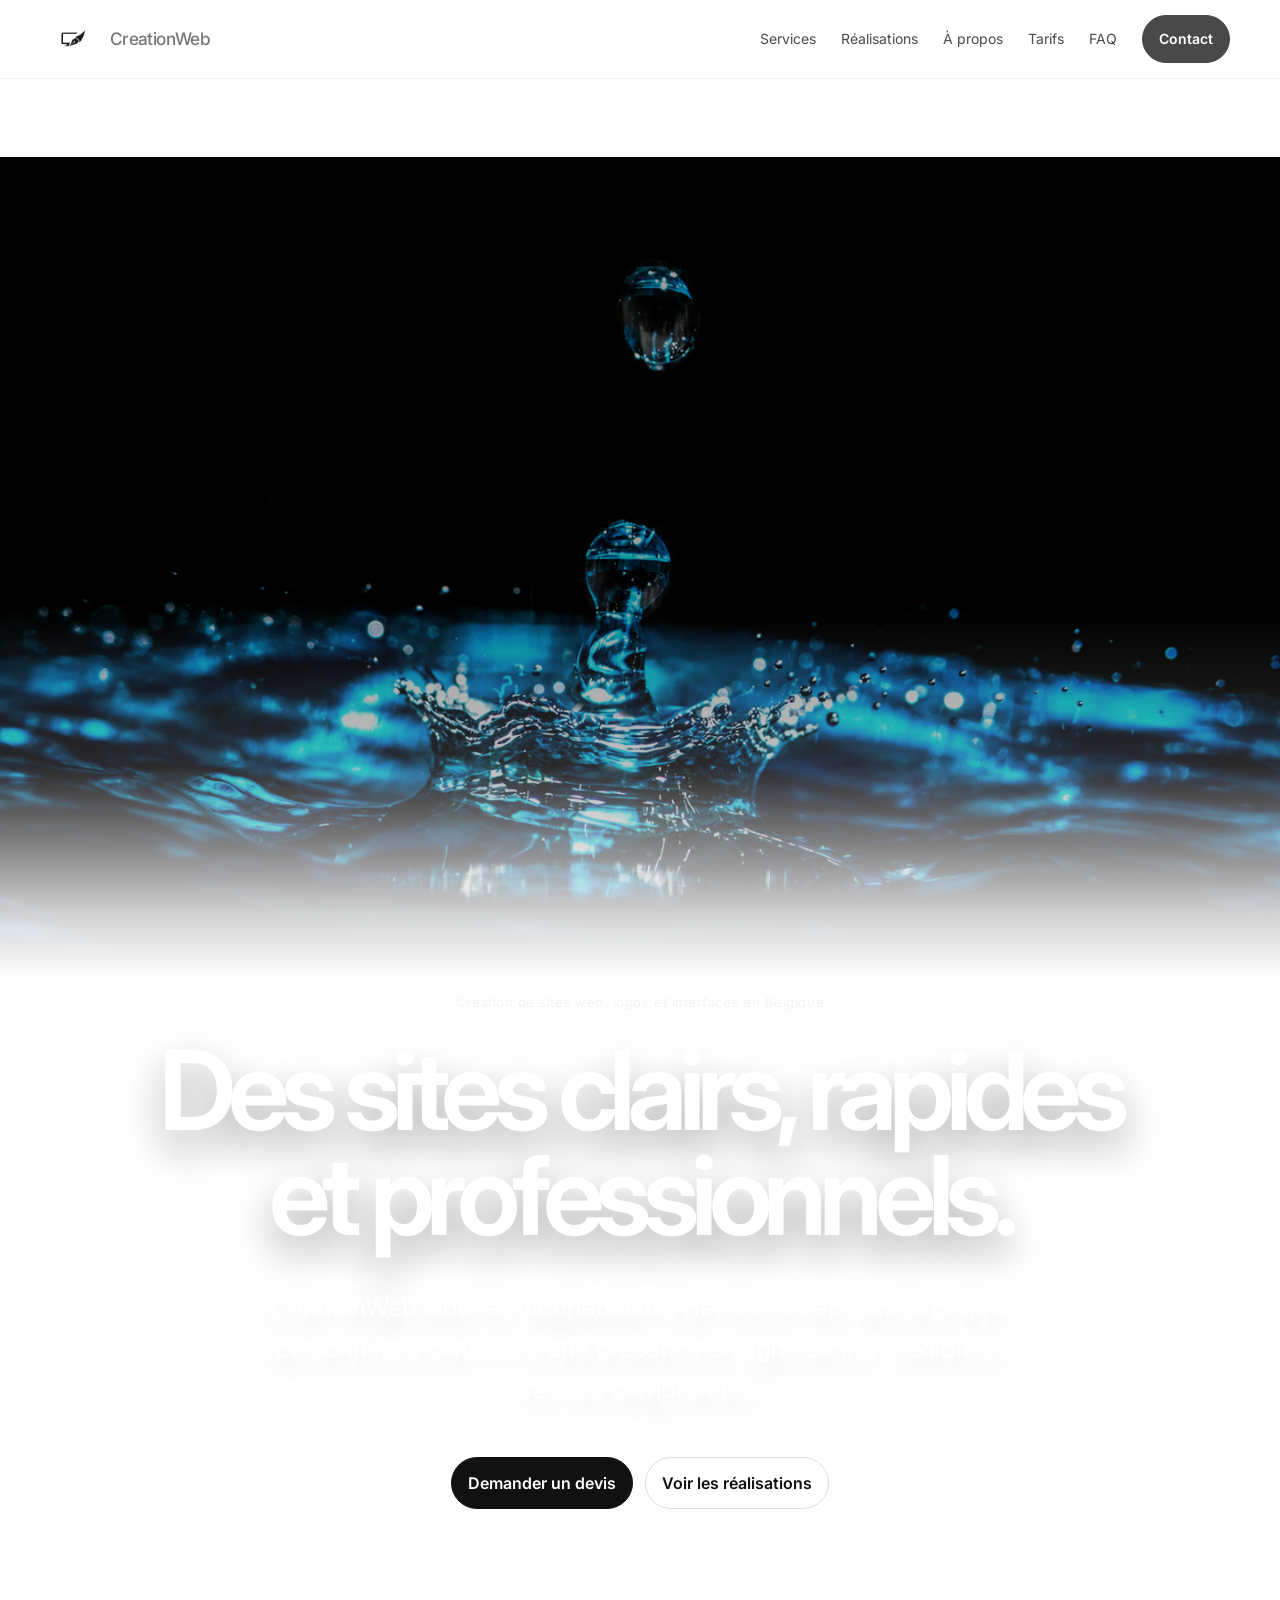
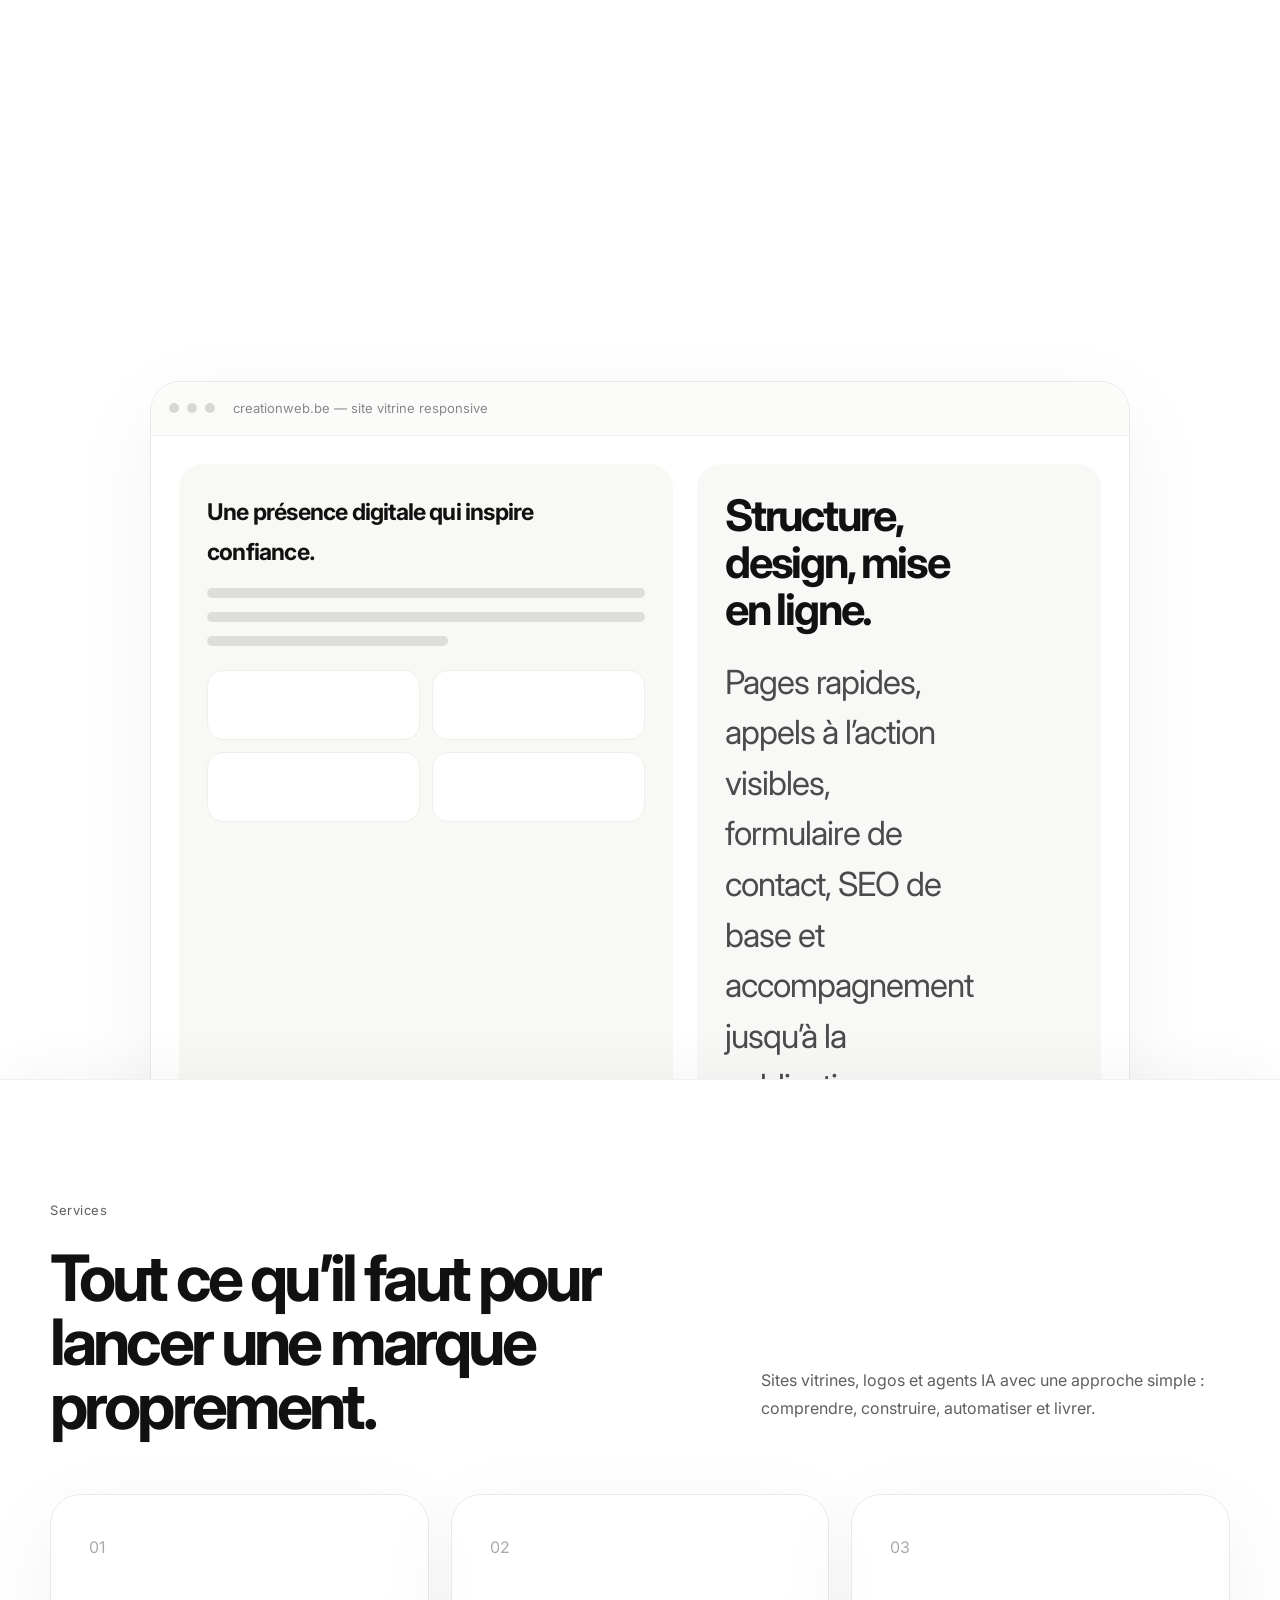
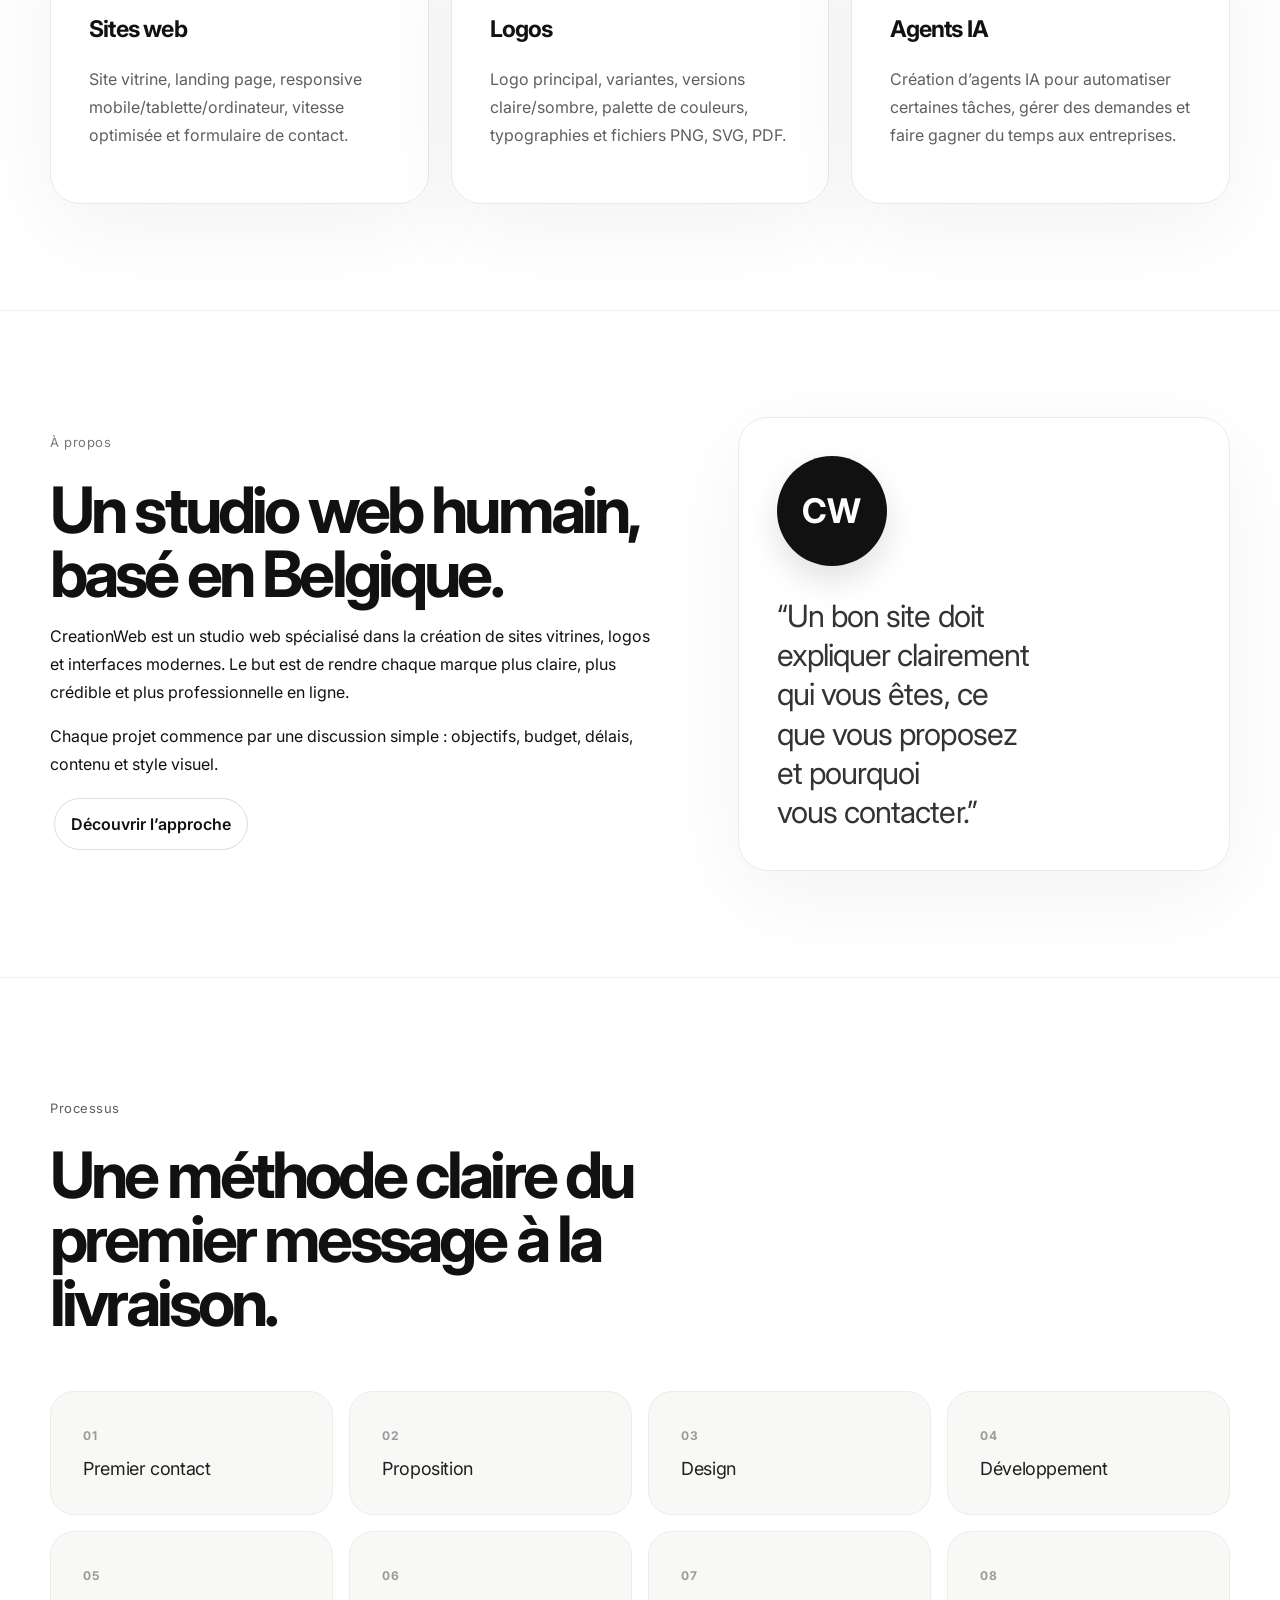
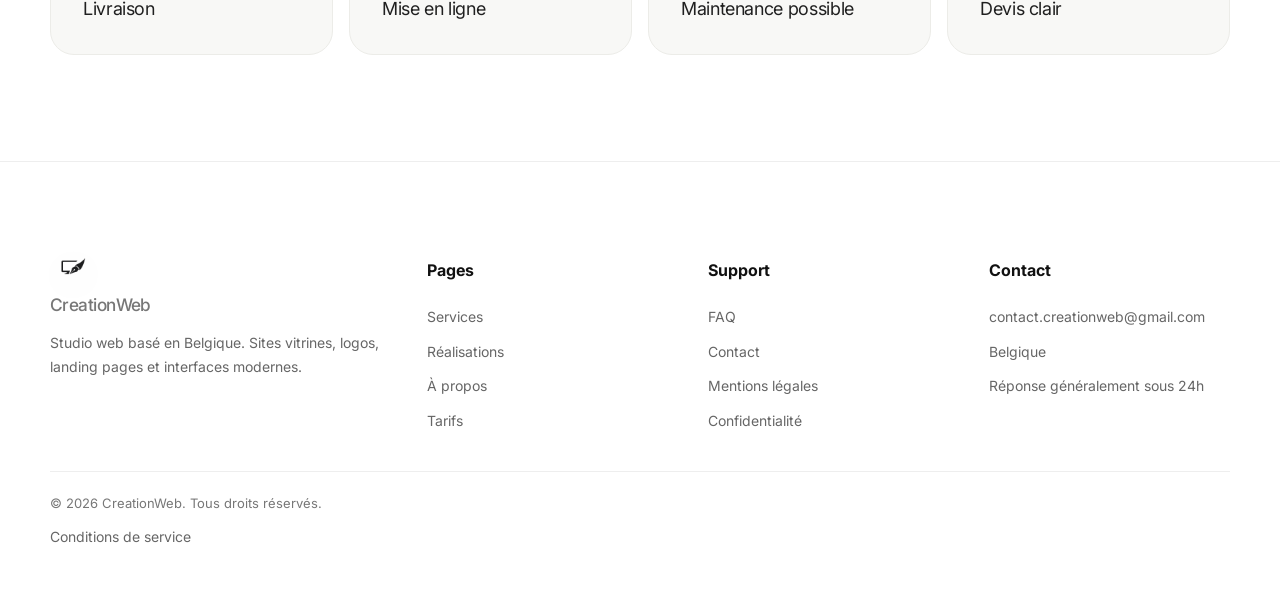
==== commit 3e56e42a: "Use hero-bg.png for homepage background" ====
--- a/index.html
+++ b/index.html
@@ -37,7 +37,7 @@
 
     <header class="hero">
       <div class="hero-media" aria-hidden="true">
-        <div class="hero-image" style="background-image:url('hero-bg.svg')"></div>
+        <div class="hero-image" style="background-image:url('hero-bg.png')"></div>
         <div class="hero-media-overlay"></div>
       </div>
 
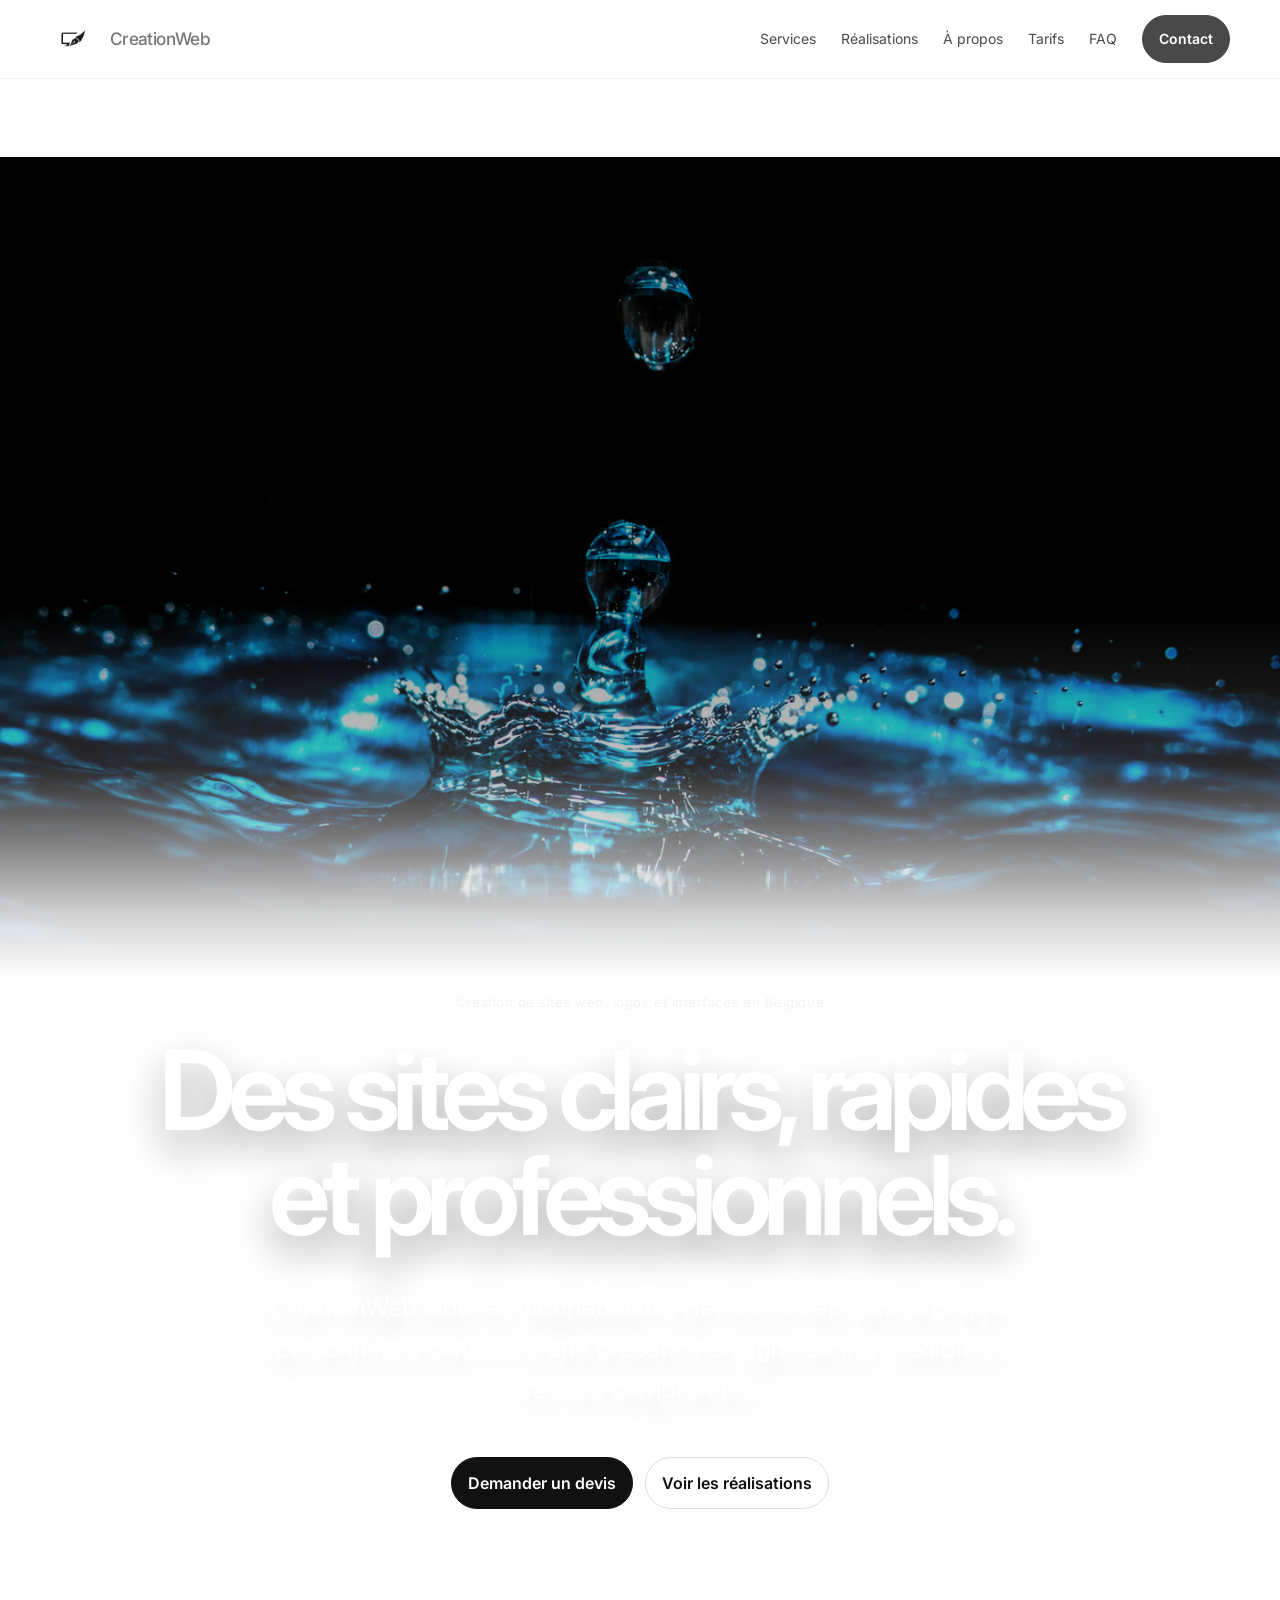
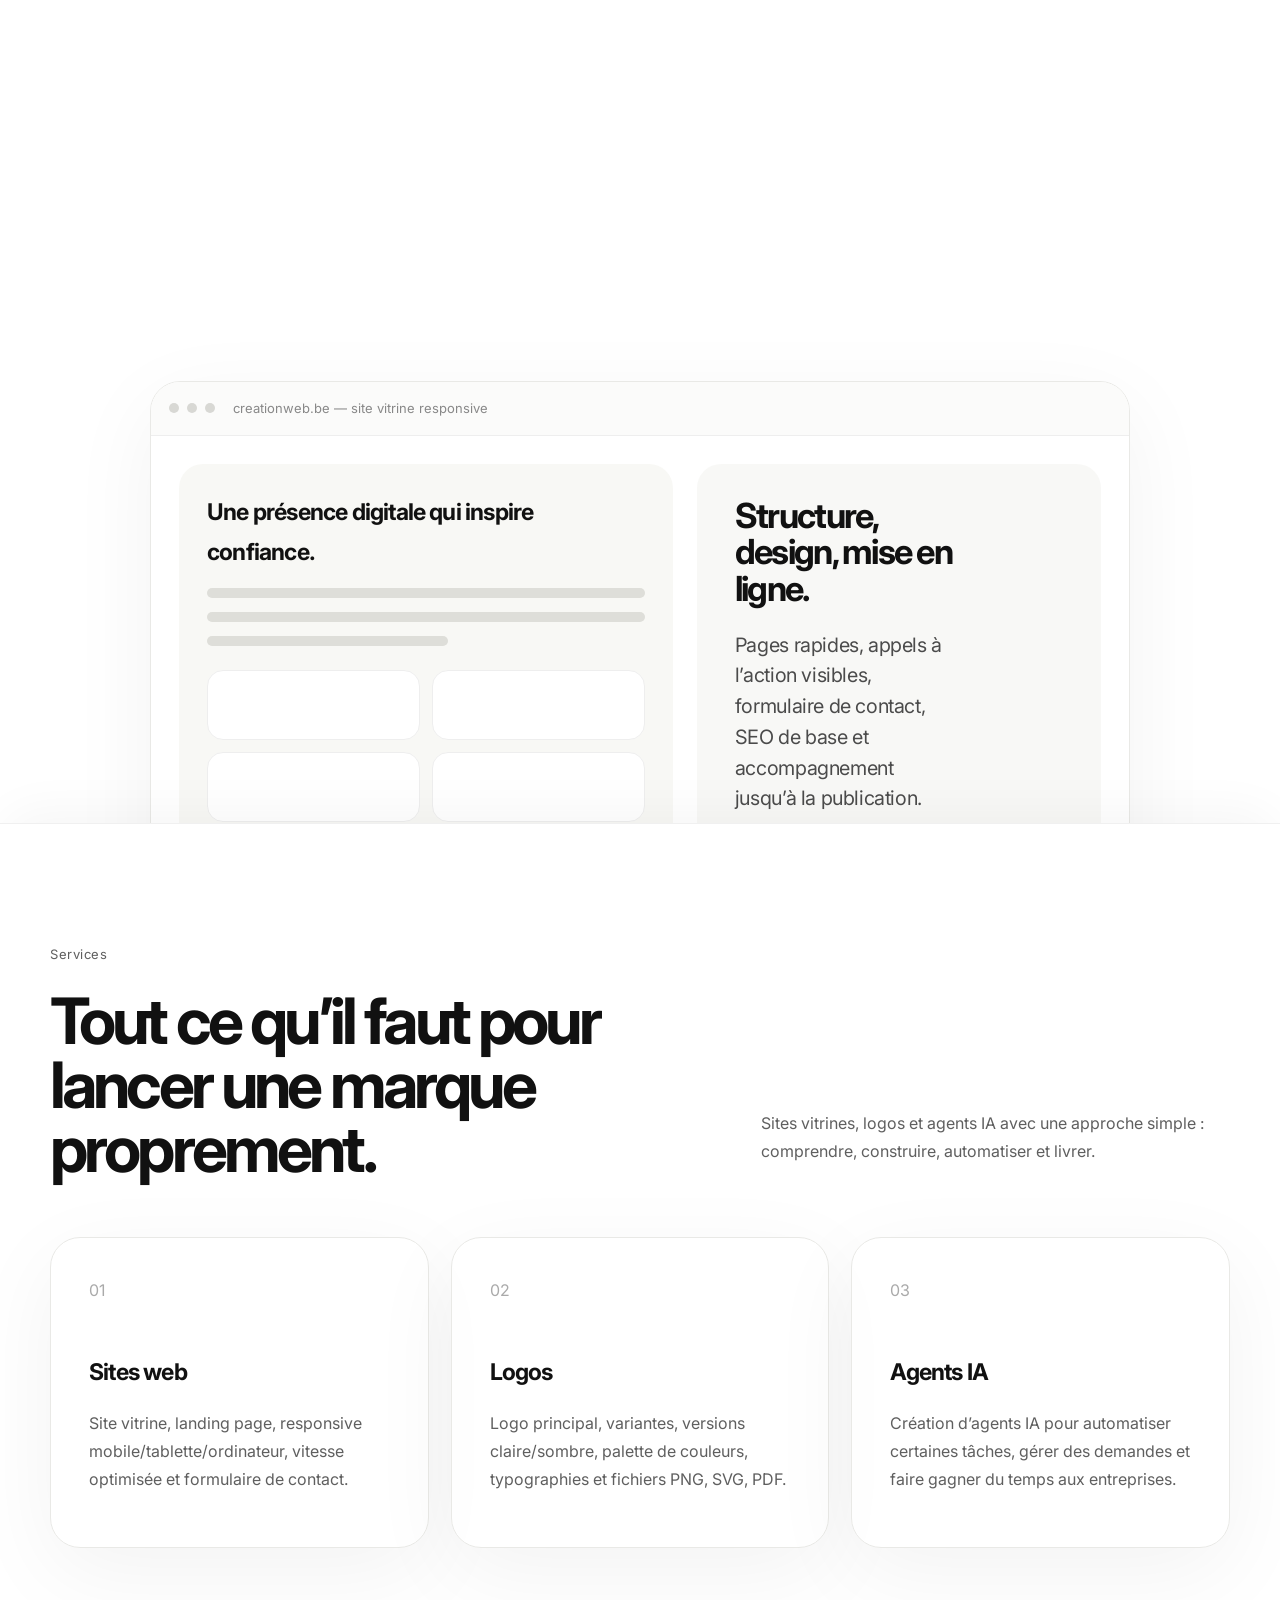
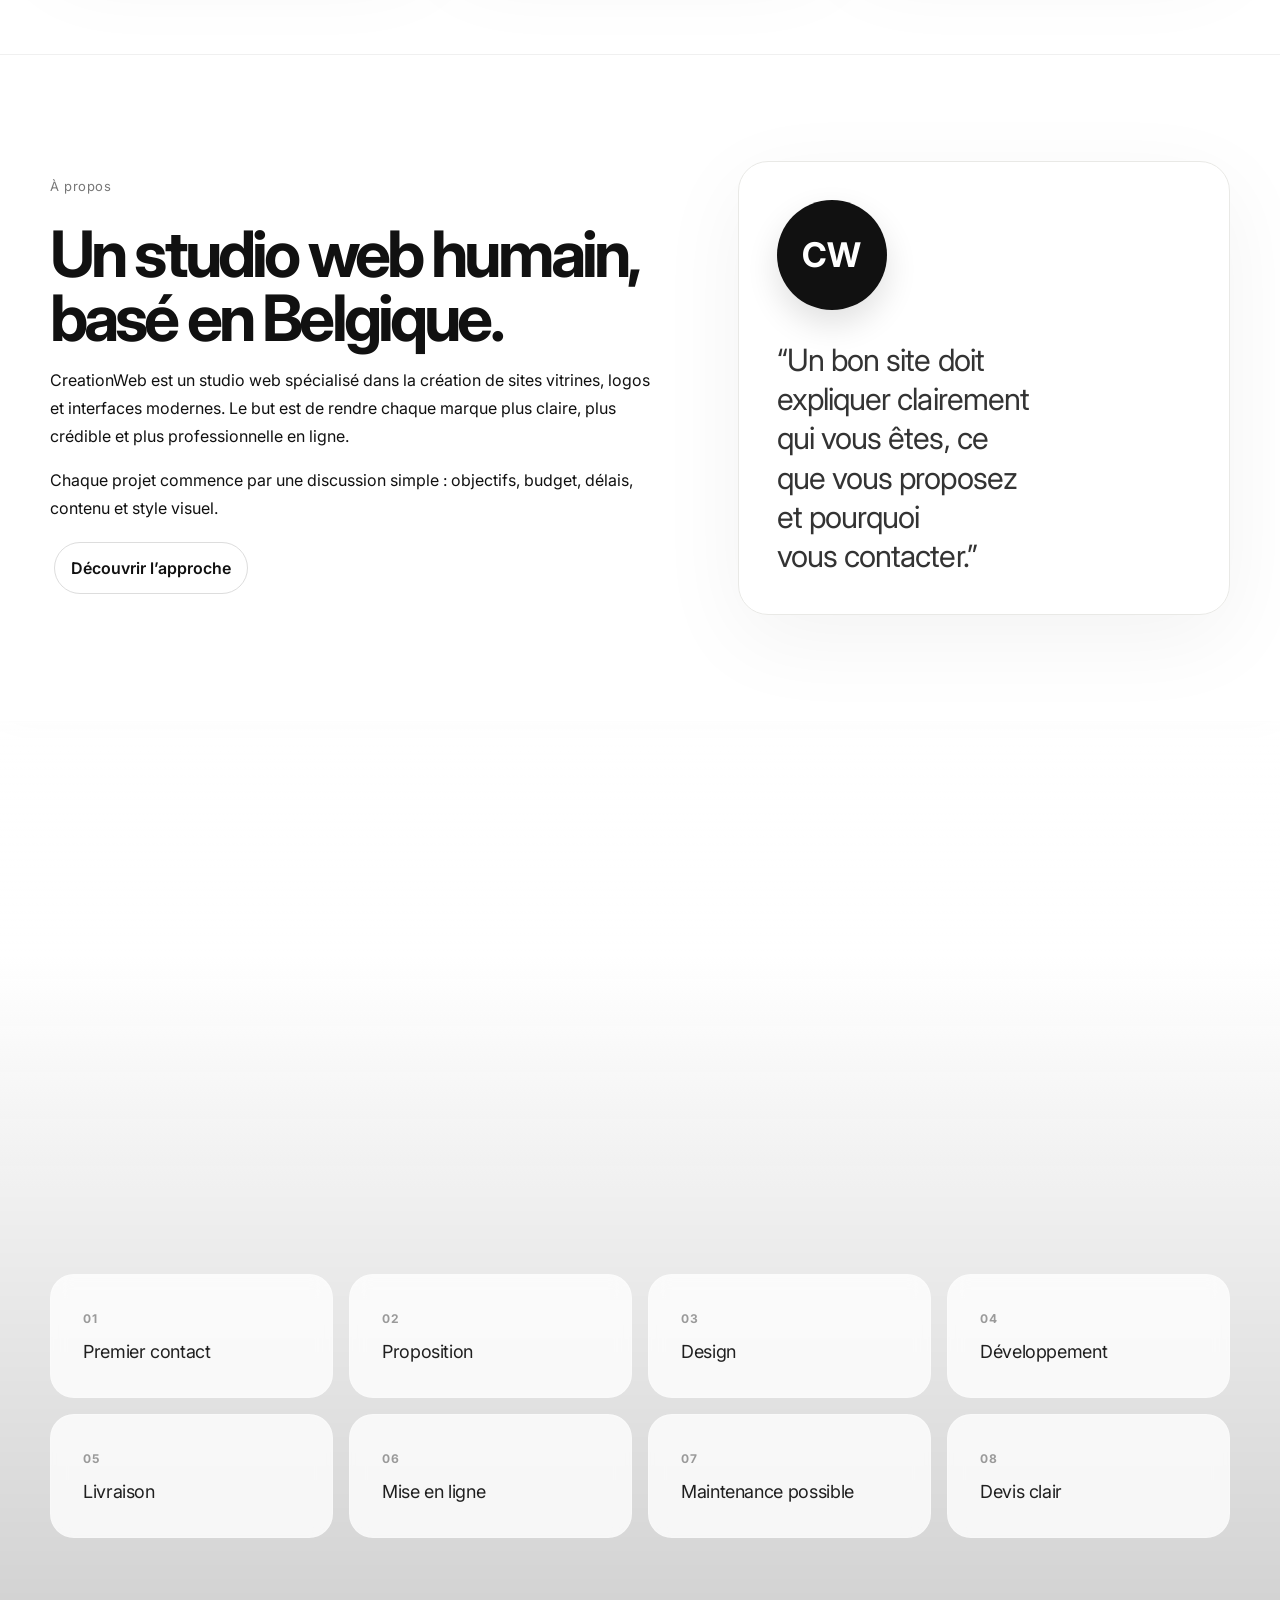
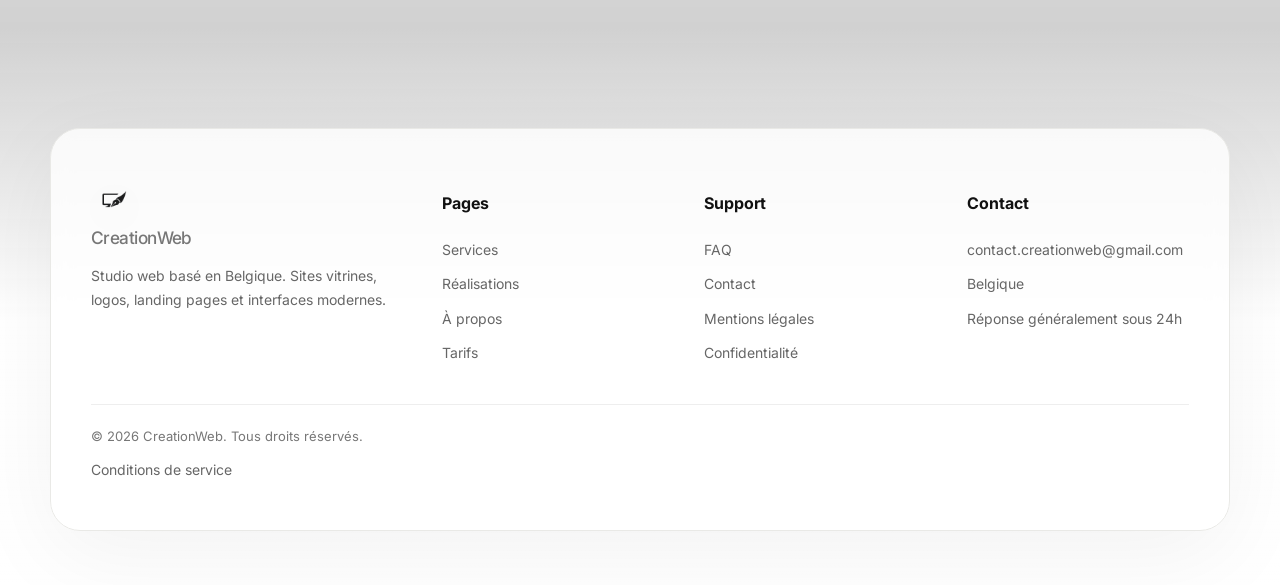
==== commit 585a15b6: "Refine homepage panels and add lower image stage" ====
--- a/index.html
+++ b/index.html
@@ -73,7 +73,7 @@
               <div class="mock-tile"></div>
             </div>
           </div>
-          <div class="preview-panel message-panel">
+          <div class="preview-panel message-panel compact-panel">
             <h3>Structure, design, mise en ligne.</h3>
             <p>
               Pages rapides, appels à l’action visibles, formulaire de contact, SEO de base et accompagnement jusqu’à la publication.
@@ -140,64 +140,73 @@
           </div>
         </div>
       </section>
-
-      <section>
-        <div class="container section-head">
-          <div>
-            <p class="eyebrow">Processus</p>
-            <h2>Une méthode claire du premier message à la livraison.</h2>
-          </div>
-        </div>
-        <div class="container features">
-          <div class="feature"><span class="step-index">01</span><span class="step-text">Premier contact</span></div>
-          <div class="feature"><span class="step-index">02</span><span class="step-text">Proposition</span></div>
-          <div class="feature"><span class="step-index">03</span><span class="step-text">Design</span></div>
-          <div class="feature"><span class="step-index">04</span><span class="step-text">Développement</span></div>
-          <div class="feature"><span class="step-index">05</span><span class="step-text">Livraison</span></div>
-          <div class="feature"><span class="step-index">06</span><span class="step-text">Mise en ligne</span></div>
-          <div class="feature"><span class="step-index">07</span><span class="step-text">Maintenance possible</span></div>
-          <div class="feature"><span class="step-index">08</span><span class="step-text">Devis clair</span></div>
+    </main>
+
+    <div class="lower-stage">
+      <div class="lower-stage-media" aria-hidden="true">
+        <div class="lower-stage-image" style="background-image:url('fond creation web 3.png')"></div>
+        <div class="lower-stage-overlay"></div>
+      </div>
+
+      <section class="stage-section process-section">
+        <div class="container">
+          <div class="section-head stage-head">
+            <div>
+              <p class="eyebrow">Processus</p>
+              <h2>Une méthode claire du premier message à la livraison.</h2>
+            </div>
+          </div>
+          <div class="features">
+            <div class="feature"><span class="step-index">01</span><span class="step-text">Premier contact</span></div>
+            <div class="feature"><span class="step-index">02</span><span class="step-text">Proposition</span></div>
+            <div class="feature"><span class="step-index">03</span><span class="step-text">Design</span></div>
+            <div class="feature"><span class="step-index">04</span><span class="step-text">Développement</span></div>
+            <div class="feature"><span class="step-index">05</span><span class="step-text">Livraison</span></div>
+            <div class="feature"><span class="step-index">06</span><span class="step-text">Mise en ligne</span></div>
+            <div class="feature"><span class="step-index">07</span><span class="step-text">Maintenance possible</span></div>
+            <div class="feature"><span class="step-index">08</span><span class="step-text">Devis clair</span></div>
+          </div>
         </div>
       </section>
-    </main>
-
-    <footer class="footer">
-      <div class="container">
-        <div class="footer-grid">
-          <div>
-            <a class="logo" href="index.html">
-              <img src="logo(1).png" alt="CreationWeb logo" />
-              <span class="logo-word">Creation<span>Web</span></span>
-            </a>
-            <p>Studio web basé en Belgique. Sites vitrines, logos, landing pages et interfaces modernes.</p>
-          </div>
-          <div>
-            <h4>Pages</h4>
-            <a href="services.html">Services</a>
-            <a href="realisations.html">Réalisations</a>
-            <a href="a-propos.html">À propos</a>
-            <a href="tarifs.html">Tarifs</a>
-          </div>
-          <div>
-            <h4>Support</h4>
-            <a href="faq.html">FAQ</a>
-            <a href="contact.html">Contact</a>
-            <a href="mentions-legales.html">Mentions légales</a>
-            <a href="confidentialite.html">Confidentialité</a>
-          </div>
-          <div>
-            <h4>Contact</h4>
-            <a href="mailto:contact.creationweb@gmail.com">contact.creationweb@gmail.com</a>
-            <p>Belgique</p>
-            <p>Réponse généralement sous 24h</p>
-          </div>
-        </div>
-        <div class="copyright">
-          © 2026 CreationWeb. Tous droits réservés.
-          <a href="conditions.html">Conditions de service</a>
-        </div>
-      </div>
-    </footer>
+
+      <footer class="footer stage-footer">
+        <div class="container footer-shell">
+          <div class="footer-grid">
+            <div>
+              <a class="logo" href="index.html">
+                <img src="logo(1).png" alt="CreationWeb logo" />
+                <span class="logo-word">Creation<span>Web</span></span>
+              </a>
+              <p>Studio web basé en Belgique. Sites vitrines, logos, landing pages et interfaces modernes.</p>
+            </div>
+            <div>
+              <h4>Pages</h4>
+              <a href="services.html">Services</a>
+              <a href="realisations.html">Réalisations</a>
+              <a href="a-propos.html">À propos</a>
+              <a href="tarifs.html">Tarifs</a>
+            </div>
+            <div>
+              <h4>Support</h4>
+              <a href="faq.html">FAQ</a>
+              <a href="contact.html">Contact</a>
+              <a href="mentions-legales.html">Mentions légales</a>
+              <a href="confidentialite.html">Confidentialité</a>
+            </div>
+            <div>
+              <h4>Contact</h4>
+              <a href="mailto:contact.creationweb@gmail.com">contact.creationweb@gmail.com</a>
+              <p>Belgique</p>
+              <p>Réponse généralement sous 24h</p>
+            </div>
+          </div>
+          <div class="copyright">
+            © 2026 CreationWeb. Tous droits réservés.
+            <a href="conditions.html">Conditions de service</a>
+          </div>
+        </div>
+      </footer>
+    </div>
 
     <script src="script.js"></script>
   </body>
--- a/styles.css
+++ b/styles.css
@@ -1 +1 @@
-:root{--bg:#fff;--text:#111;--muted:#666;--line:#e9e9e6;--soft:#f7f7f4;--max:1180px}*{box-sizing:border-box}html{scroll-behavior:smooth}body{margin:0;background:#fff;color:var(--text);font-family:Inter,system-ui,-apple-system,BlinkMacSystemFont,'Segoe UI',sans-serif;line-height:1.75;-webkit-font-smoothing:antialiased}a{text-decoration:none;color:inherit}.container{width:min(var(--max),calc(100% - 48px));margin:auto}.nav{position:sticky;top:0;z-index:40;background:rgba(255,255,255,.78);backdrop-filter:blur(18px);border-bottom:1px solid rgba(0,0,0,.06)}.nav-inner{height:78px;display:flex;align-items:center;justify-content:space-between}.logo{display:inline-flex;align-items:center;gap:14px;font-weight:700;letter-spacing:-.04em}.logo img{width:46px;height:46px;display:block;object-fit:contain;flex:none;filter:drop-shadow(0 8px 16px rgba(0,0,0,.08))}.logo-word{display:inline-flex;align-items:baseline;font-size:1.08rem}.logo span{color:#777;font-weight:500}.menu{display:flex;gap:25px;align-items:center;font-size:14px}.menu a{opacity:.76}.menu a:hover{opacity:1}.cta,.pill{border:1px solid #ddd;border-radius:999px;padding:11px 16px;background:#fff;font-weight:600}.pill{display:inline-flex;margin:4px}.primary,.cta{background:#111;color:#fff;border-color:#111}.hero{position:relative;min-height:155vh;padding:132px 0 0;text-align:center;background:transparent}.hero-media{position:sticky;top:78px;height:calc(100vh - 78px);margin-top:calc(-1 * (132px - 78px));z-index:0;overflow:hidden}.hero-image{position:absolute;inset:0;background-size:cover;background-position:center center;transform:scale(1.02);filter:saturate(.98) contrast(1.02) brightness(.7)}.hero-media-overlay{position:absolute;inset:0;background:linear-gradient(180deg,rgba(0,0,0,.2) 0%,rgba(0,0,0,.08) 28%,rgba(0,0,0,.12) 55%,rgba(255,255,255,.16) 74%,rgba(255,255,255,.82) 92%,rgba(255,255,255,1) 100%)}.hero-copy-wrap,.browser-card{position:relative;z-index:2}.hero-copy-wrap{padding-top:12px}.kicker{font-size:13px;letter-spacing:.04em;color:#f3f3f3;margin-bottom:24px;text-shadow:0 10px 30px rgba(0,0,0,.36)}.eyebrow{font-size:13px;letter-spacing:.04em;color:#777;margin-bottom:24px}h1{font-size:clamp(48px,9vw,110px);line-height:.96;letter-spacing:-.075em;font-weight:650;margin:0 auto;max-width:1050px;color:#fff;text-shadow:0 18px 42px rgba(0,0,0,.32)}h2{font-size:clamp(36px,5vw,70px);line-height:1;letter-spacing:-.06em;margin:0}h3{font-size:23px;letter-spacing:-.035em;margin:0 0 16px}.hero p,.page-head p{font-size:clamp(18px,2.1vw,25px);line-height:1.65;max-width:760px;margin:38px auto 0}.hero-copy-wrap>p{color:rgba(255,255,255,.94);text-shadow:0 12px 32px rgba(0,0,0,.28)}.hero-actions{margin-top:42px}.browser-card,.card,.project,.price-table,.contact-panel,.visual,.faq-item{border:1px solid var(--line);background:rgba(255,255,255,.82);border-radius:30px;box-shadow:0 24px 90px rgba(0,0,0,.05)}.browser-card{width:min(980px,calc(100% - 48px));margin:52vh auto 0;text-align:left;overflow:hidden;background:rgba(255,255,255,.76);backdrop-filter:blur(12px)}.browser-top{height:54px;border-bottom:1px solid #eee;background:#fbfbfa;display:flex;align-items:center;gap:8px;padding:0 18px}.dot{width:10px;height:10px;border-radius:50%;background:#d8d8d4}.address{margin-left:10px;color:#888;font-size:13px}.browser-body{display:grid;grid-template-columns:1.1fr .9fr;gap:24px;padding:28px}.preview-panel,.feature,.project-image{background:rgba(247,247,244,.78);border-radius:24px;padding:28px}.trust-panel{background:rgba(247,247,244,.88)}.line{height:10px;background:#deded9;border-radius:20px;margin:14px 0}.line.short{width:55%}.mock-grid{display:grid;grid-template-columns:repeat(2,1fr);gap:12px;margin-top:24px}.mock-tile{height:70px;background:#fff;border:1px solid #eee;border-radius:16px}.message-panel{display:flex;flex-direction:column;justify-content:center;min-height:560px}.message-panel h3{font-size:clamp(34px,3.4vw,54px);line-height:1.08;letter-spacing:-.05em;max-width:9ch;margin:0 0 24px}.message-panel p{font-size:clamp(24px,2.6vw,34px);line-height:1.52;letter-spacing:-.03em;color:#4b4b4b;max-width:12ch;margin:0}main{position:relative;z-index:3;background:#fff;margin-top:-90px;border-top-left-radius:36px;border-top-right-radius:36px;box-shadow:0 -12px 50px rgba(0,0,0,.04)}section{padding:106px 0;border-top:1px solid rgba(0,0,0,.06);scroll-margin-top:110px;background:#fff}.section-head{display:grid;grid-template-columns:1fr .7fr;gap:40px;align-items:end;margin-bottom:56px}.section-head p,.card p,.project p,.contact-panel p,.visual p,.faq-item p,.legal p,.footer p{color:#5f5f5f}.grid{display:grid;grid-template-columns:repeat(3,1fr);gap:22px}.card{padding:38px;min-height:260px}.number{color:#aaa;margin-bottom:48px}.split{display:grid;grid-template-columns:1fr .8fr;gap:72px;align-items:center}.visual{display:flex;flex-direction:column;justify-content:space-between;align-items:flex-start;min-height:390px;padding:38px;gap:30px;overflow:hidden}.human{width:110px;height:110px;border-radius:50%;background:#111;color:#fff;display:grid;place-items:center;font-size:34px;font-weight:700;margin-bottom:0;box-shadow:0 14px 32px rgba(0,0,0,.12)}.quote{font-size:clamp(24px,2.4vw,38px)!important;line-height:1.28!important;letter-spacing:-.03em;max-width:14ch;margin:0!important;color:#333!important;text-wrap:balance}.features{display:grid;grid-template-columns:repeat(4,minmax(0,1fr));gap:16px;align-items:stretch}.feature{border:1px solid #ecece8;min-height:124px;display:flex;flex-direction:column;justify-content:center;align-items:flex-start;padding:28px 32px}.step-index{display:block;margin-bottom:10px;color:#9a9a9a;font-size:12px;font-weight:700;letter-spacing:.12em}.step-text{display:block;color:#202020;font-size:18px;line-height:1.4;letter-spacing:-.02em}.price-table{overflow:hidden}.price-row{display:grid;grid-template-columns:1fr 1.2fr 1.7fr 1fr;border-top:1px solid #eee}.price-row:first-child{border-top:0}.price-row div{padding:24px}.header{background:#fbfbfa;color:#777;font-size:13px}.price{font-weight:700}.portfolio{display:grid;grid-template-columns:repeat(2,1fr);gap:24px}.project{padding:18px}.project-image{height:220px;display:grid;place-items:center;margin-bottom:24px}.project-browser{width:76%;height:120px;background:#fff;border:1px solid #ddd;border-radius:18px}.project h3,.project p{padding:0 12px}.page-head{padding:132px 0 72px;scroll-margin-top:110px}.page-head h1{font-size:clamp(44px,7vw,88px);margin:0;max-width:900px}.page-head p{margin-left:0}.faq-list{display:grid;gap:16px}.faq-item{padding:30px}.contact-grid{display:grid;grid-template-columns:.8fr 1.2fr;gap:24px}.form{display:grid;gap:16px}.form input,.form select,.form textarea{width:100%;border:1px solid #ddd;border-radius:18px;padding:16px;font:inherit;background:#fbfbfa}.form textarea{min-height:130px}.form button{border:0;border-radius:999px;background:#111;color:#fff;padding:15px;font:inherit;font-weight:700}.legal{max-width:820px}.legal h2{font-size:28px;margin-top:54px}.footer{position:relative;z-index:3;padding:72px 0 50px;background:rgba(255,255,255,.96);border-top:1px solid #eee}.footer-grid{display:grid;grid-template-columns:1.4fr repeat(3,1fr);gap:40px}.footer a,.footer p{display:block;color:#666;margin:10px 0;font-size:14px}.copyright{border-top:1px solid #eee;margin-top:28px;padding-top:20px;color:#777;font-size:13px}.reveal{opacity:0;transform:translateY(22px);filter:blur(4px);transition:.8s cubic-bezier(.22,1,.36,1)}.reveal.is-visible{opacity:1;transform:none;filter:none}@media(prefers-reduced-motion:no-preference){.nav{animation:drop .55s ease both}.hero h1,.hero p,.hero-actions,.browser-card,.page-head h1,.page-head p{animation:show .75s ease both}.card,.project,.contact-panel,.visual,.pill,.cta,.form button{transition:.25s ease}.card:hover,.project:hover,.contact-panel:hover,.visual:hover{transform:translateY(-5px);box-shadow:0 22px 60px rgba(0,0,0,.07)}.pill:hover,.cta:hover,.form button:hover{transform:translateY(-2px)}}@keyframes show{from{opacity:0;transform:translateY(18px);filter:blur(6px)}to{opacity:1;transform:none;filter:none}}@keyframes drop{from{opacity:0;transform:translateY(-10px)}to{opacity:1;transform:none}}@media(max-width:900px){.menu{display:none}.grid,.split,.features,.portfolio,.contact-grid,.footer-grid,.browser-body,.section-head{grid-template-columns:1fr}.hero{min-height:auto;padding:92px 0 0}.hero-media{top:78px;height:72vh;margin-top:-14px}.kicker{color:#fff}.browser-card{width:calc(100% - 24px);margin-top:38vh}.message-panel{min-height:auto}.message-panel p{max-width:none}main{margin-top:-56px;border-top-left-radius:28px;border-top-right-radius:28px}.visual{min-height:auto}.quote{max-width:none}.feature{min-height:112px}.logo{gap:10px}.logo img{width:38px;height:38px}.logo-word{font-size:1rem}}@media(max-width:640px){.hero-media{height:68vh}.browser-body{padding:16px}.message-panel{padding:22px}.message-panel h3{font-size:clamp(30px,8vw,42px)}.message-panel p{font-size:clamp(21px,6.6vw,28px)}.mock-tile{height:72px}main{margin-top:-34px}}
+:root{--bg:#fff;--text:#111;--muted:#666;--line:#e9e9e6;--soft:#f7f7f4;--max:1180px}*{box-sizing:border-box}html{scroll-behavior:smooth}body{margin:0;background:#fff;color:var(--text);font-family:Inter,system-ui,-apple-system,BlinkMacSystemFont,'Segoe UI',sans-serif;line-height:1.75;-webkit-font-smoothing:antialiased}a{text-decoration:none;color:inherit}.container{width:min(var(--max),calc(100% - 48px));margin:auto}.nav{position:sticky;top:0;z-index:40;background:rgba(255,255,255,.78);backdrop-filter:blur(18px);border-bottom:1px solid rgba(0,0,0,.06)}.nav-inner{height:78px;display:flex;align-items:center;justify-content:space-between}.logo{display:inline-flex;align-items:center;gap:14px;font-weight:700;letter-spacing:-.04em}.logo img{width:46px;height:46px;display:block;object-fit:contain;flex:none;filter:drop-shadow(0 8px 16px rgba(0,0,0,.08))}.logo-word{display:inline-flex;align-items:baseline;font-size:1.08rem}.logo span{color:#777;font-weight:500}.menu{display:flex;gap:25px;align-items:center;font-size:14px}.menu a{opacity:.76}.menu a:hover{opacity:1}.cta,.pill{border:1px solid #ddd;border-radius:999px;padding:11px 16px;background:#fff;font-weight:600}.pill{display:inline-flex;margin:4px}.primary,.cta{background:#111;color:#fff;border-color:#111}.hero{position:relative;min-height:155vh;padding:132px 0 0;text-align:center;background:transparent}.hero-media{position:sticky;top:78px;height:calc(100vh - 78px);margin-top:calc(-1 * (132px - 78px));z-index:0;overflow:hidden}.hero-image{position:absolute;inset:0;background-size:cover;background-position:center center;transform:scale(1.02);filter:saturate(.98) contrast(1.02) brightness(.7)}.hero-media-overlay{position:absolute;inset:0;background:linear-gradient(180deg,rgba(0,0,0,.2) 0%,rgba(0,0,0,.08) 28%,rgba(0,0,0,.12) 55%,rgba(255,255,255,.16) 74%,rgba(255,255,255,.82) 92%,rgba(255,255,255,1) 100%)}.hero-copy-wrap,.browser-card{position:relative;z-index:2}.hero-copy-wrap{padding-top:12px}.kicker{font-size:13px;letter-spacing:.04em;color:#f3f3f3;margin-bottom:24px;text-shadow:0 10px 30px rgba(0,0,0,.36)}.eyebrow{font-size:13px;letter-spacing:.04em;color:#777;margin-bottom:24px}h1{font-size:clamp(48px,9vw,110px);line-height:.96;letter-spacing:-.075em;font-weight:650;margin:0 auto;max-width:1050px;color:#fff;text-shadow:0 18px 42px rgba(0,0,0,.32)}h2{font-size:clamp(36px,5vw,70px);line-height:1;letter-spacing:-.06em;margin:0}h3{font-size:23px;letter-spacing:-.035em;margin:0 0 16px}.hero p,.page-head p{font-size:clamp(18px,2.1vw,25px);line-height:1.65;max-width:760px;margin:38px auto 0}.hero-copy-wrap>p{color:rgba(255,255,255,.94);text-shadow:0 12px 32px rgba(0,0,0,.28)}.hero-actions{margin-top:42px}.browser-card,.card,.project,.price-table,.contact-panel,.visual,.faq-item,.stage-head,.footer-shell{border:1px solid var(--line);background:rgba(255,255,255,.82);border-radius:30px;box-shadow:0 24px 90px rgba(0,0,0,.05)}.browser-card{width:min(980px,calc(100% - 48px));margin:52vh auto 0;text-align:left;overflow:hidden;background:rgba(255,255,255,.76);backdrop-filter:blur(12px)}.browser-top{height:54px;border-bottom:1px solid #eee;background:#fbfbfa;display:flex;align-items:center;gap:8px;padding:0 18px}.dot{width:10px;height:10px;border-radius:50%;background:#d8d8d4}.address{margin-left:10px;color:#888;font-size:13px}.browser-body{display:grid;grid-template-columns:1.1fr .9fr;gap:24px;padding:28px;align-items:stretch}.preview-panel,.feature,.project-image{background:rgba(247,247,244,.78);border-radius:24px;padding:28px}.trust-panel{background:rgba(247,247,244,.88)}.line{height:10px;background:#deded9;border-radius:20px;margin:14px 0}.line.short{width:55%}.mock-grid{display:grid;grid-template-columns:repeat(2,1fr);gap:12px;margin-top:24px}.mock-tile{height:70px;background:#fff;border:1px solid #eee;border-radius:16px}.message-panel{display:flex;flex-direction:column;justify-content:flex-start;min-height:420px;padding:34px 38px}.compact-panel h3{font-size:clamp(26px,2.7vw,42px);line-height:1.06;letter-spacing:-.05em;max-width:10ch;margin:0 0 22px}.compact-panel p{font-size:clamp(16px,1.55vw,24px);line-height:1.55;letter-spacing:-.02em;color:#4b4b4b;max-width:18ch;margin:0}.lower-stage{position:relative;z-index:3;background:transparent;padding:118px 0 0}.lower-stage-media{position:absolute;inset:0;z-index:0;overflow:hidden}.lower-stage-image{position:sticky;top:78px;height:calc(100vh - 78px);background-size:cover;background-position:center center;filter:brightness(.42) saturate(.92)}.lower-stage-overlay{position:absolute;inset:0;background:linear-gradient(180deg,rgba(255,255,255,.2) 0%,rgba(255,255,255,.08) 16%,rgba(0,0,0,.06) 32%,rgba(0,0,0,.18) 62%,rgba(255,255,255,.22) 82%,rgba(255,255,255,.86) 100%)}main{position:relative;z-index:3;background:#fff;margin-top:-90px;border-top-left-radius:36px;border-top-right-radius:36px;box-shadow:0 -12px 50px rgba(0,0,0,.04)}section{padding:106px 0;border-top:1px solid rgba(0,0,0,.06);scroll-margin-top:110px;background:#fff}.stage-section{position:relative;z-index:2;background:transparent;border-top:0}.section-head{display:grid;grid-template-columns:1fr .7fr;gap:40px;align-items:end;margin-bottom:56px}.stage-head{grid-template-columns:1fr;padding:42px 46px;background:rgba(255,255,255,.78);backdrop-filter:blur(10px)}.section-head p,.card p,.project p,.contact-panel p,.visual p,.faq-item p,.legal p,.footer p{color:#5f5f5f}.grid{display:grid;grid-template-columns:repeat(3,1fr);gap:22px}.card{padding:38px;min-height:260px}.number{color:#aaa;margin-bottom:48px}.split{display:grid;grid-template-columns:1fr .8fr;gap:72px;align-items:center}.visual{display:flex;flex-direction:column;justify-content:space-between;align-items:flex-start;min-height:390px;padding:38px;gap:30px;overflow:hidden}.human{width:110px;height:110px;border-radius:50%;background:#111;color:#fff;display:grid;place-items:center;font-size:34px;font-weight:700;margin-bottom:0;box-shadow:0 14px 32px rgba(0,0,0,.12)}.quote{font-size:clamp(24px,2.4vw,38px)!important;line-height:1.28!important;letter-spacing:-.03em;max-width:14ch;margin:0!important;color:#333!important;text-wrap:balance}.features{display:grid;grid-template-columns:repeat(4,minmax(0,1fr));gap:16px;align-items:stretch}.feature{border:1px solid rgba(255,255,255,.22);min-height:124px;display:flex;flex-direction:column;justify-content:center;align-items:flex-start;padding:28px 32px;background:rgba(255,255,255,.78);backdrop-filter:blur(10px)}.step-index{display:block;margin-bottom:10px;color:#9a9a9a;font-size:12px;font-weight:700;letter-spacing:.12em}.step-text{display:block;color:#202020;font-size:18px;line-height:1.4;letter-spacing:-.02em}.price-table{overflow:hidden}.price-row{display:grid;grid-template-columns:1fr 1.2fr 1.7fr 1fr;border-top:1px solid #eee}.price-row:first-child{border-top:0}.price-row div{padding:24px}.header{background:#fbfbfa;color:#777;font-size:13px}.price{font-weight:700}.portfolio{display:grid;grid-template-columns:repeat(2,1fr);gap:24px}.project{padding:18px}.project-image{height:220px;display:grid;place-items:center;margin-bottom:24px}.project-browser{width:76%;height:120px;background:#fff;border:1px solid #ddd;border-radius:18px}.project h3,.project p{padding:0 12px}.page-head{padding:132px 0 72px;scroll-margin-top:110px}.page-head h1{font-size:clamp(44px,7vw,88px);margin:0;max-width:900px}.page-head p{margin-left:0}.faq-list{display:grid;gap:16px}.faq-item{padding:30px}.contact-grid{display:grid;grid-template-columns:.8fr 1.2fr;gap:24px}.form{display:grid;gap:16px}.form input,.form select,.form textarea{width:100%;border:1px solid #ddd;border-radius:18px;padding:16px;font:inherit;background:#fbfbfa}.form textarea{min-height:130px}.form button{border:0;border-radius:999px;background:#111;color:#fff;padding:15px;font:inherit;font-weight:700}.legal{max-width:820px}.legal h2{font-size:28px;margin-top:54px}.footer{position:relative;z-index:2;padding:84px 0 54px;background:transparent;border-top:0}.footer-shell{padding:38px 40px;background:rgba(255,255,255,.8);backdrop-filter:blur(10px)}.footer-grid{display:grid;grid-template-columns:1.4fr repeat(3,1fr);gap:40px}.footer a,.footer p{display:block;color:#666;margin:10px 0;font-size:14px}.copyright{border-top:1px solid #eee;margin-top:28px;padding-top:20px;color:#777;font-size:13px}.reveal{opacity:0;transform:translateY(22px);filter:blur(4px);transition:.8s cubic-bezier(.22,1,.36,1)}.reveal.is-visible{opacity:1;transform:none;filter:none}@media(prefers-reduced-motion:no-preference){.nav{animation:drop .55s ease both}.hero h1,.hero p,.hero-actions,.browser-card,.page-head h1,.page-head p{animation:show .75s ease both}.card,.project,.contact-panel,.visual,.pill,.cta,.form button,.feature,.stage-head,.footer-shell{transition:.25s ease}.card:hover,.project:hover,.contact-panel:hover,.visual:hover,.feature:hover{transform:translateY(-5px);box-shadow:0 22px 60px rgba(0,0,0,.07)}.pill:hover,.cta:hover,.form button:hover{transform:translateY(-2px)}}@keyframes show{from{opacity:0;transform:translateY(18px);filter:blur(6px)}to{opacity:1;transform:none;filter:none}}@keyframes drop{from{opacity:0;transform:translateY(-10px)}to{opacity:1;transform:none}}@media(max-width:900px){.menu{display:none}.grid,.split,.features,.portfolio,.contact-grid,.footer-grid,.browser-body,.section-head{grid-template-columns:1fr}.hero{min-height:auto;padding:92px 0 0}.hero-media{top:78px;height:72vh;margin-top:-14px}.kicker{color:#fff}.browser-card{width:calc(100% - 24px);margin-top:38vh}.message-panel{min-height:auto}.compact-panel h3,.compact-panel p{max-width:none}main{margin-top:-56px;border-top-left-radius:28px;border-top-right-radius:28px}.lower-stage{padding-top:84px}.lower-stage-image{top:78px;height:72vh}.stage-head,.footer-shell{padding:30px 24px}.visual{min-height:auto}.quote{max-width:none}.feature{min-height:112px}.logo{gap:10px}.logo img{width:38px;height:38px}.logo-word{font-size:1rem}}@media(max-width:640px){.hero-media{height:68vh}.browser-body{padding:16px}.message-panel{padding:24px}.compact-panel h3{font-size:clamp(24px,10vw,34px)}.compact-panel p{font-size:clamp(16px,5vw,22px)}.lower-stage{padding-top:64px}.lower-stage-image{height:68vh}.mock-tile{height:72px}main{margin-top:-34px}}
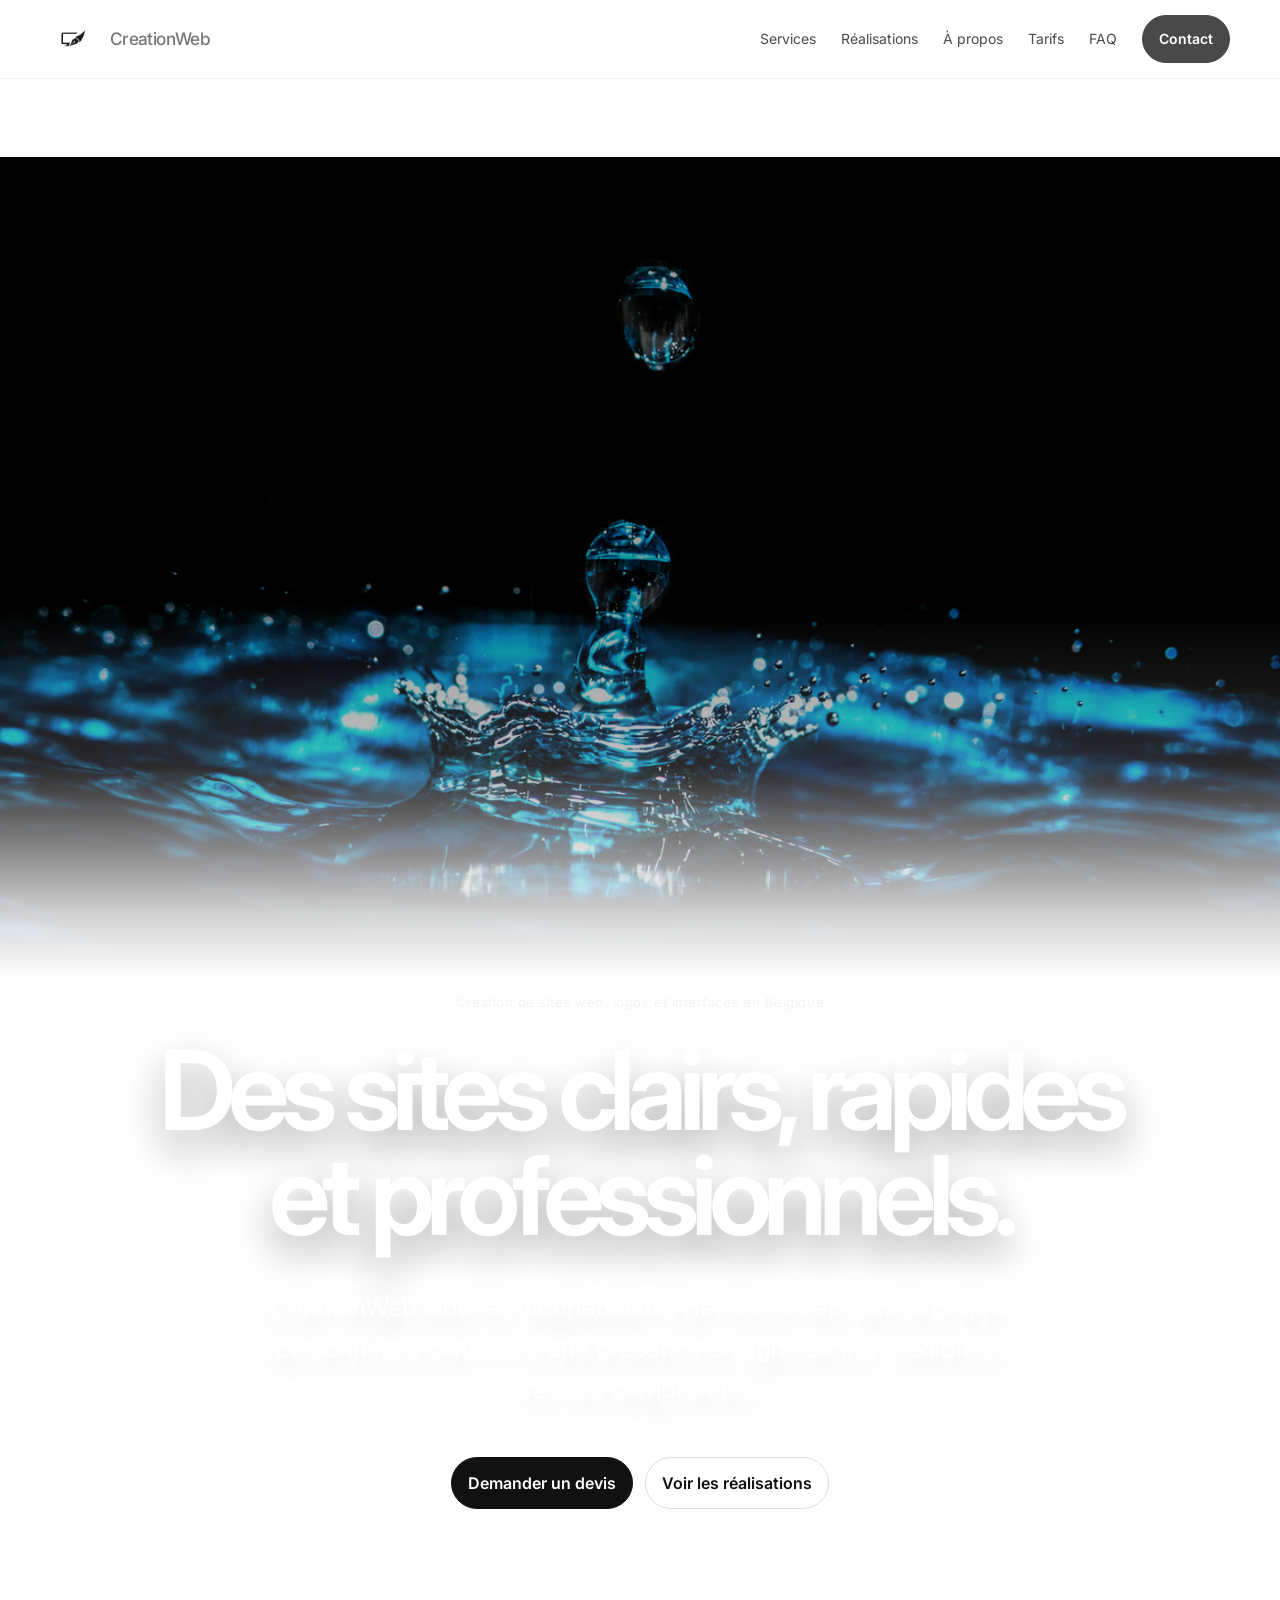
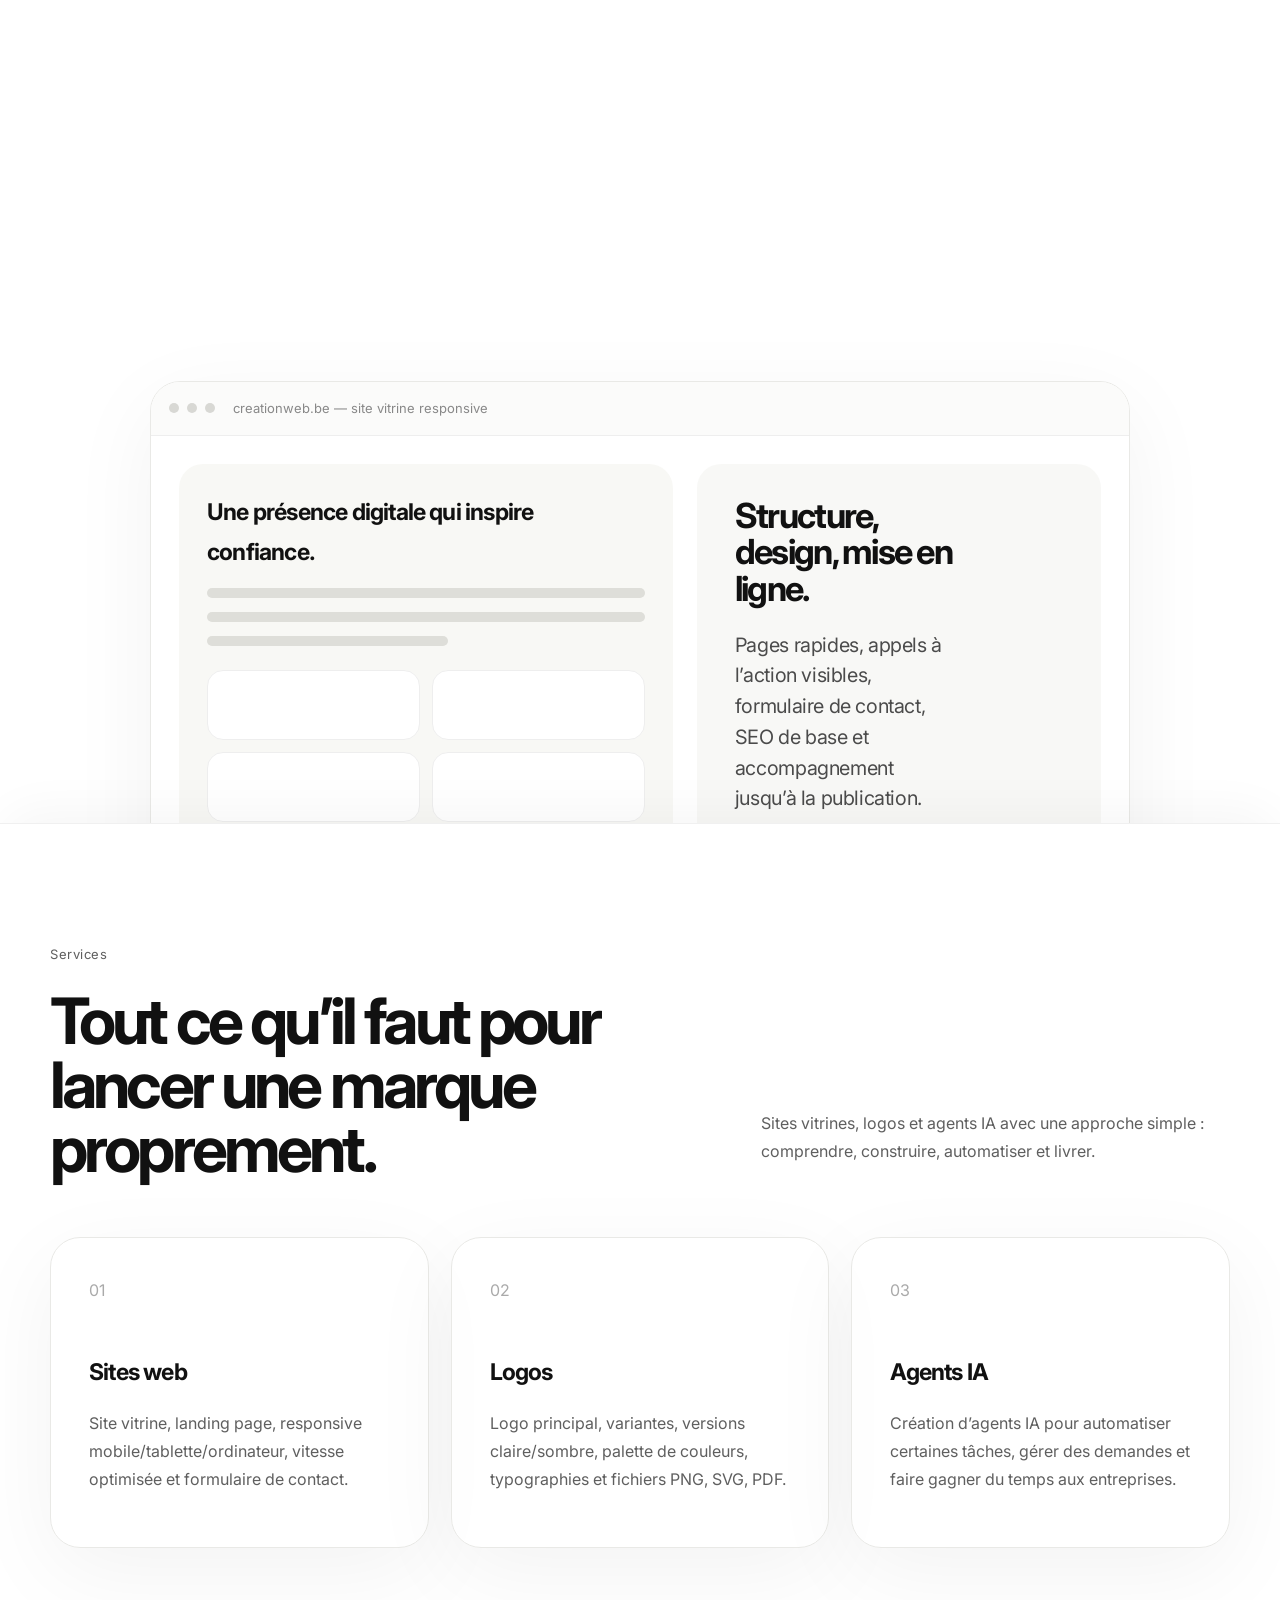
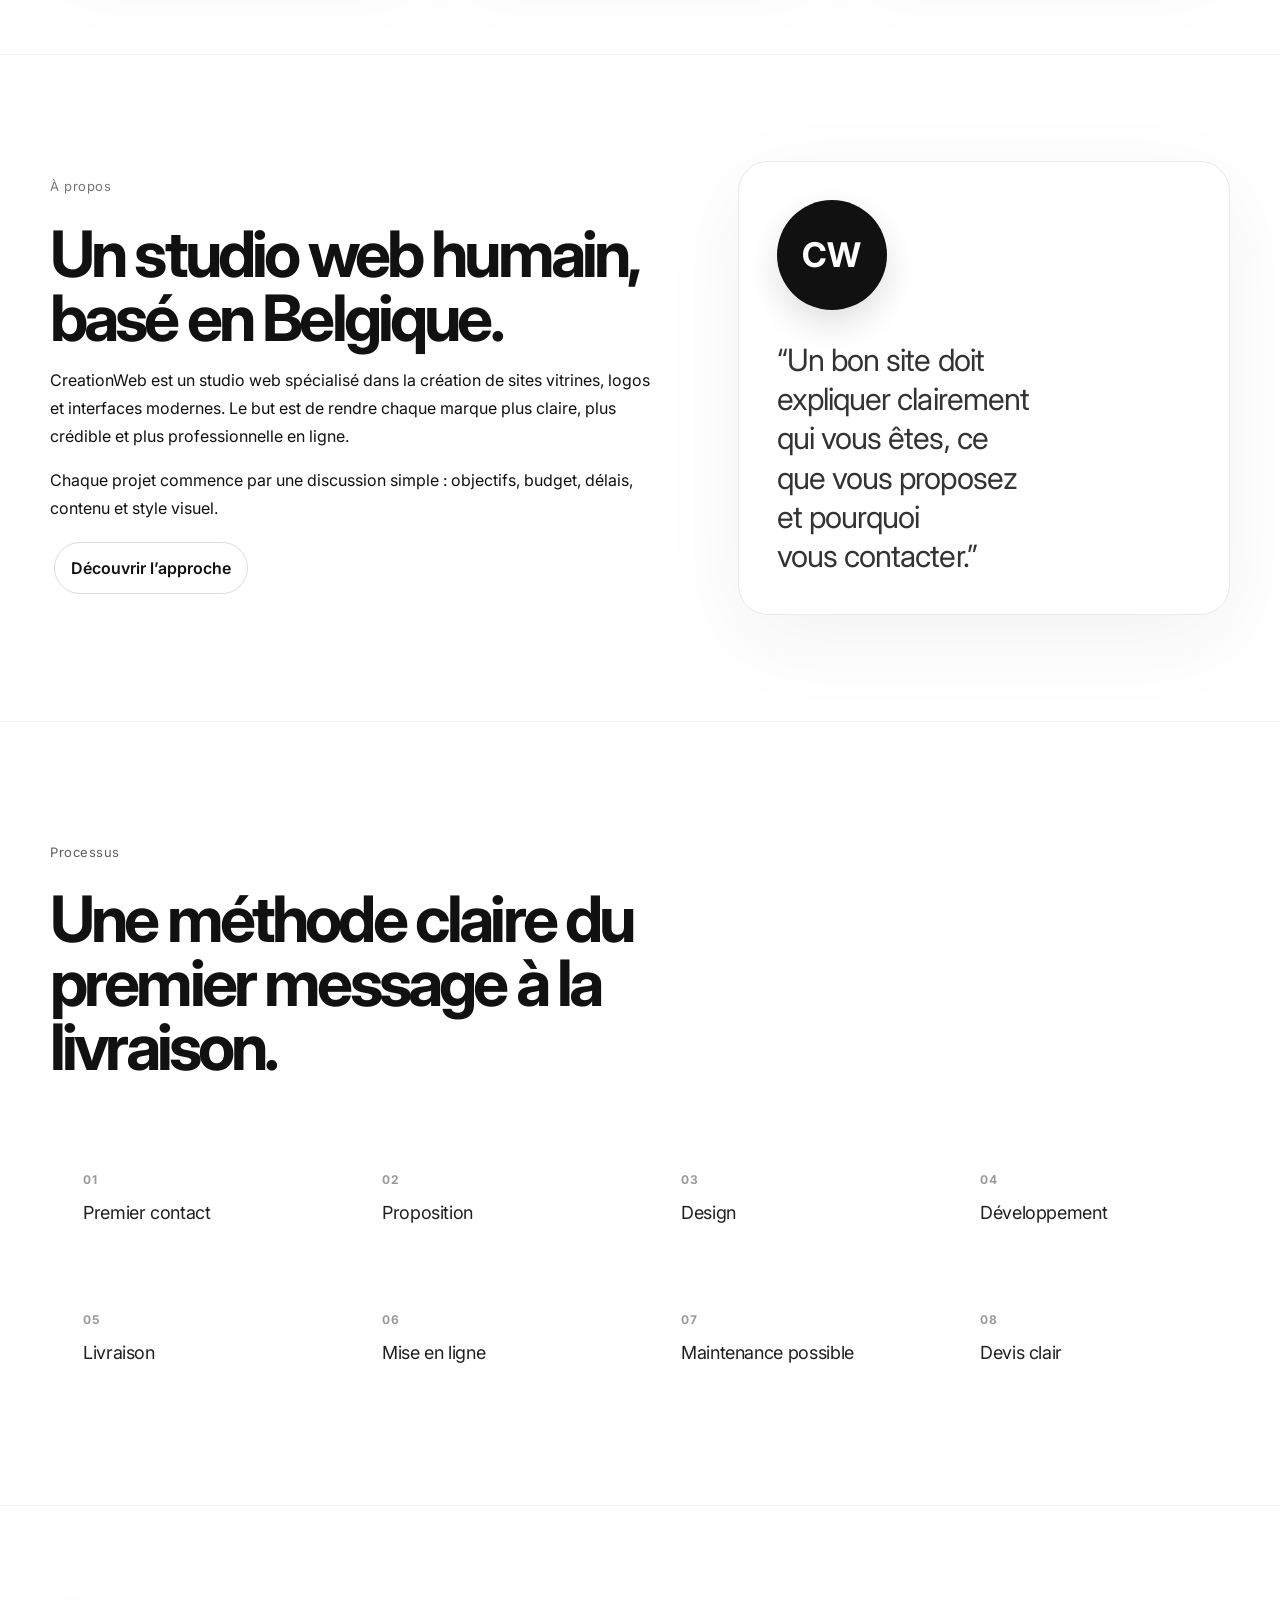
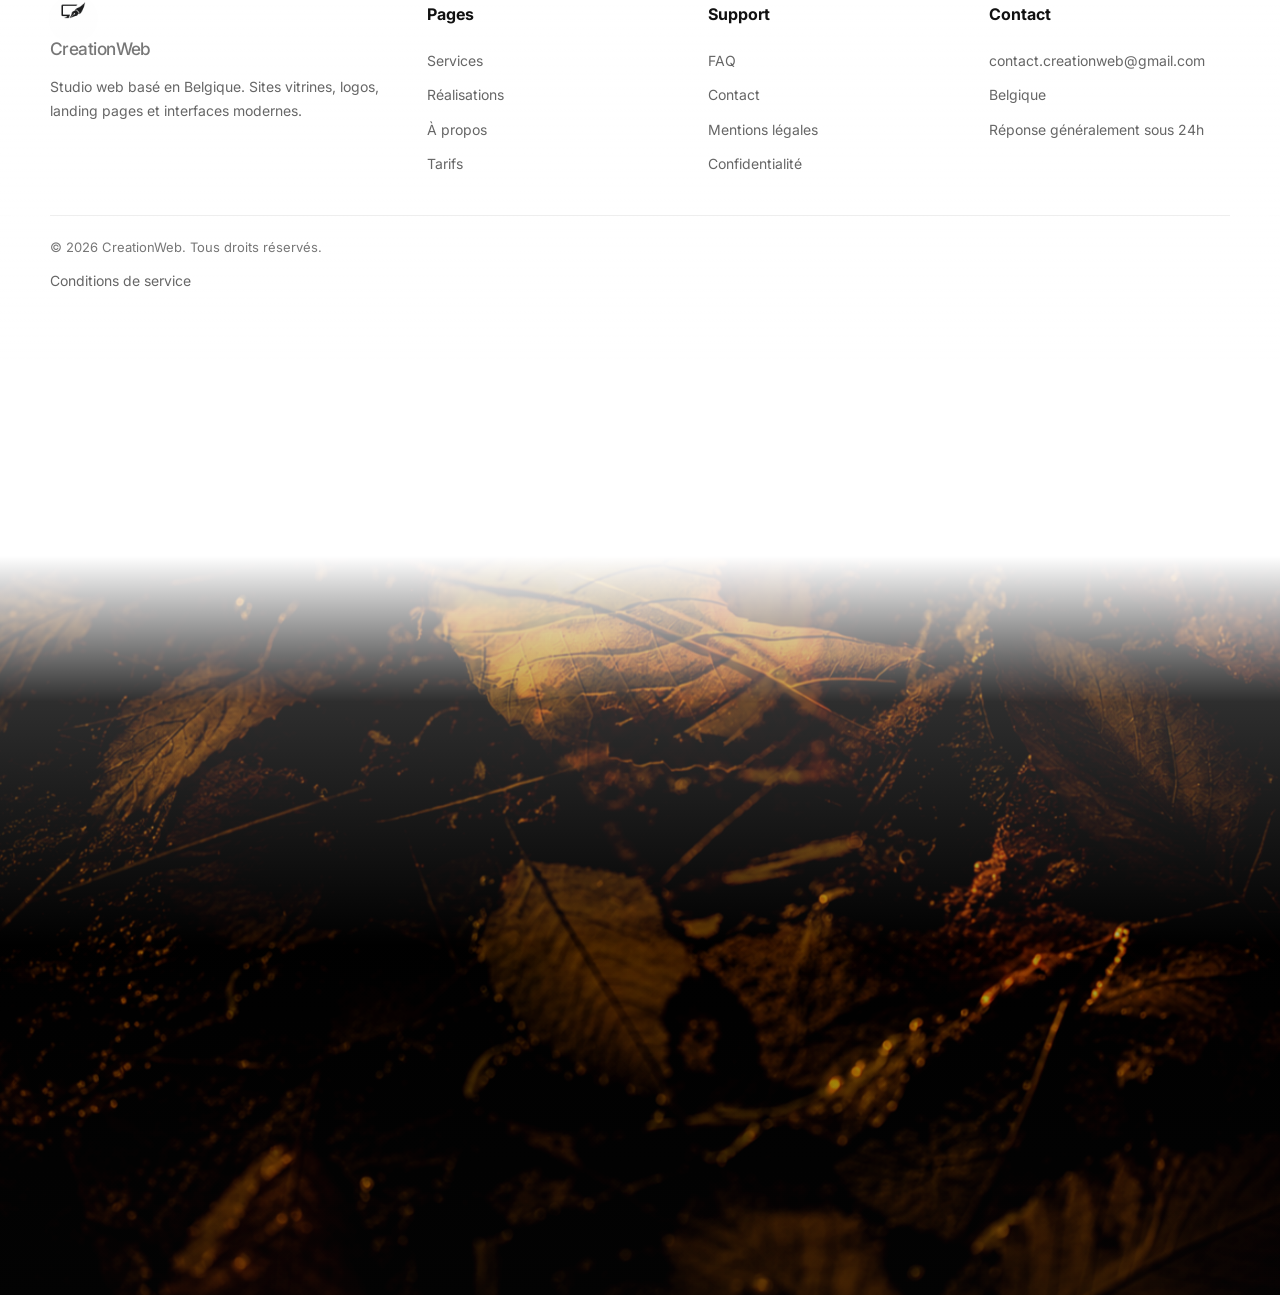
==== commit 6842cb28: "Integrate footer image reveal on homepage" ====
--- a/index.html
+++ b/index.html
@@ -15,9 +15,10 @@
       rel="stylesheet"
     />
     <link rel="stylesheet" href="styles.css" />
+    <link rel="stylesheet" href="index-reveal.css" />
     <link rel="icon" type="image/png" href="logo(1).png" />
   </head>
-  <body>
+  <body class="home-reveal">
     <nav class="nav">
       <div class="container nav-inner">
         <a class="logo" href="index.html">
@@ -73,7 +74,7 @@
               <div class="mock-tile"></div>
             </div>
           </div>
-          <div class="preview-panel message-panel compact-panel">
+          <div class="preview-panel message-panel">
             <h3>Structure, design, mise en ligne.</h3>
             <p>
               Pages rapides, appels à l’action visibles, formulaire de contact, SEO de base et accompagnement jusqu’à la publication.
@@ -140,74 +141,74 @@
           </div>
         </div>
       </section>
+
+      <section>
+        <div class="container section-head">
+          <div>
+            <p class="eyebrow">Processus</p>
+            <h2>Une méthode claire du premier message à la livraison.</h2>
+          </div>
+        </div>
+        <div class="container features">
+          <div class="feature"><span class="step-index">01</span><span class="step-text">Premier contact</span></div>
+          <div class="feature"><span class="step-index">02</span><span class="step-text">Proposition</span></div>
+          <div class="feature"><span class="step-index">03</span><span class="step-text">Design</span></div>
+          <div class="feature"><span class="step-index">04</span><span class="step-text">Développement</span></div>
+          <div class="feature"><span class="step-index">05</span><span class="step-text">Livraison</span></div>
+          <div class="feature"><span class="step-index">06</span><span class="step-text">Mise en ligne</span></div>
+          <div class="feature"><span class="step-index">07</span><span class="step-text">Maintenance possible</span></div>
+          <div class="feature"><span class="step-index">08</span><span class="step-text">Devis clair</span></div>
+        </div>
+      </section>
     </main>
 
-    <div class="lower-stage">
-      <div class="lower-stage-media" aria-hidden="true">
-        <div class="lower-stage-image" style="background-image:url('fond creation web 3.png')"></div>
-        <div class="lower-stage-overlay"></div>
-      </div>
-
-      <section class="stage-section process-section">
-        <div class="container">
-          <div class="section-head stage-head">
-            <div>
-              <p class="eyebrow">Processus</p>
-              <h2>Une méthode claire du premier message à la livraison.</h2>
-            </div>
-          </div>
-          <div class="features">
-            <div class="feature"><span class="step-index">01</span><span class="step-text">Premier contact</span></div>
-            <div class="feature"><span class="step-index">02</span><span class="step-text">Proposition</span></div>
-            <div class="feature"><span class="step-index">03</span><span class="step-text">Design</span></div>
-            <div class="feature"><span class="step-index">04</span><span class="step-text">Développement</span></div>
-            <div class="feature"><span class="step-index">05</span><span class="step-text">Livraison</span></div>
-            <div class="feature"><span class="step-index">06</span><span class="step-text">Mise en ligne</span></div>
-            <div class="feature"><span class="step-index">07</span><span class="step-text">Maintenance possible</span></div>
-            <div class="feature"><span class="step-index">08</span><span class="step-text">Devis clair</span></div>
-          </div>
-        </div>
-      </section>
-
-      <footer class="footer stage-footer">
-        <div class="container footer-shell">
-          <div class="footer-grid">
-            <div>
-              <a class="logo" href="index.html">
-                <img src="logo(1).png" alt="CreationWeb logo" />
-                <span class="logo-word">Creation<span>Web</span></span>
-              </a>
-              <p>Studio web basé en Belgique. Sites vitrines, logos, landing pages et interfaces modernes.</p>
-            </div>
-            <div>
-              <h4>Pages</h4>
-              <a href="services.html">Services</a>
-              <a href="realisations.html">Réalisations</a>
-              <a href="a-propos.html">À propos</a>
-              <a href="tarifs.html">Tarifs</a>
-            </div>
-            <div>
-              <h4>Support</h4>
-              <a href="faq.html">FAQ</a>
-              <a href="contact.html">Contact</a>
-              <a href="mentions-legales.html">Mentions légales</a>
-              <a href="confidentialite.html">Confidentialité</a>
-            </div>
-            <div>
-              <h4>Contact</h4>
-              <a href="mailto:contact.creationweb@gmail.com">contact.creationweb@gmail.com</a>
-              <p>Belgique</p>
-              <p>Réponse généralement sous 24h</p>
-            </div>
-          </div>
-          <div class="copyright">
-            © 2026 CreationWeb. Tous droits réservés.
-            <a href="conditions.html">Conditions de service</a>
-          </div>
-        </div>
-      </footer>
-    </div>
+    <footer class="footer">
+      <div class="container">
+        <div class="footer-grid">
+          <div>
+            <a class="logo" href="index.html">
+              <img src="logo(1).png" alt="CreationWeb logo" />
+              <span class="logo-word">Creation<span>Web</span></span>
+            </a>
+            <p>Studio web basé en Belgique. Sites vitrines, logos, landing pages et interfaces modernes.</p>
+          </div>
+          <div>
+            <h4>Pages</h4>
+            <a href="services.html">Services</a>
+            <a href="realisations.html">Réalisations</a>
+            <a href="a-propos.html">À propos</a>
+            <a href="tarifs.html">Tarifs</a>
+          </div>
+          <div>
+            <h4>Support</h4>
+            <a href="faq.html">FAQ</a>
+            <a href="contact.html">Contact</a>
+            <a href="mentions-legales.html">Mentions légales</a>
+            <a href="confidentialite.html">Confidentialité</a>
+          </div>
+          <div>
+            <h4>Contact</h4>
+            <a href="mailto:contact.creationweb@gmail.com">contact.creationweb@gmail.com</a>
+            <p>Belgique</p>
+            <p>Réponse généralement sous 24h</p>
+          </div>
+        </div>
+        <div class="copyright">
+          © 2026 CreationWeb. Tous droits réservés.
+          <a href="conditions.html">Conditions de service</a>
+        </div>
+      </div>
+    </footer>
+
+    <section class="footer-reveal" data-footer-reveal aria-hidden="true">
+      <div class="footer-reveal-sticky">
+        <div class="footer-reveal-media">
+          <div class="footer-reveal-image"></div>
+          <div class="footer-reveal-overlay"></div>
+        </div>
+      </div>
+    </section>
 
     <script src="script.js"></script>
   </body>
-</html>
+</html>
--- a/index-reveal.css
+++ b/index-reveal.css
@@ -0,0 +1,134 @@
+body.home-reveal {
+  overflow-x: clip;
+}
+
+.home-reveal .message-panel {
+  min-height: 420px;
+  justify-content: flex-start;
+  padding: 34px 38px;
+}
+
+.home-reveal .message-panel h3 {
+  margin: 0 0 22px;
+  max-width: 10ch;
+  font-size: clamp(26px, 2.7vw, 42px);
+  line-height: 1.06;
+  letter-spacing: -0.05em;
+}
+
+.home-reveal .message-panel p {
+  margin: 0;
+  max-width: 18ch;
+  font-size: clamp(16px, 1.55vw, 24px);
+  line-height: 1.55;
+  letter-spacing: -0.02em;
+  color: #4b4b4b;
+}
+
+.home-reveal .footer {
+  position: relative;
+  z-index: 4;
+  padding: 72px 0 60px;
+  margin-bottom: -148px;
+  background: linear-gradient(180deg, rgba(255, 255, 255, 0.96), rgba(255, 255, 255, 0.72));
+  border-top: 1px solid #eee;
+  backdrop-filter: blur(16px);
+}
+
+.home-reveal .footer-reveal {
+  --reveal-progress: 0;
+  position: relative;
+  z-index: 1;
+  height: 120vh;
+  background: #fff;
+  overflow: clip;
+}
+
+.home-reveal .footer-reveal-sticky {
+  position: sticky;
+  bottom: 0;
+  height: 100vh;
+  display: flex;
+  align-items: flex-end;
+}
+
+.home-reveal .footer-reveal-media {
+  position: relative;
+  width: 100%;
+  height: min(90vh, 860px);
+  overflow: hidden;
+  transform: translateY(calc((1 - var(--reveal-progress)) * 16vh));
+  will-change: transform;
+}
+
+.home-reveal .footer-reveal-image,
+.home-reveal .footer-reveal-overlay {
+  position: absolute;
+  inset: 0;
+}
+
+.home-reveal .footer-reveal-image {
+  background-image: url("fond creation web 3.png");
+  background-size: cover;
+  background-position: center calc(76% + (1 - var(--reveal-progress)) * 12%);
+  transform: scale(calc(1.08 - (var(--reveal-progress) * 0.08)));
+  filter: saturate(0.95) contrast(1.02) brightness(0.82);
+  will-change: transform, background-position;
+}
+
+.home-reveal .footer-reveal-overlay {
+  background:
+    linear-gradient(180deg, #fff 0%, rgba(255, 255, 255, 0.18) 18%, rgba(14, 14, 14, 0.04) 48%, rgba(14, 14, 14, 0.24) 100%),
+    linear-gradient(0deg, rgba(0, 0, 0, 0.14), rgba(0, 0, 0, 0.14));
+}
+
+@media (max-width: 900px) {
+  .home-reveal .message-panel {
+    min-height: auto;
+  }
+
+  .home-reveal .message-panel h3,
+  .home-reveal .message-panel p {
+    max-width: none;
+  }
+
+  .home-reveal .footer {
+    margin-bottom: -96px;
+    padding-bottom: 48px;
+  }
+
+  .home-reveal .footer-reveal {
+    height: 92vh;
+  }
+
+  .home-reveal .footer-reveal-media {
+    height: 72vh;
+    transform: translateY(calc((1 - var(--reveal-progress)) * 10vh));
+  }
+}
+
+@media (max-width: 640px) {
+  .home-reveal .message-panel {
+    padding: 24px;
+  }
+
+  .home-reveal .message-panel h3 {
+    font-size: clamp(24px, 10vw, 34px);
+  }
+
+  .home-reveal .message-panel p {
+    font-size: clamp(16px, 5vw, 22px);
+  }
+
+  .home-reveal .footer {
+    margin-bottom: -64px;
+  }
+
+  .home-reveal .footer-reveal {
+    height: 84vh;
+  }
+
+  .home-reveal .footer-reveal-media {
+    height: 66vh;
+  }
+}
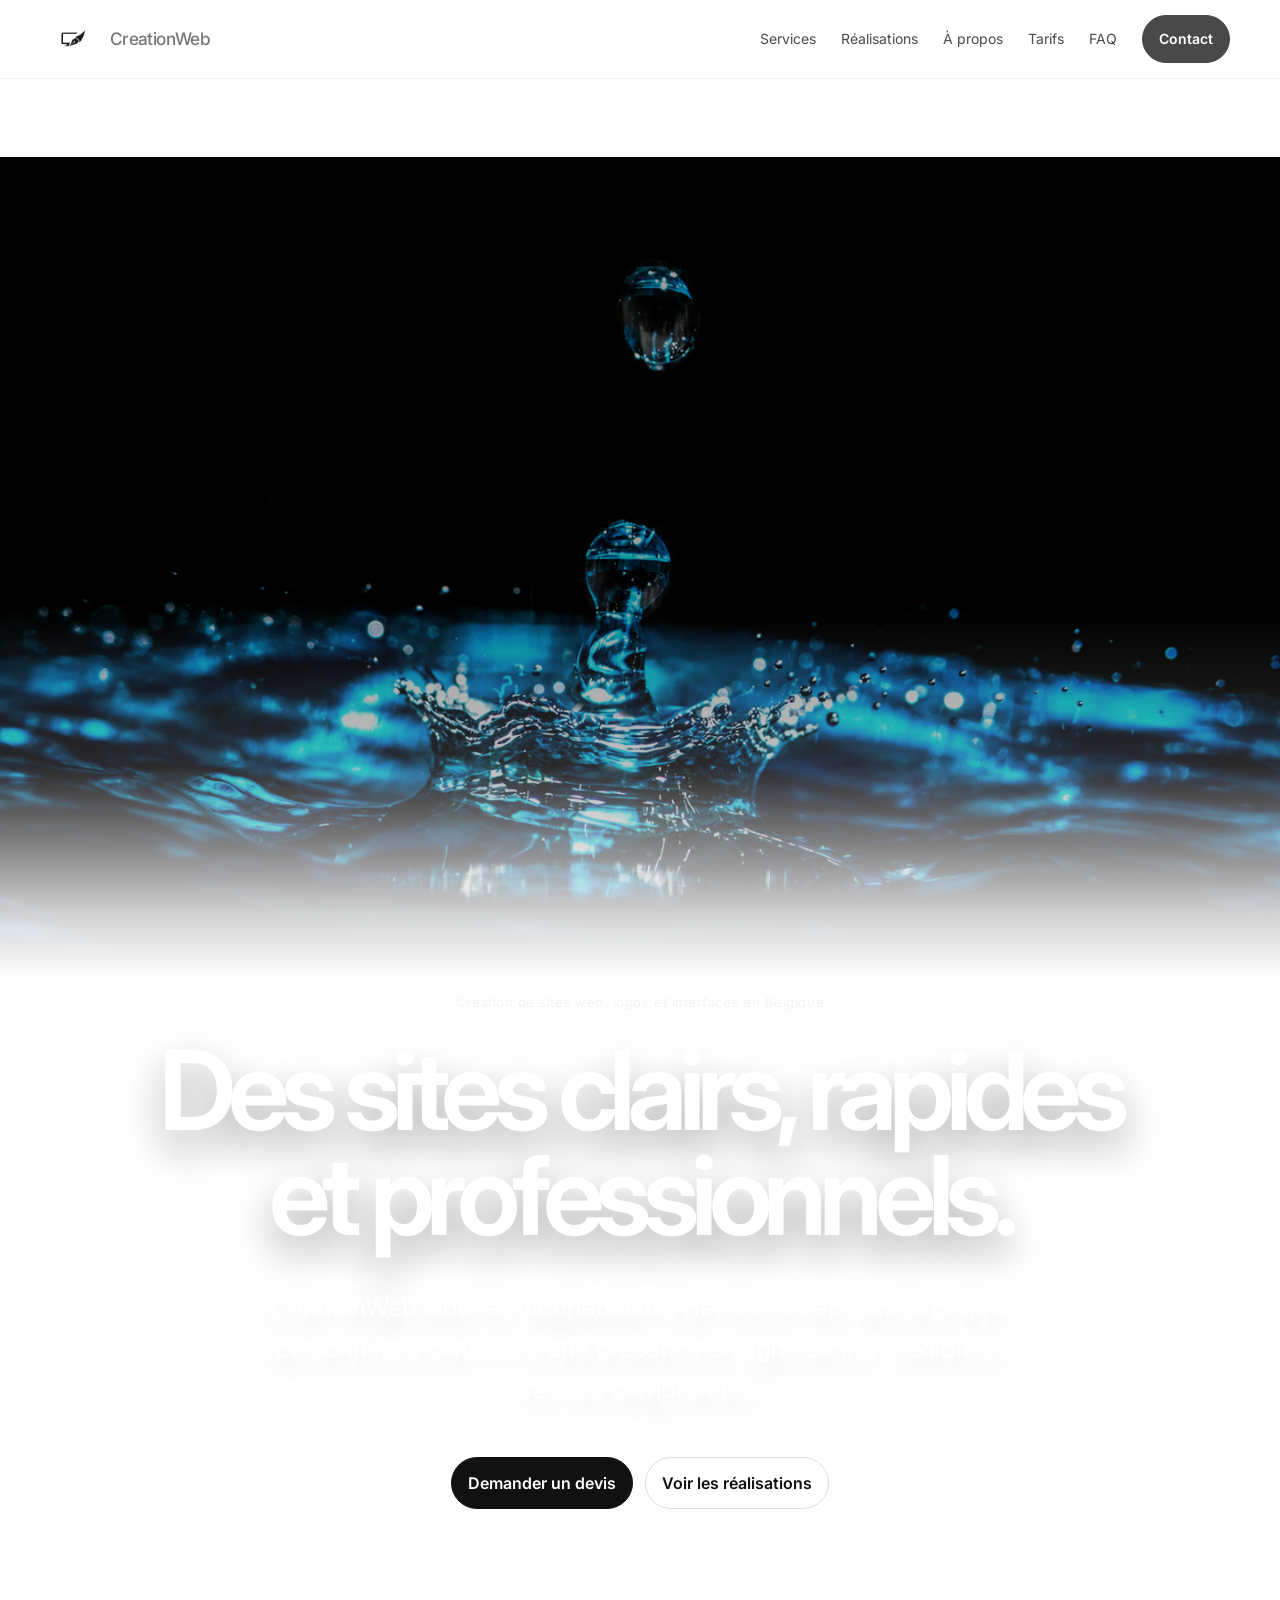
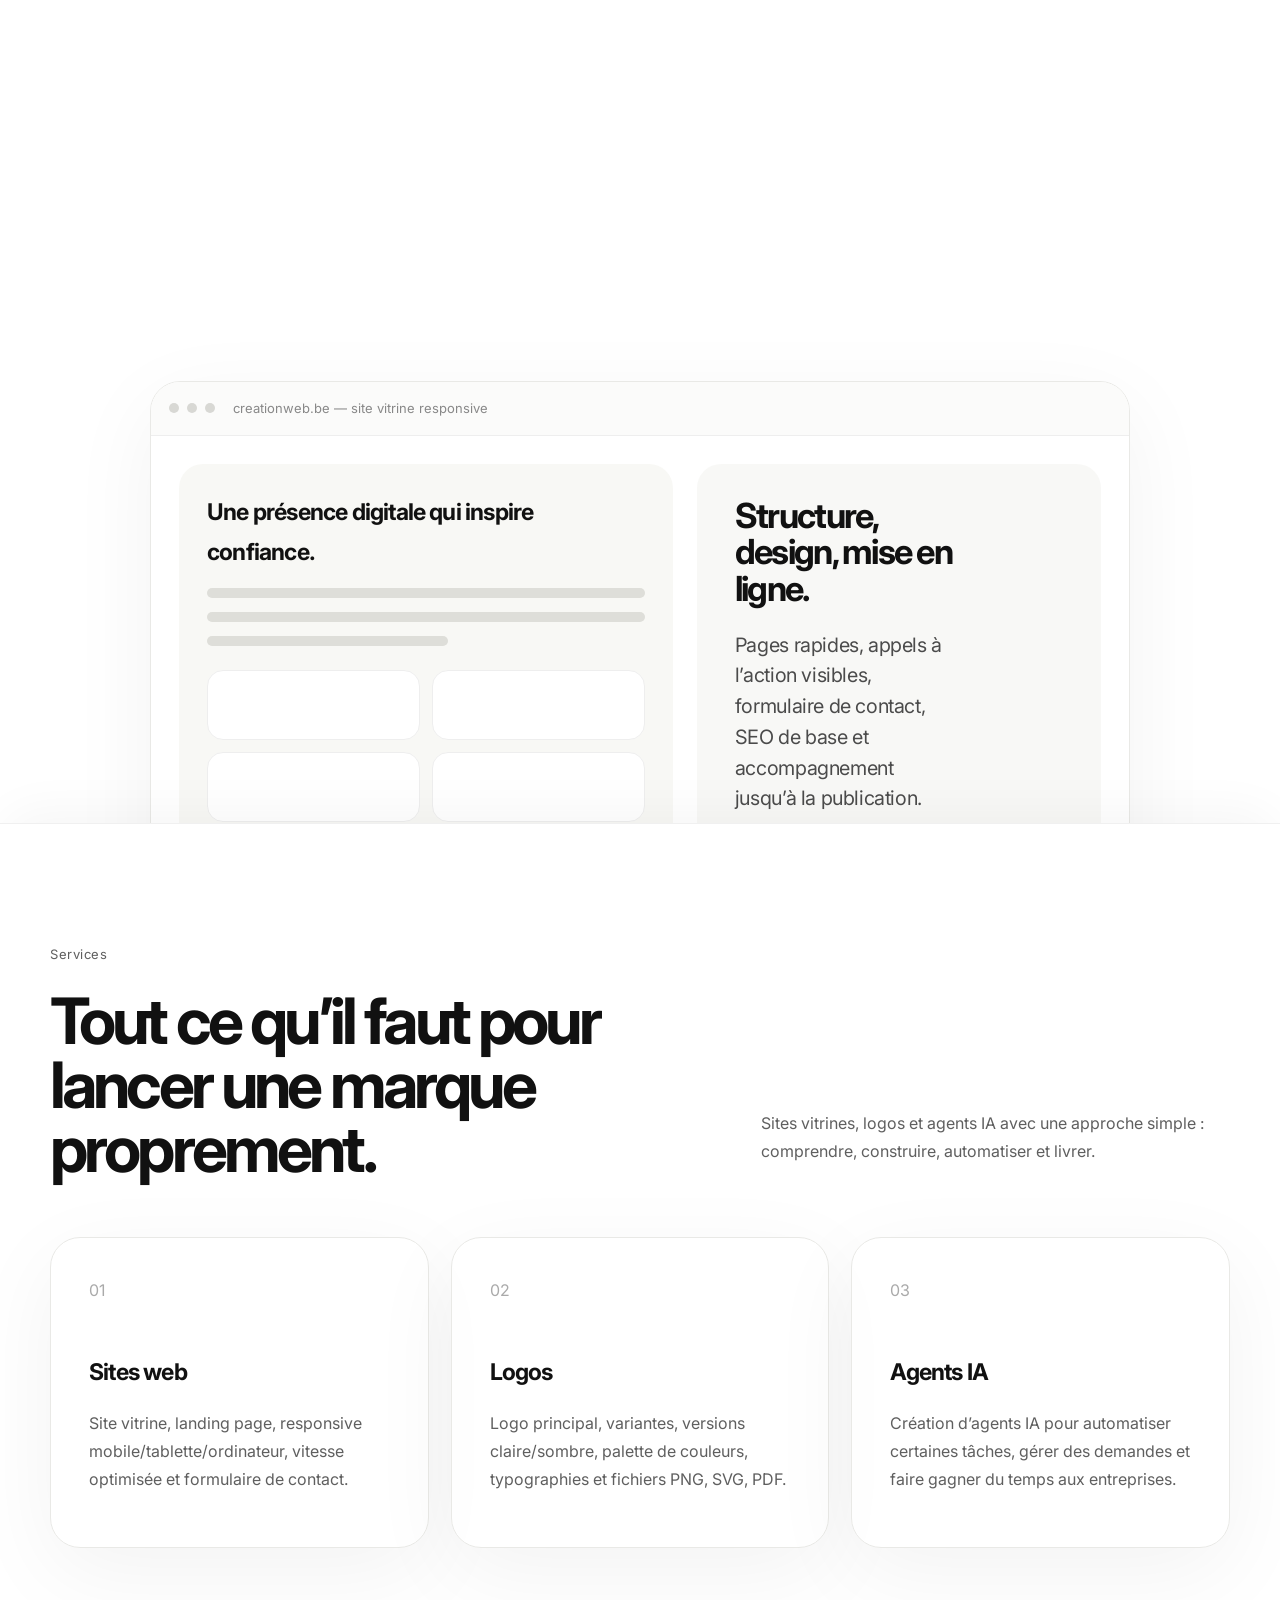
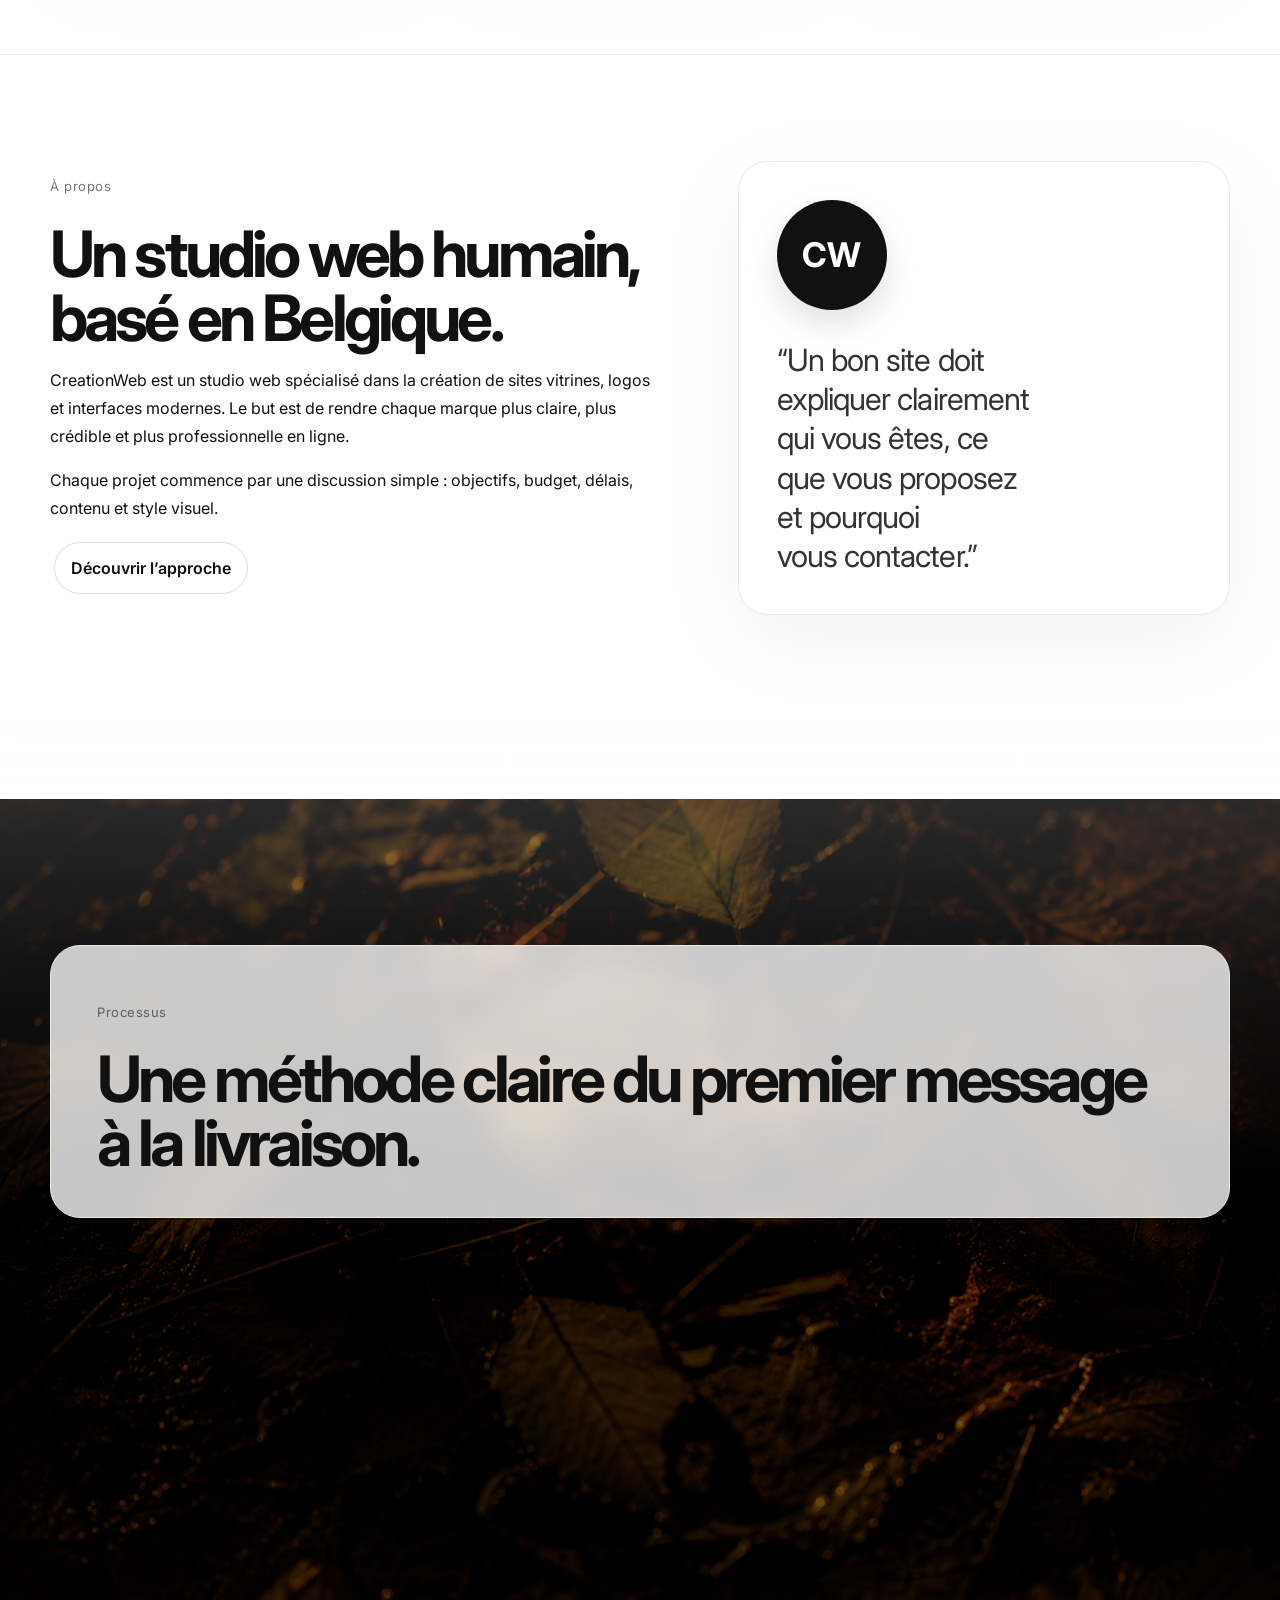
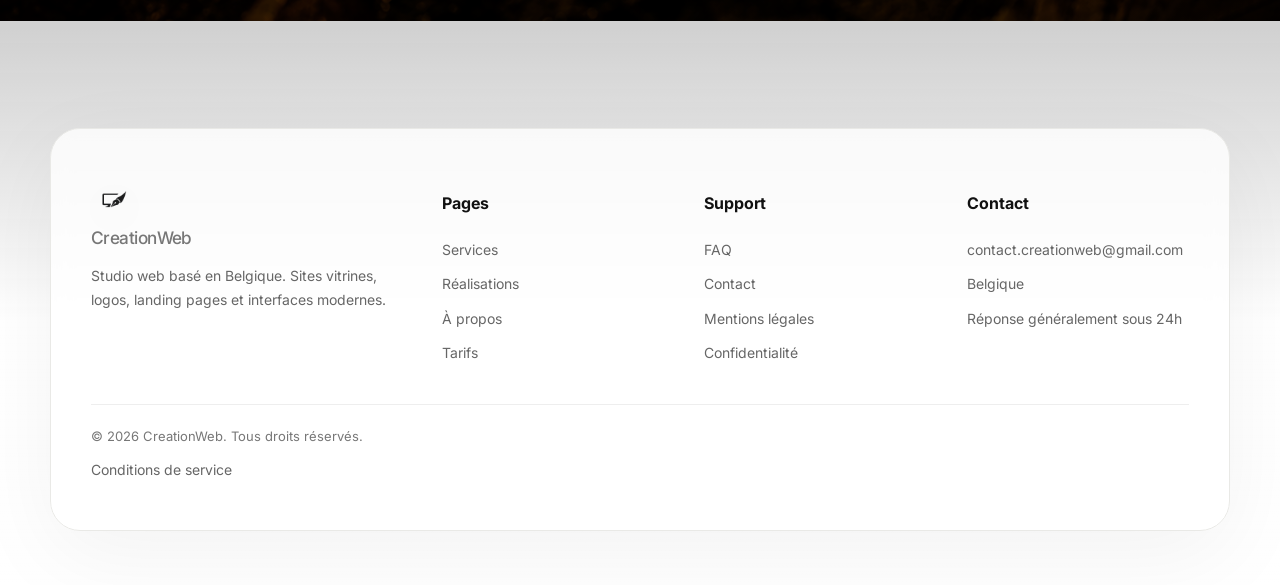
==== commit 6b75f4a2: "Revert homepage footer reveal changes" ====
--- a/index.html
+++ b/index.html
@@ -15,10 +15,9 @@
       rel="stylesheet"
     />
     <link rel="stylesheet" href="styles.css" />
-    <link rel="stylesheet" href="index-reveal.css" />
     <link rel="icon" type="image/png" href="logo(1).png" />
   </head>
-  <body class="home-reveal">
+  <body>
     <nav class="nav">
       <div class="container nav-inner">
         <a class="logo" href="index.html">
@@ -74,7 +73,7 @@
               <div class="mock-tile"></div>
             </div>
           </div>
-          <div class="preview-panel message-panel">
+          <div class="preview-panel message-panel compact-panel">
             <h3>Structure, design, mise en ligne.</h3>
             <p>
               Pages rapides, appels à l’action visibles, formulaire de contact, SEO de base et accompagnement jusqu’à la publication.
@@ -141,73 +140,73 @@
           </div>
         </div>
       </section>
-
-      <section>
-        <div class="container section-head">
-          <div>
-            <p class="eyebrow">Processus</p>
-            <h2>Une méthode claire du premier message à la livraison.</h2>
-          </div>
-        </div>
-        <div class="container features">
-          <div class="feature"><span class="step-index">01</span><span class="step-text">Premier contact</span></div>
-          <div class="feature"><span class="step-index">02</span><span class="step-text">Proposition</span></div>
-          <div class="feature"><span class="step-index">03</span><span class="step-text">Design</span></div>
-          <div class="feature"><span class="step-index">04</span><span class="step-text">Développement</span></div>
-          <div class="feature"><span class="step-index">05</span><span class="step-text">Livraison</span></div>
-          <div class="feature"><span class="step-index">06</span><span class="step-text">Mise en ligne</span></div>
-          <div class="feature"><span class="step-index">07</span><span class="step-text">Maintenance possible</span></div>
-          <div class="feature"><span class="step-index">08</span><span class="step-text">Devis clair</span></div>
+    </main>
+
+    <div class="lower-stage">
+      <div class="lower-stage-media" aria-hidden="true">
+        <div class="lower-stage-image" style="background-image:url('fond creation web 3.png')"></div>
+        <div class="lower-stage-overlay"></div>
+      </div>
+
+      <section class="stage-section process-section">
+        <div class="container">
+          <div class="section-head stage-head">
+            <div>
+              <p class="eyebrow">Processus</p>
+              <h2>Une méthode claire du premier message à la livraison.</h2>
+            </div>
+          </div>
+          <div class="features">
+            <div class="feature"><span class="step-index">01</span><span class="step-text">Premier contact</span></div>
+            <div class="feature"><span class="step-index">02</span><span class="step-text">Proposition</span></div>
+            <div class="feature"><span class="step-index">03</span><span class="step-text">Design</span></div>
+            <div class="feature"><span class="step-index">04</span><span class="step-text">Développement</span></div>
+            <div class="feature"><span class="step-index">05</span><span class="step-text">Livraison</span></div>
+            <div class="feature"><span class="step-index">06</span><span class="step-text">Mise en ligne</span></div>
+            <div class="feature"><span class="step-index">07</span><span class="step-text">Maintenance possible</span></div>
+            <div class="feature"><span class="step-index">08</span><span class="step-text">Devis clair</span></div>
+          </div>
         </div>
       </section>
-    </main>
-
-    <footer class="footer">
-      <div class="container">
-        <div class="footer-grid">
-          <div>
-            <a class="logo" href="index.html">
-              <img src="logo(1).png" alt="CreationWeb logo" />
-              <span class="logo-word">Creation<span>Web</span></span>
-            </a>
-            <p>Studio web basé en Belgique. Sites vitrines, logos, landing pages et interfaces modernes.</p>
-          </div>
-          <div>
-            <h4>Pages</h4>
-            <a href="services.html">Services</a>
-            <a href="realisations.html">Réalisations</a>
-            <a href="a-propos.html">À propos</a>
-            <a href="tarifs.html">Tarifs</a>
-          </div>
-          <div>
-            <h4>Support</h4>
-            <a href="faq.html">FAQ</a>
-            <a href="contact.html">Contact</a>
-            <a href="mentions-legales.html">Mentions légales</a>
-            <a href="confidentialite.html">Confidentialité</a>
-          </div>
-          <div>
-            <h4>Contact</h4>
-            <a href="mailto:contact.creationweb@gmail.com">contact.creationweb@gmail.com</a>
-            <p>Belgique</p>
-            <p>Réponse généralement sous 24h</p>
-          </div>
-        </div>
-        <div class="copyright">
-          © 2026 CreationWeb. Tous droits réservés.
-          <a href="conditions.html">Conditions de service</a>
-        </div>
-      </div>
-    </footer>
-
-    <section class="footer-reveal" data-footer-reveal aria-hidden="true">
-      <div class="footer-reveal-sticky">
-        <div class="footer-reveal-media">
-          <div class="footer-reveal-image"></div>
-          <div class="footer-reveal-overlay"></div>
-        </div>
-      </div>
-    </section>
+
+      <footer class="footer stage-footer">
+        <div class="container footer-shell">
+          <div class="footer-grid">
+            <div>
+              <a class="logo" href="index.html">
+                <img src="logo(1).png" alt="CreationWeb logo" />
+                <span class="logo-word">Creation<span>Web</span></span>
+              </a>
+              <p>Studio web basé en Belgique. Sites vitrines, logos, landing pages et interfaces modernes.</p>
+            </div>
+            <div>
+              <h4>Pages</h4>
+              <a href="services.html">Services</a>
+              <a href="realisations.html">Réalisations</a>
+              <a href="a-propos.html">À propos</a>
+              <a href="tarifs.html">Tarifs</a>
+            </div>
+            <div>
+              <h4>Support</h4>
+              <a href="faq.html">FAQ</a>
+              <a href="contact.html">Contact</a>
+              <a href="mentions-legales.html">Mentions légales</a>
+              <a href="confidentialite.html">Confidentialité</a>
+            </div>
+            <div>
+              <h4>Contact</h4>
+              <a href="mailto:contact.creationweb@gmail.com">contact.creationweb@gmail.com</a>
+              <p>Belgique</p>
+              <p>Réponse généralement sous 24h</p>
+            </div>
+          </div>
+          <div class="copyright">
+            © 2026 CreationWeb. Tous droits réservés.
+            <a href="conditions.html">Conditions de service</a>
+          </div>
+        </div>
+      </footer>
+    </div>
 
     <script src="script.js"></script>
   </body>
